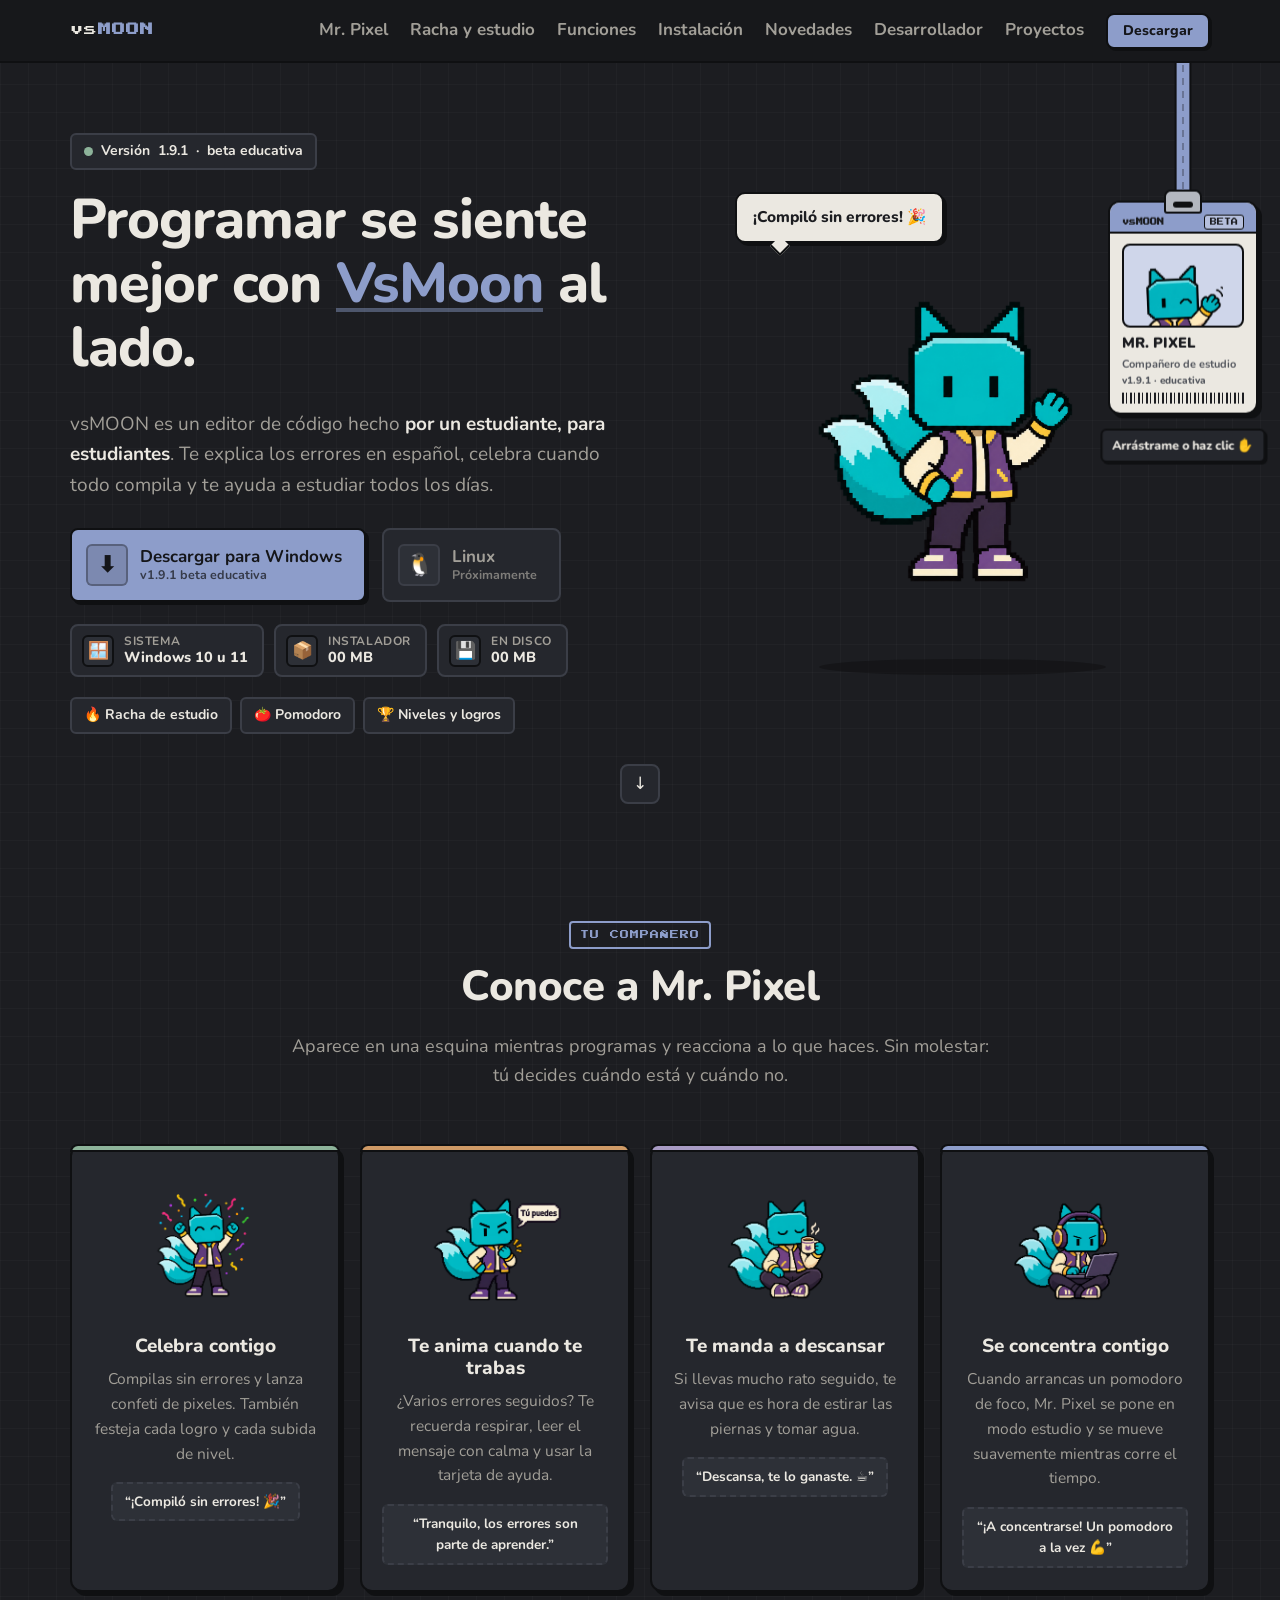
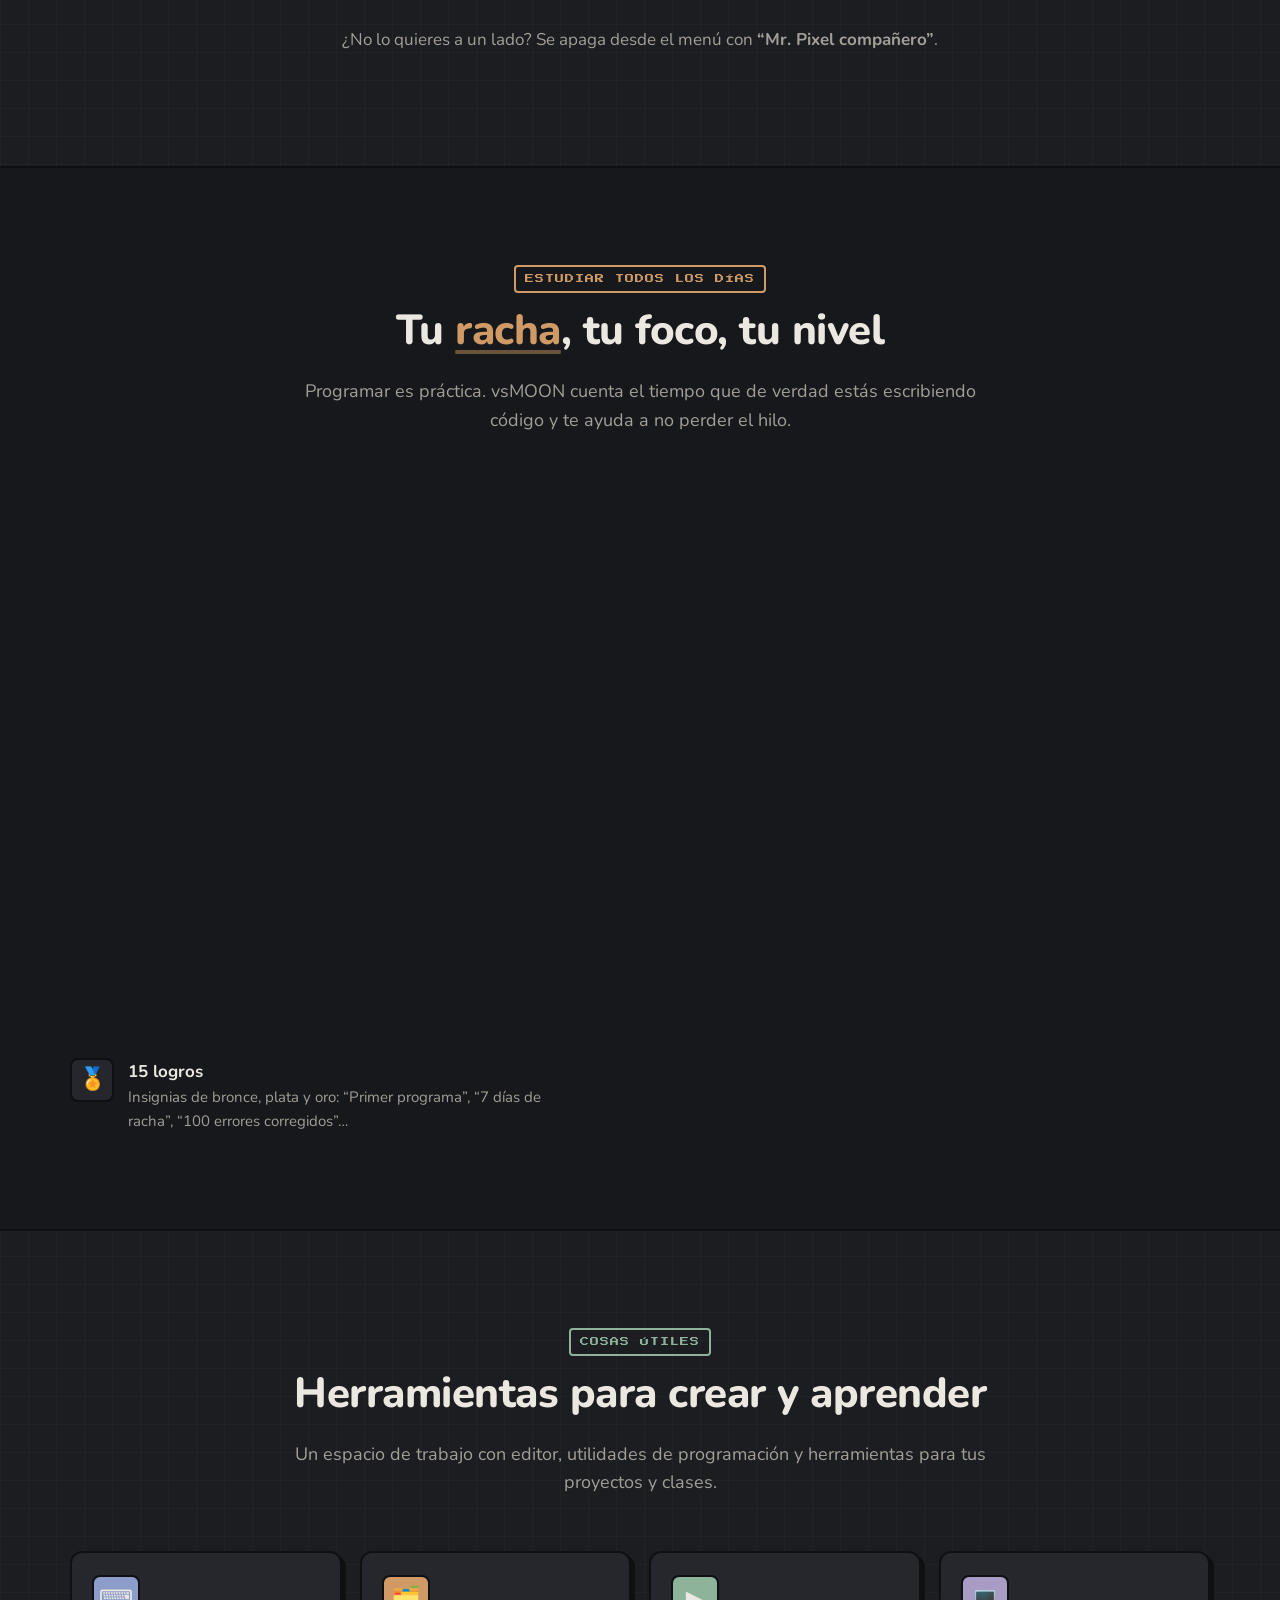
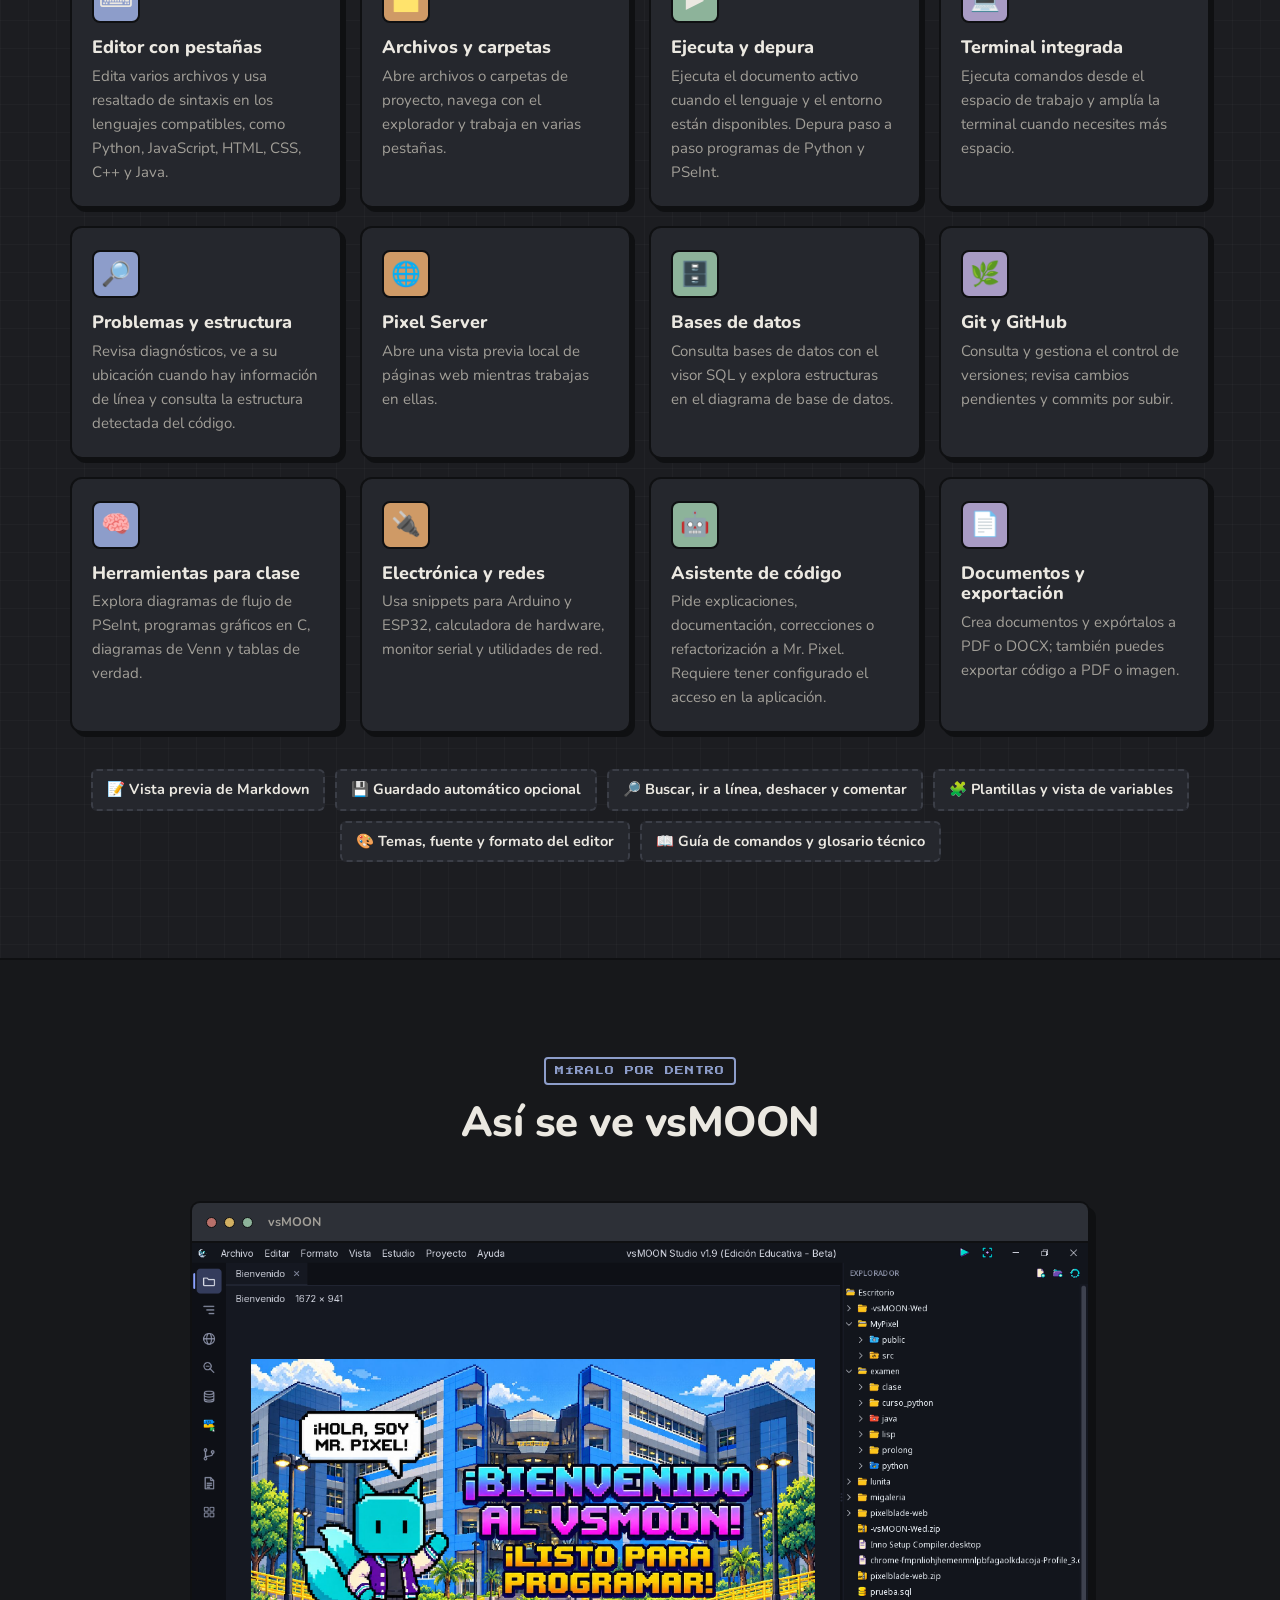
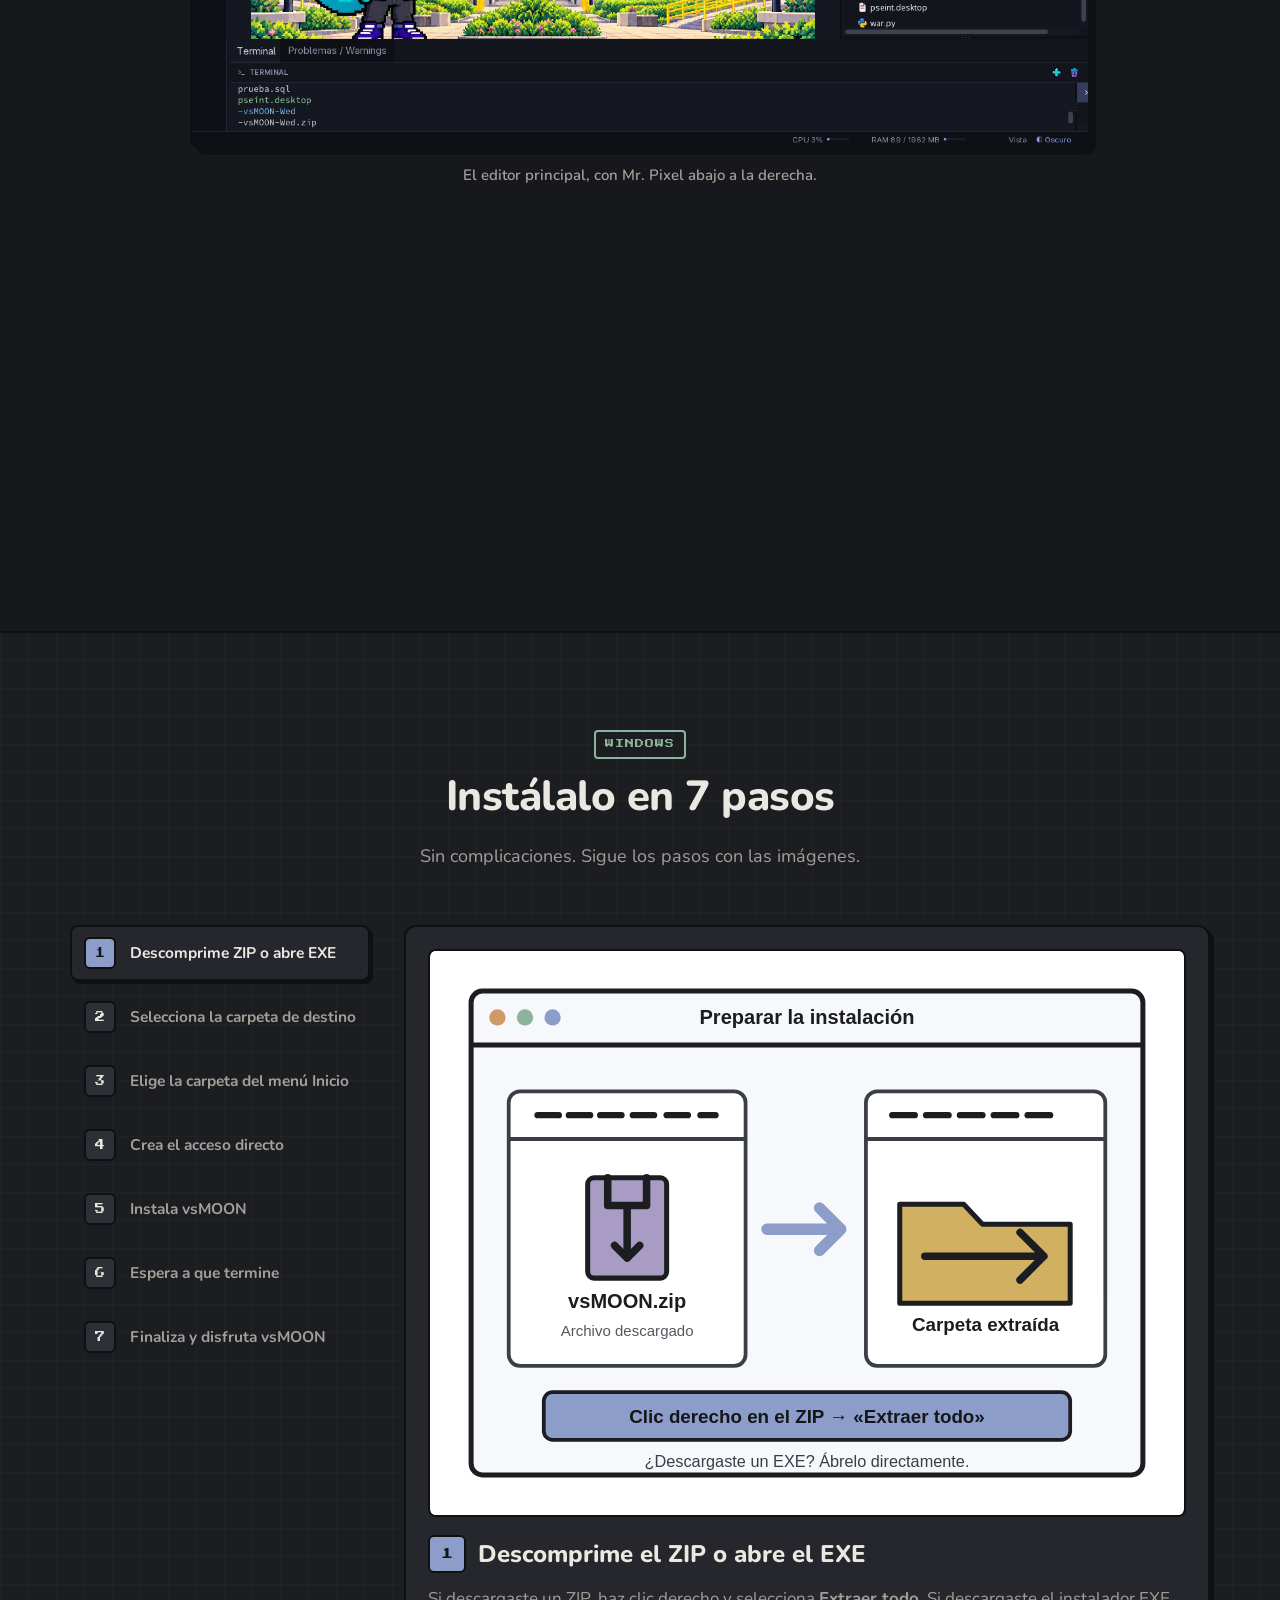
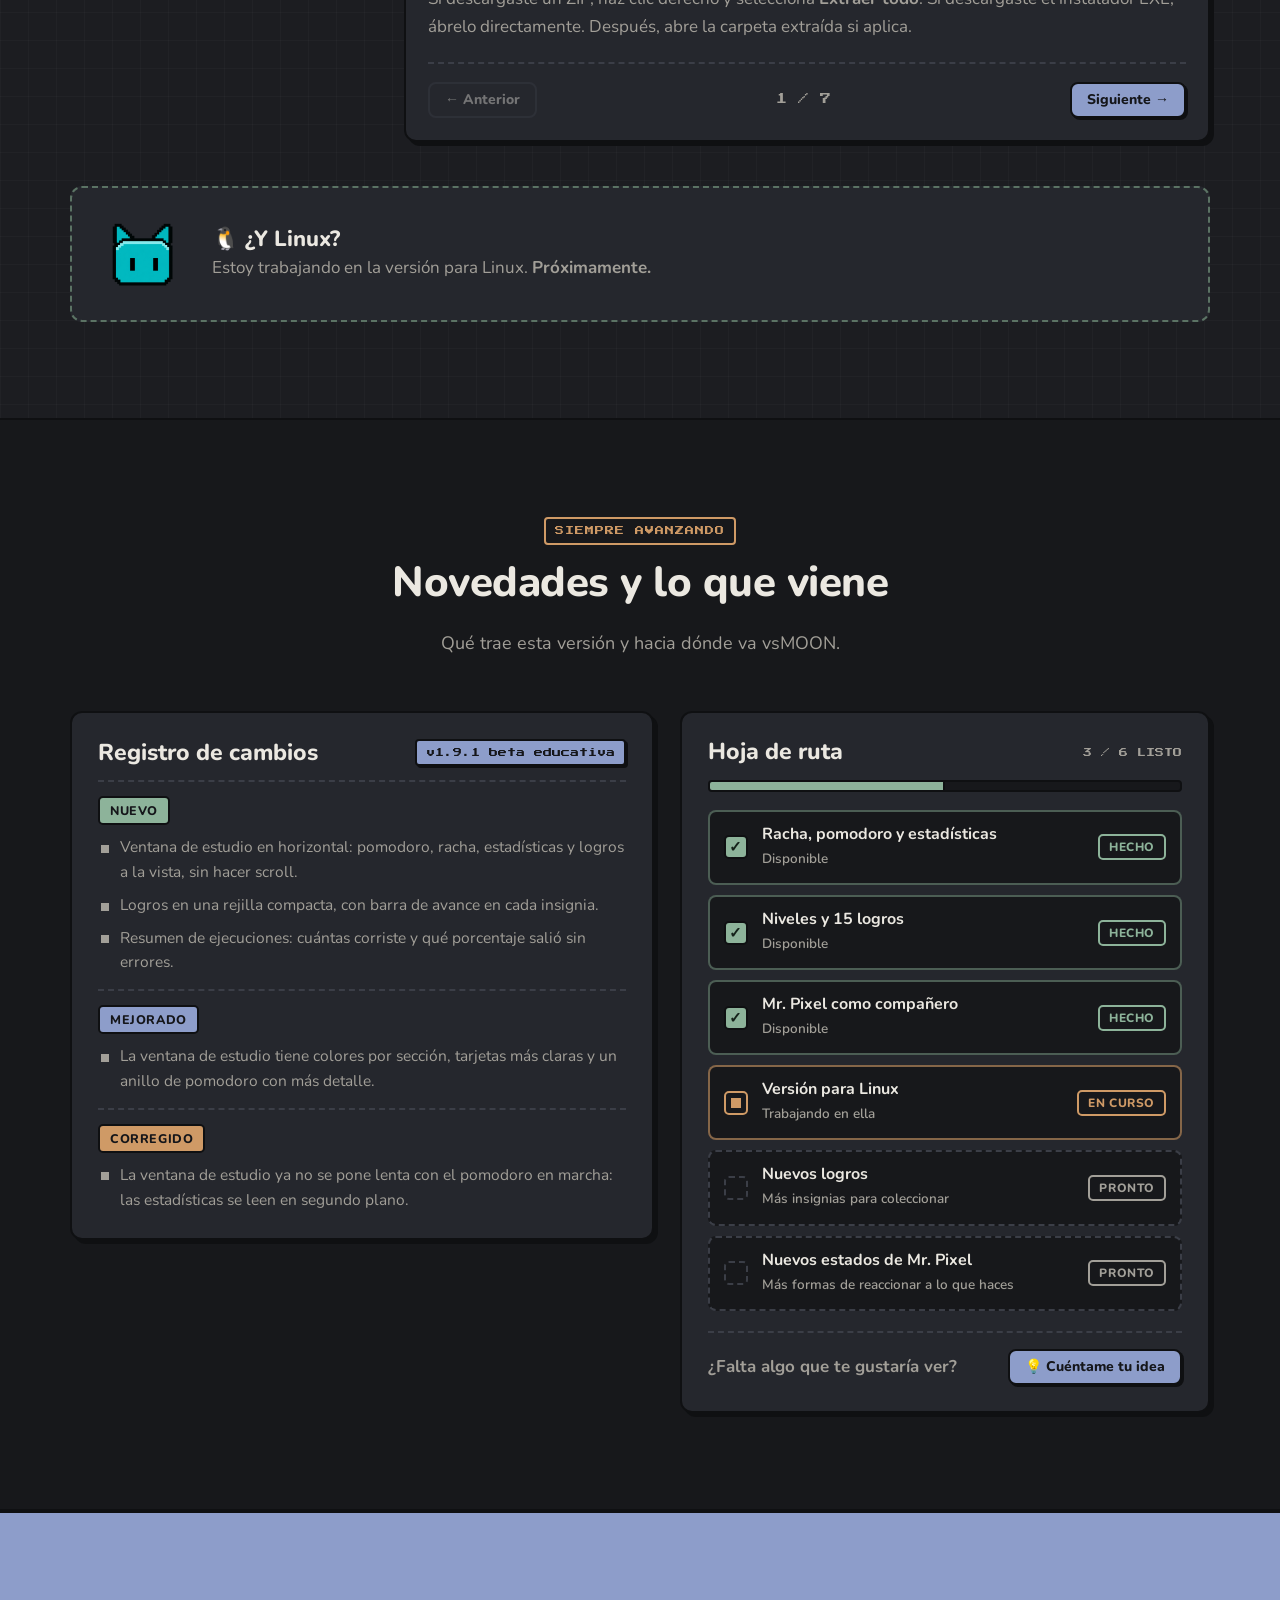
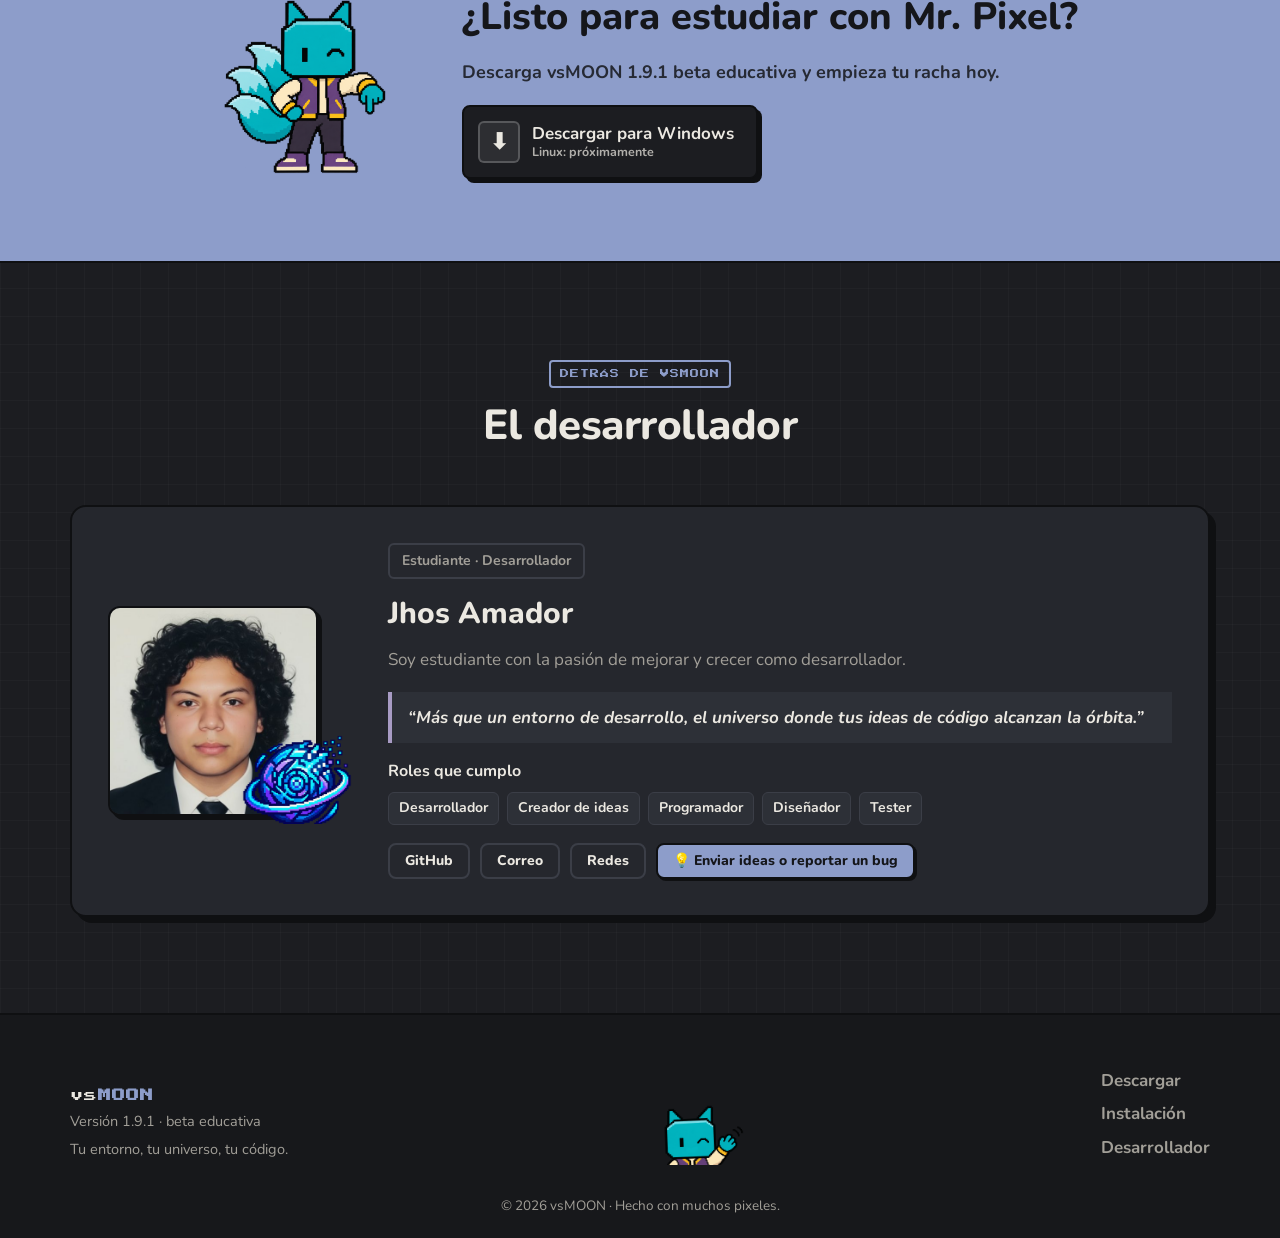
==== index.html @ 6248558c "todo-listo" ====
<!doctype html>
<html lang="es" class="no-js">
<head>
  <meta charset="utf-8">
  <meta name="viewport" content="width=device-width, initial-scale=1">
  <title>vsMOON · el editor con Mr. Pixel para estudiantes</title>
  <meta name="description" content="vsMOON es un editor de código hecho por un estudiante, para estudiantes. Con Mr. Pixel como compañero, racha de estudio, pomodoro, niveles y logros. Versión 1.9.1 beta educativa.">
  <meta name="theme-color" content="#1c1d21">

  <!-- ===== IMAGEN PARA COMPARTIR (WhatsApp, Discord, Telegram, Facebook, X) ===== -->
  <meta property="og:type" content="website">
  <meta property="og:site_name" content="vsMOON">
  <meta property="og:locale" content="es_ES">
  <meta property="og:title" content="vsMOON 1.9.1 beta · el editor con Mr. Pixel para estudiantes">
  <meta property="og:description" content="Un editor de código hecho por un estudiante, para estudiantes. Errores en español, racha de estudio, pomodoro, niveles y logros.">
  <meta property="og:url" content="https://css40.github.io/download-vsmoon/">
  <meta property="og:image" content="https://css40.github.io/download-vsmoon/img/compartir.png">
  <meta property="og:image:width" content="1200">
  <meta property="og:image:height" content="630">
  <meta property="og:image:alt" content="Mr. Pixel y el nombre vsMOON, versión 1.9.1 beta educativa">
  <meta name="twitter:card" content="summary_large_image">
  <meta name="twitter:title" content="vsMOON 1.9.1 beta · el editor con Mr. Pixel para estudiantes">
  <meta name="twitter:description" content="Un editor de código hecho por un estudiante, para estudiantes.">
  <meta name="twitter:image" content="https://css40.github.io/download-vsmoon/img/compartir.png">
  <link rel="icon" href="img/mrpixel/favicon.png">
  <link rel="preconnect" href="https://fonts.googleapis.com">
  <link rel="preconnect" href="https://fonts.gstatic.com" crossorigin>
  <link href="https://fonts.googleapis.com/css2?family=Nunito:wght@400;600;700;800;900&family=Press+Start+2P&display=swap" rel="stylesheet">
  <link rel="stylesheet" href="css/style.css">
  <link rel="stylesheet" href="css/extras.css">
</head>
<body>
  <!-- ============================================================ NAV -->
  <header class="nav" id="nav">
    <a class="logo" href="#inicio" aria-label="vsMOON, inicio">
      <img class="logo__img" src="img/mrpixel/favicon.png" alt="" width="30" height="30" data-opcional>
      <span class="logo__txt">vs<b>MOON</b></span>
    </a>
    <button class="nav__toggle" id="navToggle" aria-label="Abrir menú" aria-expanded="false"><span></span><span></span><span></span></button>
    <nav class="nav__links" id="navLinks">
      <a href="#mrpixel">Mr. Pixel</a>
      <a href="#estudio">Racha y estudio</a>
      <a href="#funciones">Funciones</a>
      <a href="#instalacion">Instalación</a>
      <a href="#novedades">Novedades</a>
      <a href="#dev">Desarrollador</a>
      <a href="proyectos.html">Proyectos</a>
      <a class="btn btn--mini" href="#descargar">Descargar</a>
    </nav>
  </header>

  <main>
    <!-- ============================================================ HERO -->
    <section class="hero" id="inicio">
      <div class="wrap hero__grid">
        <div class="hero__texto">
          <p class="chip chip--version"><span class="punto"></span> Versión <span data-version>1.9.1</span> · <span data-canal>beta educativa</span></p>
          <h1>Programar se siente mejor con <span class="resalta">VsMoon</span> al lado.</h1>
          <p class="hero__sub">vsMOON es un editor de código hecho <strong>por un estudiante, para estudiantes</strong>. Te explica los errores en español, celebra cuando todo compila y te ayuda a estudiar todos los días.</p>

          <div class="hero__cta" id="descargar">
            <a class="btn btn--grande" href="downloads/vsMOON-1.9.1-beta.exe" data-descarga-windows download>
              <span class="btn__icono">⬇</span>
              <span class="btn__txt"><b>Descargar para Windows</b><small>v<span data-version>1.9.1</span> beta educativa</small></span>
            </a>
            <button class="btn btn--grande btn--apagado" type="button" id="btnLinux" aria-disabled="true">
              <span class="btn__icono">🐧</span>
              <span class="btn__txt"><b>Linux</b><small>Próximamente</small></span>
            </button>
          </div>

          <!-- REQUISITOS DEL SISTEMA (los valores se editan en js/extras.js) -->
          <ul class="requisitos" aria-label="Requisitos del sistema">
            <li><span aria-hidden="true">🪟</span><div><b>Sistema</b><small data-req="sistema">Windows 10 u 11</small></div></li>
            <li><span aria-hidden="true">📦</span><div><b>Instalador</b><small data-req="tamano">00 MB</small></div></li>
            <li><span aria-hidden="true">💾</span><div><b>En disco</b><small data-req="espacio">00 MB</small></div></li>
          </ul>

          <ul class="hero__datos">
            <li>🔥 Racha de estudio</li>
            <li>🍅 Pomodoro</li>
            <li>🏆 Niveles y logros</li>
          </ul>
        </div>

        <div class="hero__mascota">
          <div class="globo" id="globoPixel" role="status" aria-live="polite">
            <span id="globoTexto">¡Hola! Soy Mr. Pixel 👋</span>
          </div>
          <!-- IMAGEN 1 · Mr. Pixel grande del hero -->
          <figure class="slot slot--hero">
            <img src="img/mrpixel/hero-saludando.png" alt="Mr. Pixel saludando"
                 data-pose="Mr. Pixel de cuerpo completo, saludando con una mano y sonriendo, mirando al frente. PNG con fondo transparente, lo más grande posible (800×800).">
          </figure>
          <div class="plataforma" aria-hidden="true"></div>
        </div>
      </div>
      <a class="bajar" href="#mrpixel" aria-label="Seguir bajando">↓</a>
    </section>

    <!-- ============================================================ MR PIXEL -->
    <section class="seccion" id="mrpixel">
      <div class="wrap">
        <header class="seccion__cab">
          <p class="etiqueta">Tu compañero</p>
          <h2>Conoce a Mr. Pixel</h2>
          <p class="seccion__sub">Aparece en una esquina mientras programas y reacciona a lo que haces. Sin molestar: tú decides cuándo está y cuándo no.</p>
        </header>

        <div class="pixel-grid">
          <article class="estado estado--feliz reveal">
            <!-- IMAGEN 2 -->
            <figure class="slot slot--estado">
              <img src="img/mrpixel/feliz.png" alt="Mr. Pixel celebrando"
                   data-pose="Celebrando con los dos brazos arriba, boca abierta de alegría, ojos cerrados de felicidad. Confeti de pixeles alrededor. (400×400, fondo transparente)">
            </figure>
            <h3>Celebra contigo</h3>
            <p>Compilas sin errores y lanza confeti de pixeles. También festeja cada logro y cada subida de nivel.</p>
            <span class="burbuja">“¡Compiló sin errores! 🎉”</span>
          </article>

          <article class="estado estado--animo reveal">
            <!-- IMAGEN 3 -->
            <figure class="slot slot--estado">
              <img src="img/mrpixel/animo.png" alt="Mr. Pixel animando"
                   data-pose="Con el puño cerrado frente al pecho, cejas decididas y una sonrisa de medio lado, guiñando un ojo. Cara de “tú puedes”. (400×400, fondo transparente)">
            </figure>
            <h3>Te anima cuando te trabas</h3>
            <p>¿Varios errores seguidos? Te recuerda respirar, leer el mensaje con calma y usar la tarjeta de ayuda.</p>
            <span class="burbuja">“Tranquilo, los errores son parte de aprender.”</span>
          </article>

          <article class="estado estado--descanso reveal">
            <!-- IMAGEN 4 -->
            <figure class="slot slot--estado">
              <img src="img/mrpixel/descanso.png" alt="Mr. Pixel descansando"
                   data-pose="Sentado relajado con una taza de café humeante entre las manos, ojos entrecerrados y tranquilos, quizás estirando un brazo. (400×400, fondo transparente)">
            </figure>
            <h3>Te manda a descansar</h3>
            <p>Si llevas mucho rato seguido, te avisa que es hora de estirar las piernas y tomar agua.</p>
            <span class="burbuja">“Descansa, te lo ganaste. ☕”</span>
          </article>

          <article class="estado estado--foco reveal">
            <!-- IMAGEN 5 -->
            <figure class="slot slot--estado">
              <img src="img/mrpixel/concentrado.png" alt="Mr. Pixel concentrado"
                   data-pose="Con audífonos puestos frente a una laptop pequeña, mirada fija en la pantalla, ceño ligeramente fruncido, muy concentrado. (400×400, fondo transparente)">
            </figure>
            <h3>Se concentra contigo</h3>
            <p>Cuando arrancas un pomodoro de foco, Mr. Pixel se pone en modo estudio y se mueve suavemente mientras corre el tiempo.</p>
            <span class="burbuja">“¡A concentrarse! Un pomodoro a la vez 💪”</span>
          </article>
        </div>

        <p class="nota-centro">¿No lo quieres a un lado? Se apaga desde el menú con <b>“Mr. Pixel compañero”</b>.</p>
      </div>
    </section>

    <!-- ============================================================ ESTUDIO / RACHA -->
    <section class="seccion seccion--oscura" id="estudio">
      <div class="wrap">
        <header class="seccion__cab">
          <p class="etiqueta etiqueta--naranja">Estudiar todos los días</p>
          <h2>Tu <span class="resalta resalta--fuego">racha</span>, tu foco, tu nivel</h2>
          <p class="seccion__sub">Programar es práctica. vsMOON cuenta el tiempo que de verdad estás escribiendo código y te ayuda a no perder el hilo.</p>
        </header>

        <div class="estudio-grid">
          <div class="estudio-info">
            <!-- RACHA -->
            <div class="racha reveal">
              <div class="racha__cab">
                <!-- IMAGEN 6 -->
                <figure class="slot slot--mini">
                  <img src="img/mrpixel/racha.png" alt="Mr. Pixel con una llama"
                       data-pose="Orgulloso, sosteniendo una llama de pixeles en la mano (o con fuego pixelado detrás), con una sonrisa segura. (300×300, fondo transparente)">
                </figure>
                <div>
                  <h3><span class="fuego">🔥</span> Racha de estudio</h3>
                  <p>Practica un día tras otro y no rompas la cadena. Si hoy todavía no practicaste, la racha de ayer sigue viva.</p>
                </div>
              </div>
              <div class="racha__dias" id="rachaDias" aria-label="Ejemplo de siete días de racha">
                <button type="button" class="dia" data-d="L"><span>L</span></button>
                <button type="button" class="dia" data-d="M"><span>M</span></button>
                <button type="button" class="dia" data-d="X"><span>X</span></button>
                <button type="button" class="dia" data-d="J"><span>J</span></button>
                <button type="button" class="dia" data-d="V"><span>V</span></button>
                <button type="button" class="dia" data-d="S"><span>S</span></button>
                <button type="button" class="dia" data-d="D"><span>D</span></button>
              </div>
              <p class="racha__pie"><b id="rachaNum">0</b> días de racha <small>(toca los días, es una demo)</small></p>
            </div>

            <ul class="lista-iconos">
              <li class="reveal"><span>🍅</span><div><b>Pomodoro integrado</b><p>Foco y descanso con un anillo de progreso. Tú eliges los minutos.</p></div></li>
              <li class="reveal"><span>📊</span><div><b>Tus estadísticas</b><p>Minutos de hoy, los últimos 7 días y tiempo por lenguaje. El tiempo solo cuenta cuando de verdad estás practicando.</p></div></li>
              <li class="reveal"><span>⭐</span><div><b>Niveles</b><p>Sube de <i>Novato</i> a <i>Leyenda</i> con tu práctica. Cada minuto, ejecución y error corregido suma experiencia.</p></div></li>
              <li class="reveal"><span>🏅</span><div><b>15 logros</b><p>Insignias de bronce, plata y oro: “Primer programa”, “7 días de racha”, “100 errores corregidos”…</p></div></li>
            </ul>
          </div>

          <div class="estudio-captura reveal">
            <div class="ventana">
              <div class="ventana__barra"><i></i><i></i><i></i><span>Estudio · Pomodoro y estadísticas</span></div>
              <!-- CAPTURA · Ventana de estudio (ya incluida; reemplázala por tu captura real si quieres) -->
              <img src="img/capturas/estudio-pomodoro.png" alt="Ventana de estudio de vsMOON con pomodoro, racha, gráfica semanal y logros"
                   data-pose="Captura de la ventana “Pomodoro y estadísticas” con el sticker de Mr. Pixel.">
            </div>
            <div class="niveles">
              <span class="insignia insignia--bronce">Bronce</span>
              <span class="insignia insignia--plata">Plata</span>
              <span class="insignia insignia--oro">Oro</span>
            </div>
          </div>
        </div>
      </div>
    </section>

    <!-- ============================================================ FUNCIONES -->
    <section class="seccion" id="funciones">
      <div class="wrap">
        <header class="seccion__cab">
          <p class="etiqueta etiqueta--verde">Cosas útiles</p>
          <h2>Herramientas para crear y aprender</h2>
          <p class="seccion__sub">Un espacio de trabajo con editor, utilidades de programación y herramientas para tus proyectos y clases.</p>
        </header>

        <div class="funciones">
          <article class="func reveal"><span class="func__ico">⌨️</span><h3>Editor con pestañas</h3><p>Edita varios archivos y usa resaltado de sintaxis en los lenguajes compatibles, como Python, JavaScript, HTML, CSS, C++ y Java.</p></article>
          <article class="func reveal"><span class="func__ico">🗂️</span><h3>Archivos y carpetas</h3><p>Abre archivos o carpetas de proyecto, navega con el explorador y trabaja en varias pestañas.</p></article>
          <article class="func reveal"><span class="func__ico">▶️</span><h3>Ejecuta y depura</h3><p>Ejecuta el documento activo cuando el lenguaje y el entorno están disponibles. Depura paso a paso programas de Python y PSeInt.</p></article>
          <article class="func reveal"><span class="func__ico">💻</span><h3>Terminal integrada</h3><p>Ejecuta comandos desde el espacio de trabajo y amplía la terminal cuando necesites más espacio.</p></article>
          <article class="func reveal"><span class="func__ico">🔎</span><h3>Problemas y estructura</h3><p>Revisa diagnósticos, ve a su ubicación cuando hay información de línea y consulta la estructura detectada del código.</p></article>
          <article class="func reveal"><span class="func__ico">🌐</span><h3>Pixel Server</h3><p>Abre una vista previa local de páginas web mientras trabajas en ellas.</p></article>
          <article class="func reveal"><span class="func__ico">🗄️</span><h3>Bases de datos</h3><p>Consulta bases de datos con el visor SQL y explora estructuras en el diagrama de base de datos.</p></article>
          <article class="func reveal"><span class="func__ico">🌿</span><h3>Git y GitHub</h3><p>Consulta y gestiona el control de versiones; revisa cambios pendientes y commits por subir.</p></article>
          <article class="func reveal"><span class="func__ico">🧠</span><h3>Herramientas para clase</h3><p>Explora diagramas de flujo de PSeInt, programas gráficos en C, diagramas de Venn y tablas de verdad.</p></article>
          <article class="func reveal"><span class="func__ico">🔌</span><h3>Electrónica y redes</h3><p>Usa snippets para Arduino y ESP32, calculadora de hardware, monitor serial y utilidades de red.</p></article>
          <article class="func reveal"><span class="func__ico">🤖</span><h3>Asistente de código</h3><p>Pide explicaciones, documentación, correcciones o refactorización a Mr. Pixel. Requiere tener configurado el acceso en la aplicación.</p></article>
          <article class="func reveal"><span class="func__ico">📄</span><h3>Documentos y exportación</h3><p>Crea documentos y expórtalos a PDF o DOCX; también puedes exportar código a PDF o imagen.</p></article>
        </div>

        <ul class="mini-lista reveal">
          <li>📝 Vista previa de Markdown</li>
          <li>💾 Guardado automático opcional</li>
          <li>🔎 Buscar, ir a línea, deshacer y comentar</li>
          <li>🧩 Plantillas y vista de variables</li>
          <li>🎨 Temas, fuente y formato del editor</li>
          <li>📖 Guía de comandos y glosario técnico</li>
        </ul>
      </div>
    </section>

    <!-- ============================================================ CAPTURAS -->
    <section class="seccion seccion--oscura" id="capturas">
      <div class="wrap">
        <header class="seccion__cab">
          <p class="etiqueta">Míralo por dentro</p>
          <h2>Así se ve vsMOON</h2>
        </header>

        <div class="galeria">
          <figure class="captura captura--grande reveal">
            <div class="ventana"><div class="ventana__barra"><i></i><i></i><i></i><span>vsMOON</span></div>
              <!-- CAPTURA 1 -->
              <img src="img/capturas/editor-principal.png" alt="Editor principal de vsMOON"
                   data-pose="Captura del editor principal con código abierto, el explorador a la izquierda y Mr. Pixel abajo a la derecha. (1600×900)">
            </div>
            <figcaption>El editor principal, con Mr. Pixel abajo a la derecha.</figcaption>
          </figure>
          <figure class="captura reveal">
            <div class="ventana"><div class="ventana__barra"><i></i><i></i><i></i><span>Problemas</span></div>
              <!-- CAPTURA 2 -->
              <img src="img/capturas/errores-espanol.png" alt="Errores explicados en español"
                   data-pose="Captura de la tarjeta de errores / Problemas con un error explicado en español y la corrección automática. (1000×700)">
            </div>
            <figcaption>Errores explicados en español.</figcaption>
          </figure>
          <figure class="captura reveal">
            <div class="ventana"><div class="ventana__barra"><i></i><i></i><i></i><span>Vista previa</span></div>
              <!-- CAPTURA 3 -->
              <img src="img/capturas/vista-previa.png" alt="Vista previa en vivo"
                   data-pose="Captura de la vista previa en vivo (Pixel Server Preview) junto al código HTML. (1000×700)">
            </div>
            <figcaption>Vista previa en vivo.</figcaption>
          </figure>
          <figure class="captura reveal">
            <div class="ventana"><div class="ventana__barra"><i></i><i></i><i></i><span>Estudio</span></div>
              <img src="img/capturas/estudio-listo.png" alt="Ventana de estudio con el pomodoro listo"
                   data-pose="Captura de la ventana de estudio con el pomodoro en reposo.">
            </div>
            <figcaption>Tu panel de estudio, listo para empezar.</figcaption>
          </figure>
        </div>
      </div>
    </section>

    <!-- ============================================================ INSTALACION -->
    <section class="seccion" id="instalacion">
      <div class="wrap">
        <header class="seccion__cab">
          <p class="etiqueta etiqueta--verde">Windows</p>
          <h2>Instálalo en 7 pasos</h2>
          <p class="seccion__sub">Sin complicaciones. Sigue los pasos con las imágenes.</p>
        </header>

        <div class="pasos" id="pasos">
          <ol class="pasos__lista" id="pasosLista">
            <!-- el JS la llena con los títulos -->
          </ol>

          <div class="pasos__escena">
            <!-- ============ PASO 1 ============ -->
            <article class="paso" data-titulo="Descomprime ZIP o abre EXE">
              <figure class="slot slot--paso"><img src="img/instalacion/paso-1.svg" alt="Ejemplo de un archivo ZIP de vsMOON y la opción para extraerlo" data-pose="Ilustración del archivo ZIP de vsMOON y la opción Extraer todo."></figure>
              <h3><span class="num">1</span> Descomprime el ZIP o abre el EXE</h3>
              <p>Si descargaste un ZIP, haz clic derecho y selecciona <b>Extraer todo</b>. Si descargaste el instalador EXE, ábrelo directamente. Después, abre la carpeta extraída si aplica.</p>
            </article>
            <!-- ============ PASO 2 ============ -->
            <article class="paso" data-titulo="Selecciona la carpeta de destino">
              <figure class="slot slot--paso"><img src="img/instalacion/paso-2.png" alt="Asistente de instalación: selección de la carpeta de destino" data-pose="Captura del paso 2: selección de la carpeta de destino de vsMOON. (1280×720)"></figure>
              <h3><span class="num">2</span> Selecciona la carpeta de destino</h3>
              <p>Deja la carpeta de destino predeterminada o pulsa <b>Examinar</b> para elegir otra. Cuando estés listo, pulsa <b>Siguiente</b>.</p>
            </article>
            <!-- ============ PASO 3 ============ -->
            <article class="paso" data-titulo="Elige la carpeta del menú Inicio">
              <figure class="slot slot--paso"><img src="img/instalacion/paso-3.png" alt="Asistente de instalación: selección de la carpeta del menú Inicio" data-pose="Captura del paso 3: selección de la carpeta del menú Inicio para los accesos directos. (1280×720)"></figure>
              <h3><span class="num">3</span> Selecciona la carpeta del menú Inicio</h3>
              <p>Puedes dejar <b>vsMOON</b> como nombre de la carpeta de accesos directos. Pulsa <b>Siguiente</b> para continuar.</p>
            </article>
            <!-- ============ PASO 4 ============ -->
            <article class="paso" data-titulo="Crea el acceso directo">
              <figure class="slot slot--paso"><img src="img/instalacion/paso-4.png" alt="Asistente de instalación: opción para crear un acceso directo en el escritorio" data-pose="Captura del paso 4: opción para crear un acceso directo en el escritorio. (1280×720)"></figure>
              <h3><span class="num">4</span> Crea el acceso directo</h3>
              <p>Marca <b>Crear un acceso directo en el escritorio</b> si quieres tenerlo a mano. Después, pulsa <b>Siguiente</b>.</p>
            </article>
            <!-- ============ PASO 5 ============ -->
            <article class="paso" data-titulo="Instala vsMOON">
              <figure class="slot slot--paso"><img src="img/instalacion/paso-5.png" alt="Asistente de instalación: resumen antes de instalar vsMOON" data-pose="Captura del paso 5: resumen de la configuración antes de instalar. (1280×720)"></figure>
              <h3><span class="num">5</span> Listo para instalar</h3>
              <p>Revisa las opciones elegidas y pulsa <b>Instalar</b> para comenzar.</p>
            </article>
            <!-- ============ PASO 6 ============ -->
            <article class="paso" data-titulo="Espera a que termine">
              <figure class="slot slot--paso"><img src="img/instalacion/paso-6.png" alt="Asistente de instalación: progreso de instalación de vsMOON" data-pose="Captura del paso 6: progreso de instalación de vsMOON. (1280×720)"></figure>
              <h3><span class="num">6</span> Espera a que termine</h3>
              <p>El asistente copiará los archivos necesarios. Espera a que finalice; no cierres la ventana durante el proceso.</p>
            </article>
            <!-- ============ PASO 7 ============ -->
            <article class="paso" data-titulo="Finaliza y disfruta vsMOON">
              <figure class="slot slot--paso"><img src="img/instalacion/paso-7.png" alt="Asistente de instalación: vsMOON instalado y listo para abrir" data-pose="Captura del paso 7: instalación finalizada, con la opción de ejecutar vsMOON y el botón Finalizar. (1280×720)"></figure>
              <h3><span class="num">7</span> Finaliza y disfruta de vsMOON</h3>
              <p>Pulsa <b>Finalizar</b> y abre vsMOON desde el acceso directo o el menú Inicio. ¡A disfrutar!</p>
            </article>

            <div class="pasos__ctrl">
              <button class="btn btn--mini btn--fantasma" id="pasoPrev" type="button">← Anterior</button>
              <span class="pasos__cont" id="pasoCont">1 / 7</span>
              <button class="btn btn--mini" id="pasoNext" type="button">Siguiente →</button>
            </div>
          </div>
        </div>

        <!-- Linux -->
        <div class="linux reveal">
          <!-- IMAGEN 7 -->
          <figure class="slot slot--mini">
            <img src="img/mrpixel/linux.png" alt="Mr. Pixel durmiendo con un pingüino"
                 data-pose="Mr. Pixel dormido o bostezando abrazando un pingüino de pixeles (Linux), con “zZz” flotando. Transmite “ya casi, estoy preparándolo”. (400×400, fondo transparente)">
          </figure>
          <div>
            <h3>🐧 ¿Y Linux?</h3>
            <p>Estoy trabajando en la versión para Linux. <b>Próximamente.</b></p>
          </div>
        </div>
      </div>
    </section>

    <!-- ============================================================ NOVEDADES: REGISTRO DE CAMBIOS + HOJA DE RUTA -->
    <section class="seccion seccion--oscura" id="novedades">
      <div class="wrap">
        <header class="seccion__cab">
          <p class="etiqueta etiqueta--naranja">Siempre avanzando</p>
          <h2>Novedades y lo que viene</h2>
          <p class="seccion__sub">Qué trae esta versión y hacia dónde va vsMOON.</p>
        </header>

        <div class="novedades">
          <!-- ======== REGISTRO DE CAMBIOS ======== -->
          <article class="cambios reveal">
            <header class="cambios__cab">
              <h3>Registro de cambios</h3>
              <span class="version-tag">v<span data-version>1.9.1</span> <span data-canal>beta educativa</span></span>
            </header>
            <p class="cambios__fecha" data-fecha-version hidden></p>

            <div class="cambios__grupo">
              <h4><span class="tag tag--nuevo">Nuevo</span></h4>
              <ul>
                <li>Ventana de estudio en horizontal: pomodoro, racha, estadísticas y logros a la vista, sin hacer scroll.</li>
                <li>Logros en una rejilla compacta, con barra de avance en cada insignia.</li>
                <li>Resumen de ejecuciones: cuántas corriste y qué porcentaje salió sin errores.</li>
              </ul>
            </div>
            <div class="cambios__grupo">
              <h4><span class="tag tag--mejora">Mejorado</span></h4>
              <ul>
                <li>La ventana de estudio tiene colores por sección, tarjetas más claras y un anillo de pomodoro con más detalle.</li>
              </ul>
            </div>
            <div class="cambios__grupo">
              <h4><span class="tag tag--fix">Corregido</span></h4>
              <ul>
                <li>La ventana de estudio ya no se pone lenta con el pomodoro en marcha: las estadísticas se leen en segundo plano.</li>
              </ul>
            </div>
          </article>

          <!-- ======== HOJA DE RUTA ======== -->
          <article class="ruta reveal">
            <header class="cambios__cab">
              <h3>Hoja de ruta</h3>
              <span class="ruta__cuenta" id="rutaCuenta"></span>
            </header>
            <div class="ruta__barra" aria-hidden="true"><i id="rutaBarra"></i></div>

            <ul class="ruta__lista">
              <li class="hecho"><span class="caja" aria-hidden="true"></span><div><b>Racha, pomodoro y estadísticas</b><small>Disponible</small></div><em>Hecho</em></li>
              <li class="hecho"><span class="caja" aria-hidden="true"></span><div><b>Niveles y 15 logros</b><small>Disponible</small></div><em>Hecho</em></li>
              <li class="hecho"><span class="caja" aria-hidden="true"></span><div><b>Mr. Pixel como compañero</b><small>Disponible</small></div><em>Hecho</em></li>
              <li class="curso"><span class="caja" aria-hidden="true"></span><div><b>Versión para Linux</b><small>Trabajando en ella</small></div><em>En curso</em></li>
              <li class="pronto"><span class="caja" aria-hidden="true"></span><div><b>Nuevos logros</b><small>Más insignias para coleccionar</small></div><em>Pronto</em></li>
              <li class="pronto"><span class="caja" aria-hidden="true"></span><div><b>Nuevos estados de Mr. Pixel</b><small>Más formas de reaccionar a lo que haces</small></div><em>Pronto</em></li>
            </ul>

            <p class="ruta__pie">¿Falta algo que te gustaría ver?
              <a class="btn btn--mini" href="#" data-enlace="ideas" target="_blank" rel="noopener">💡 Cuéntame tu idea</a></p>
          </article>
        </div>
      </div>
    </section>

    <!-- ============================================================ CTA FINAL -->
    <section class="cta">
      <div class="wrap cta__grid">
        <!-- IMAGEN 8 -->
        <figure class="slot slot--cta">
          <img src="img/mrpixel/descarga.png" alt="Mr. Pixel señalando la descarga"
               data-pose="Mr. Pixel señalando hacia abajo (hacia el botón de descarga) con una mano y con la otra en la cadera, sonriendo con confianza. (500×500, fondo transparente)">
        </figure>
        <div>
          <h2>¿Listo para estudiar con Mr. Pixel?</h2>
          <p>Descarga vsMOON <span data-version>1.9.1</span> <span data-canal>beta educativa</span> y empieza tu racha hoy.</p>
          <a class="btn btn--grande" href="downloads/vsMOON-1.9.1-beta.exe" data-descarga-windows download>
            <span class="btn__icono">⬇</span>
            <span class="btn__txt"><b>Descargar para Windows</b><small>Linux: próximamente</small></span>
          </a>
        </div>
      </div>
    </section>

    <!-- ============================================================ DESARROLLADOR -->
    <section class="seccion" id="dev">
      <div class="wrap">
        <header class="seccion__cab">
          <p class="etiqueta">Detrás de VsMoon</p>
          <h2>El desarrollador</h2>
        </header>

        <div class="dev reveal">
          <div class="dev__foto">
            <!-- IMAGEN 9 · tu foto o tu avatar -->
            <figure class="slot slot--avatar">
              <img src="img/dev/avatar.png" alt="Foto del desarrollador"
                   data-pose="Tu foto o tu avatar (cuadrada, 500×500). También puede ser una ilustración de ti junto a Mr. Pixel.">
            </figure>
            <!-- IMAGEN 10 · Mr. Pixel acompañándote -->
            <figure class="slot slot--dev-pixel">
              <img src="img/mrpixel/dev-companero.png" alt="Mr. Pixel junto al desarrollador"
                   data-pose="Mr. Pixel pequeño, de lado, señalándote con una mano como diciendo “él me creó”. (300×300, fondo transparente)">
            </figure>
          </div>
          <div class="dev__texto">
            <p class="chip">Estudiante · Desarrollador</p>
            <h3 data-dev-nombre>Tu nombre aquí</h3>
            <p data-dev-bio>Cuéntales quién eres: tu carrera, por qué creaste vsMOON y qué problema de estudiante querías resolver. Dos o tres frases bastan.</p>
            <blockquote>“Más que un entorno de desarrollo, el universo donde tus ideas de código alcanzan la órbita.”</blockquote>
            <div class="dev__roles">
              <h4>Roles que cumplo</h4>
              <ul>
                <li>Desarrollador</li>
                <li>Creador de ideas</li>
                <li>Programador</li>
                <li>Diseñador</li>
                <li>Tester</li>
              </ul>
            </div>
            <p class="dev__nota"><i></i></p>
            <div class="dev__links">
              <a class="btn btn--mini btn--fantasma" href="#" data-enlace="github" target="_blank" rel="noopener">GitHub</a>
              <a class="btn btn--mini btn--fantasma" href="#" data-enlace="correo">Correo</a>
              <a class="btn btn--mini btn--fantasma" href="#" data-enlace="redes" target="_blank" rel="noopener">Redes</a>
              <a class="btn btn--mini" href="#" data-enlace="ideas" target="_blank" rel="noopener">💡 Enviar ideas o reportar un bug</a>
            </div>
          </div>
        </div>
      </div>
    </section>
  </main>

  <!-- ============================================================ GAFETE COLGADO -->
  <aside class="gafete" id="gafete" aria-label="Gafete de Mr. Pixel y del desarrollador. Haz clic para darle la vuelta">
    <canvas class="gafete__cuerda" id="gafeteCuerda" aria-hidden="true"></canvas>
    <div class="gafete__tarjeta" id="gafeteTarjeta" role="button" tabindex="0" aria-label="Gafete de Mr. Pixel y del desarrollador. Pulsa Enter para girarlo.">
      <div class="gafete__giro" id="gafeteGiro">

        <!-- CARA 1 · Mr. Pixel -->
        <div class="cara cara--frente">
          <span class="cara__clip"></span>
          <div class="cara__cab"><b>vsMOON</b><i>BETA</i></div>
          <figure class="cara__foto slot">
            <!-- IMAGEN 12 · busto de Mr. Pixel para el gafete (si no existe, usa hero-saludando.png) -->
            <img src="img/mrpixel/miniyo.png" data-respaldo="img/mrpixel/hero-saludando.png" alt="Mr. Pixel"
                 data-pose="Busto de Mr. Pixel (cara y hombros) mirando al frente, sonriendo. Cuadrada 300×300, fondo transparente.">
          </figure>
          <div class="cara__datos"><strong>MR. PIXEL</strong><span>Compañero de estudio</span></div>
          <div class="cara__pie"><small>v<span data-version>1.9.1</span> · educativa</small><span class="codigo"></span></div>
        </div>

        <!-- CARA 2 · desarrollador -->
        <div class="cara cara--dorso">
          <span class="cara__clip"></span>
          <div class="cara__cab"><b>vsMOON</b><i>DEV</i></div>
          <figure class="cara__foto slot">
            <img src="img/mrpixel/miniavatar.png" alt="Avatar del desarrollador"
                 data-pose="Tu avatar o tu foto (cuadrada, 500×500). Es la misma imagen de la sección del desarrollador.">
          </figure>
          <div class="cara__datos"><strong data-dev-nombre>Jhos</strong><span>Desarrollador</span></div>
          <div class="cara__pie"><small>Elevando tu código al siguiente nivel.</small><span class="codigo"></span></div>
        </div>

      </div>
      <span class="gafete__pista" id="gafetePista">Arrástrame o haz clic ✋</span>
    </div>
  </aside>

  <!-- ============================================================ FOOTER -->
  <footer class="pie">
    <div class="wrap pie__grid">
      <div>
        <p class="logo__txt">vs<b>MOON</b></p>
        <p class="pie__peq">Versión <span data-version>1.9.1</span> · <span data-canal>beta educativa</span></p>
        <p class="pie__peq">Tu entorno, tu universo, tu código.</p>
      </div>
      <!-- IMAGEN 11 -->
      <figure class="slot slot--pie">
        <img src="img/mrpixel/despedida.png" alt="Mr. Pixel despidiéndose"
             data-pose="Mr. Pixel asomándose desde el borde inferior, despidiéndose con la mano. Solo cabeza y brazo. (300×200, fondo transparente)">
      </figure>
      <div class="pie__links">
        <a href="#descargar">Descargar</a>
        <a href="#instalacion">Instalación</a>
        <a href="#dev">Desarrollador</a>
      </div>
    </div>
    <p class="pie__copy">© <span id="anio"></span> vsMOON · Hecho con  muchos pixeles.</p>
  </footer>

  <script src="js/main.js"></script>
  <script src="js/gafete.js"></script>
  <script src="js/extras.js"></script>
</body>
</html>
---- css/style.css ----
/* =====================================================================
   vsMOON · web de descarga
   Estilo plano: colores apagados, bordes sólidos y sombras duras (sin degradados ni brillos).
   Cambia los colores aquí arriba y cambia toda la web.
   ===================================================================== */
:root {
  --fondo: #1c1d21;
  --fondo-2: #17181b;
  --panel: #25272d;
  --panel-2: #2d3037;
  --borde: #3b3e47;
  --linea: #0f1012;          /* bordes oscuros y sombras duras */
  --texto: #ebe8e1;
  --texto-2: #a29f98;
  --azul: #8d9dca;           /* acento principal, apagado */
  --violeta: #a89bc4;
  --naranja: #cf9a66;
  --verde: #8db39a;
  --oro: #d2b062;
  --rosa: #c48f9d;
  --radio: 12px;
  --sombra: 4px 4px 0 var(--linea);
  --pixel: "Press Start 2P", ui-monospace, monospace;
}

*, *::before, *::after { box-sizing: border-box; }
html { scroll-behavior: smooth; scroll-padding-top: 76px; }
body {
  margin: 0;
  font-family: "Nunito", system-ui, sans-serif;
  font-size: 17px;
  line-height: 1.6;
  color: var(--texto);
  background-color: var(--fondo);
  /* cuadrícula muy tenue, como papel milimetrado */
  background-image:
    linear-gradient(rgba(255, 255, 255, .025) 1px, transparent 1px),
    linear-gradient(90deg, rgba(255, 255, 255, .025) 1px, transparent 1px);
  background-size: 28px 28px;
  overflow-x: hidden;
}
img { max-width: 100%; display: block; }
a { color: inherit; }
h1, h2, h3 { line-height: 1.15; margin: 0 0 .5em; font-weight: 800; }
p { margin: 0 0 1em; }
.wrap { width: min(1140px, 100% - 40px); margin-inline: auto; }
.pixeles { display: none; }

/* ---------- botones ---------- */
.btn {
  display: inline-flex; align-items: center; gap: 12px;
  padding: 11px 20px; cursor: pointer;
  font: 800 15.5px/1 "Nunito", sans-serif; text-decoration: none; color: #15161a;
  background: var(--azul);
  border: 2px solid var(--linea); border-radius: 8px;
  box-shadow: 3px 3px 0 var(--linea);
  transition: transform .12s, box-shadow .12s, background .12s;
}
.btn:hover { transform: translate(-2px, -2px); box-shadow: 5px 5px 0 var(--linea); background: #9eacd4; }
.btn:active { transform: translate(3px, 3px); box-shadow: 0 0 0 var(--linea); }
.btn--mini { padding: 9px 15px; font-size: 14px; box-shadow: 2px 2px 0 var(--linea); }
.btn--mini:hover { box-shadow: 4px 4px 0 var(--linea); }
.btn--fantasma { background: transparent; color: var(--texto); border-color: var(--borde); box-shadow: none; }
.btn--fantasma:hover { background: var(--panel); border-color: var(--texto-2); box-shadow: none; transform: translateY(-1px); }
.btn--grande { padding: 14px 22px 14px 14px; text-align: left; }
.btn__icono { font-size: 22px; display: grid; place-items: center; width: 42px; height: 42px; border-radius: 6px; background: rgba(21, 22, 26, .14); border: 2px solid rgba(21, 22, 26, .35); }
.btn__txt { display: flex; flex-direction: column; gap: 4px; }
.btn__txt b { font-size: 17px; }
.btn__txt small { font-size: 12.5px; font-weight: 700; opacity: .72; }
.btn--apagado { background: var(--panel); color: var(--texto-2); border-color: var(--borde); box-shadow: none; cursor: not-allowed; }
.btn--apagado:hover { transform: none; background: var(--panel); box-shadow: none; }
.btn--apagado .btn__icono { background: var(--panel-2); border-color: var(--borde); }

.chip {
  display: inline-flex; align-items: center; gap: 8px; margin-bottom: 18px;
  padding: 5px 12px; border-radius: 6px; font-size: 14px; font-weight: 700;
  background: var(--panel); color: var(--texto); border: 2px solid var(--borde);
}
.chip--version .punto { width: 9px; height: 9px; border-radius: 50%; background: var(--verde); animation: latido 1.8s infinite; }
@keyframes latido { 50% { opacity: .35; } }

/* ---------- navegación ---------- */
.nav {
  position: sticky; top: 0; z-index: 50;
  display: flex; align-items: center; justify-content: space-between;
  padding: 12px max(20px, calc((100% - 1140px) / 2));
  background: var(--fondo-2);
  border-bottom: 2px solid var(--linea);
}
.logo { display: flex; align-items: center; gap: 10px; text-decoration: none; }
.logo__img { image-rendering: pixelated; }
.logo__txt { font-family: var(--pixel); font-size: 13px; letter-spacing: 1px; margin: 0; }
.logo__txt b { color: var(--azul); }
.nav__links { display: flex; align-items: center; gap: 22px; }
.nav__links a:not(.btn) { text-decoration: none; font-weight: 700; color: var(--texto-2); padding: 4px 0; border-bottom: 2px solid transparent; transition: color .15s, border-color .15s; }
.nav__links a:not(.btn):hover { color: var(--texto); border-color: var(--azul); }
.nav__toggle { display: none; background: none; border: 0; width: 42px; height: 42px; cursor: pointer; padding: 10px; }
.nav__toggle span { display: block; height: 3px; margin: 5px 0; background: var(--texto); transition: .2s; }

/* ---------- hero ---------- */
.hero { position: relative; padding: 70px 0 90px; }
.hero__grid { display: grid; grid-template-columns: 1.1fr .9fr; gap: 40px; align-items: center; }
.hero h1 { font-size: clamp(34px, 5.2vw, 56px); letter-spacing: -1px; }
.resalta { color: var(--azul); text-decoration: underline; text-decoration-thickness: 4px; text-underline-offset: 6px; text-decoration-color: rgba(141, 157, 202, .45); }
.resalta--fuego { color: var(--naranja); text-decoration-color: rgba(207, 154, 102, .45); }
.hero__sub { font-size: 19px; color: var(--texto-2); max-width: 540px; }
.hero__sub strong { color: var(--texto); }
.hero__cta { display: flex; flex-wrap: wrap; gap: 16px; margin: 28px 0 22px; }
.hero__datos { display: flex; flex-wrap: wrap; gap: 8px; list-style: none; padding: 0; margin: 0; }
.hero__datos li { padding: 5px 12px; border-radius: 6px; background: var(--panel); border: 2px solid var(--borde); font-weight: 700; font-size: 14px; }

.hero__mascota { position: relative; display: grid; justify-items: center; }
.slot--hero { width: min(430px, 100%); aspect-ratio: 1; animation: flota 4.5s ease-in-out infinite; z-index: 2; }
@keyframes flota { 50% { transform: translateY(-14px); } }
.plataforma { width: 58%; height: 16px; margin-top: -4px; border-radius: 50%; background: #0f1012; opacity: .55; animation: sombra 4.5s ease-in-out infinite; }
@keyframes sombra { 50% { transform: scale(.82); opacity: .35; } }
.globo {
  position: relative; z-index: 3; align-self: end; justify-self: start; margin: 0 0 -10px 4%;
  max-width: 290px; padding: 11px 16px; border-radius: 10px; font-weight: 800; font-size: 15.5px;
  background: var(--texto); color: #1c1d21; border: 2px solid var(--linea); box-shadow: 3px 3px 0 var(--linea);
  transition: opacity .25s, transform .25s;
}
.globo::after { content: ""; position: absolute; bottom: -12px; left: 36px; width: 14px; height: 14px; background: var(--texto); border-right: 2px solid var(--linea); border-bottom: 2px solid var(--linea); transform: rotate(45deg); }
.globo.cambia { opacity: 0; transform: translateY(6px) scale(.97); }
.bajar { position: absolute; left: 50%; bottom: 20px; translate: -50% 0; width: 40px; height: 40px; display: grid; place-items: center; border-radius: 8px; text-decoration: none; background: var(--panel); border: 2px solid var(--borde); animation: rebote 1.6s infinite; }
@keyframes rebote { 50% { transform: translateY(7px); } }

/* ---------- espacios para imágenes ---------- */
.slot { margin: 0; position: relative; }
.slot img { width: 100%; height: 100%; object-fit: contain; }
.slot--estado { width: 150px; height: 150px; margin: 0 auto 14px; }
.slot--mini { width: 96px; height: 96px; flex: none; }
.slot--paso { width: 100%; aspect-ratio: 4 / 3; border-radius: 8px; overflow: hidden; background: #fff; border: 2px solid var(--linea); margin-bottom: 18px; }
.slot--paso img { object-fit: contain; }
.slot--cta { width: 220px; height: 220px; flex: none; }
.slot--avatar { width: 210px; height: 210px; border-radius: 12px; overflow: hidden; border: 2px solid var(--linea); background: var(--panel); box-shadow: var(--sombra); }
.slot--avatar img { object-fit: cover; }
.slot--dev-pixel { width: 110px; height: 110px; position: absolute; right: -34px; bottom: -14px; }
.slot--pie { width: 150px; height: 100px; align-self: end; margin-bottom: -4px; }

/* Cuando falta la imagen, el JS pinta este recuadro con lo que debes crear */
.slot__vacio {
  width: 100%; height: 100%; min-height: 80px; padding: 10px; border-radius: 10px;
  display: flex; flex-direction: column; align-items: center; justify-content: center; gap: 6px; text-align: center;
  border: 2px dashed #5a5e6b; background: rgba(255, 255, 255, .02);
  color: var(--texto-2); overflow: hidden;
}
.slot__vacio b { font: 8px/1.5 var(--pixel); color: var(--azul); word-break: break-all; }
.slot__vacio span { font-size: 12px; line-height: 1.35; display: -webkit-box; -webkit-line-clamp: 5; -webkit-box-orient: vertical; overflow: hidden; }
.slot--hero .slot__vacio b { font-size: 11px; }
.slot--hero .slot__vacio span { font-size: 15px; -webkit-line-clamp: 8; padding: 0 12px; }
.slot--mini .slot__vacio span, .slot--dev-pixel .slot__vacio span, .slot--pie .slot__vacio span { display: none; }
.slot--mini .slot__vacio b, .slot--dev-pixel .slot__vacio b, .slot--pie .slot__vacio b { font-size: 6px; }
.slot--estado .slot__vacio span { -webkit-line-clamp: 3; font-size: 10.5px; }
.ventana .slot__vacio { border-radius: 0; border: 0; min-height: 200px; }

/* ---------- secciones ---------- */
.seccion { padding: 96px 0; }
.seccion--oscura { background: var(--fondo-2); border-block: 2px solid var(--linea); }
.seccion__cab { text-align: center; max-width: 700px; margin: 0 auto 54px; }
.seccion__cab h2 { font-size: clamp(28px, 4vw, 42px); letter-spacing: -.5px; }
.seccion__sub { color: var(--texto-2); font-size: 18px; }
.etiqueta { display: inline-block; margin-bottom: 14px; padding: 5px 9px; font: 9px/1.6 var(--pixel); letter-spacing: 1px; color: var(--azul); text-transform: uppercase; border: 2px solid currentColor; border-radius: 4px; }
.etiqueta--naranja { color: var(--naranja); }
.etiqueta--verde { color: var(--verde); }
.nota-centro { text-align: center; color: var(--texto-2); margin-top: 34px; }

/* ---------- Mr. Pixel: estados ---------- */
.pixel-grid { display: grid; grid-template-columns: repeat(4, 1fr); gap: 20px; }
.estado {
  --c: var(--azul);
  position: relative; padding: 26px 20px 22px; text-align: center; border-radius: var(--radio);
  background: var(--panel); border: 2px solid var(--linea); box-shadow: var(--sombra);
  transition: transform .25s, box-shadow .25s;
}
.estado:hover { transform: translate(-3px, -6px) rotate(-.6deg); box-shadow: 7px 10px 0 var(--linea); }
.estado::before { content: ""; position: absolute; left: -2px; right: -2px; top: -2px; height: 8px; border-radius: 10px 10px 0 0; background: var(--c); border: 2px solid var(--linea); }
.estado--feliz { --c: var(--verde); }
.estado--animo { --c: var(--naranja); }
.estado--descanso { --c: var(--violeta); }
.estado--foco { --c: var(--azul); }
.estado h3 { font-size: 19px; margin-top: 6px; }
.estado p { color: var(--texto-2); font-size: 15.5px; }
.burbuja { display: inline-block; padding: 7px 12px; border-radius: 6px; font-size: 13.5px; font-weight: 700; color: var(--texto); background: var(--panel-2); border: 2px dashed var(--borde); }

/* ---------- Estudio / racha ---------- */
.estudio-grid { display: grid; grid-template-columns: minmax(0, 1fr) minmax(0, 1.25fr); gap: 44px; align-items: center; }
.estudio-grid > *, .estudio-info, .racha, .lista-iconos li > div { min-width: 0; }
.racha { padding: 24px; border-radius: var(--radio); background: var(--panel); border: 2px solid var(--linea); box-shadow: var(--sombra); margin-bottom: 26px; }
.racha__cab { display: flex; gap: 16px; align-items: center; }
.racha__cab h3 { font-size: 23px; margin-bottom: 4px; }
.racha__cab p { margin: 0; color: var(--texto-2); font-size: 15px; }
.fuego { display: inline-block; animation: llama 1.1s ease-in-out infinite alternate; transform-origin: 50% 90%; }
@keyframes llama { from { transform: scale(1) rotate(-4deg); } to { transform: scale(1.15) rotate(4deg); } }
.racha__dias { display: grid; grid-template-columns: repeat(7, minmax(0, 1fr)); gap: 8px; margin: 22px 0 14px; }
.dia { aspect-ratio: 1; border-radius: 8px; border: 2px solid var(--borde); background: var(--fondo-2); color: var(--texto-2); font: 700 15px "Nunito", sans-serif; cursor: pointer; position: relative; transition: transform .15s, background .2s, border-color .2s; }
.dia:hover { transform: translateY(-3px); border-color: var(--texto-2); }
.dia.on { background: var(--oro); border-color: var(--linea); color: #2b2310; box-shadow: 2px 2px 0 var(--linea); }
.dia.on span { display: none; }
.dia.on::after { content: "🔥"; font-size: 22px; }
.racha__pie { margin: 0; font-weight: 700; }
.racha__pie b { font: 22px var(--pixel); color: var(--oro); margin-right: 6px; }
.racha__pie small { color: var(--texto-2); font-weight: 600; margin-left: 6px; }

.lista-iconos { list-style: none; margin: 0; padding: 0; display: grid; gap: 14px; }
.lista-iconos li { display: flex; gap: 14px; align-items: flex-start; }
.lista-iconos li > span { flex: none; width: 44px; height: 44px; display: grid; place-items: center; font-size: 22px; border-radius: 8px; background: var(--panel); border: 2px solid var(--linea); }
.lista-iconos b { display: block; font-size: 17px; }
.lista-iconos p { margin: 0; color: var(--texto-2); font-size: 15px; }

.ventana { border-radius: 10px; overflow: hidden; background: #0f1012; border: 2px solid var(--linea); box-shadow: 6px 6px 0 var(--linea); }
.ventana__barra { display: flex; align-items: center; gap: 7px; padding: 9px 14px; background: var(--panel-2); border-bottom: 2px solid var(--linea); font-size: 12.5px; font-weight: 700; color: var(--texto-2); }
.ventana__barra i { width: 11px; height: 11px; border-radius: 50%; background: #b8706a; border: 1.5px solid var(--linea); }
.ventana__barra i:nth-child(2) { background: var(--oro); }
.ventana__barra i:nth-child(3) { background: var(--verde); margin-right: 8px; }
.ventana img { width: 100%; }
.estudio-captura { transform: perspective(1400px) rotateY(-5deg); transition: transform .4s; }
.estudio-captura:hover { transform: none; }
.niveles { display: flex; gap: 10px; justify-content: center; margin-top: 22px; }
.insignia { padding: 5px 13px; border-radius: 6px; font: 800 13px "Nunito", sans-serif; color: #1c1710; border: 2px solid var(--linea); box-shadow: 2px 2px 0 var(--linea); }
.insignia--bronce { background: #c08a5a; }
.insignia--plata { background: #c3c8d0; }
.insignia--oro { background: var(--oro); }

/* ---------- funciones ---------- */
.funciones { display: grid; grid-template-columns: repeat(4, 1fr); gap: 18px; }
.func { padding: 22px 20px; border-radius: var(--radio); background: var(--panel); border: 2px solid var(--linea); box-shadow: var(--sombra); transition: transform .2s, box-shadow .2s; }
.func:hover { transform: translate(-3px, -5px); box-shadow: 7px 9px 0 var(--linea); }
.func__ico { display: grid; place-items: center; width: 48px; height: 48px; margin-bottom: 14px; font-size: 24px; border-radius: 8px; background: var(--azul); border: 2px solid var(--linea); }
.func:nth-child(4n+2) .func__ico { background: var(--naranja); }
.func:nth-child(4n+3) .func__ico { background: var(--verde); }
.func:nth-child(4n+4) .func__ico { background: var(--violeta); }
.func h3 { font-size: 18px; margin-bottom: 6px; }
.func p { margin: 0; color: var(--texto-2); font-size: 15px; }
.mini-lista { display: flex; flex-wrap: wrap; gap: 10px; justify-content: center; list-style: none; padding: 0; margin: 36px 0 0; }
.mini-lista li { padding: 7px 14px; border-radius: 6px; font-weight: 700; font-size: 14.5px; background: var(--panel); border: 2px dashed var(--borde); }

/* ---------- galería ---------- */
.galeria { display: grid; grid-template-columns: repeat(3, 1fr); gap: 26px; }
.captura { margin: 0; }
.captura--grande { grid-column: 1 / -1; }
.captura figcaption { margin-top: 14px; text-align: center; color: var(--texto-2); font-size: 15px; font-weight: 600; }
.captura .ventana { transition: transform .25s, box-shadow .25s; }
.captura:hover .ventana { transform: translate(-3px, -5px); box-shadow: 9px 11px 0 var(--linea); }
.captura--grande .ventana { max-width: 900px; margin-inline: auto; }

/* ---------- instalación ---------- */
.pasos { display: grid; grid-template-columns: 300px 1fr; gap: 34px; align-items: start; }
.pasos__lista { list-style: none; margin: 0; padding: 0; display: grid; gap: 8px; counter-reset: p; position: relative; }
.pasos__lista li { counter-increment: p; }
.pasos__lista button {
  width: 100%; display: flex; align-items: center; gap: 14px; padding: 10px 12px; border-radius: 8px; text-align: left;
  font: 700 15.5px "Nunito", sans-serif; color: var(--texto-2); background: transparent; border: 2px solid transparent; cursor: pointer; transition: .2s;
}
.pasos__lista button::before { content: counter(p); flex: none; width: 32px; height: 32px; display: grid; place-items: center; border-radius: 6px; font: 10px var(--pixel); background: var(--panel-2); color: var(--texto); border: 2px solid var(--linea); }
.pasos__lista button:hover { background: var(--panel); color: var(--texto); }
.pasos__lista .activo button { background: var(--panel); border-color: var(--linea); color: var(--texto); box-shadow: 3px 3px 0 var(--linea); }
.pasos__lista .activo button::before { background: var(--azul); color: #15161a; }
.pasos__lista .hecho button::before { content: "✓"; background: var(--verde); color: #15221a; font: 800 16px "Nunito", sans-serif; }

.pasos__escena { padding: 22px; border-radius: var(--radio); background: var(--panel); border: 2px solid var(--linea); box-shadow: var(--sombra); }
.paso h3 { font-size: 24px; display: flex; align-items: center; gap: 12px; }
.paso p { color: var(--texto-2); margin-bottom: 0; }
.num { display: grid; place-items: center; width: 38px; height: 38px; border-radius: 6px; font: 12px var(--pixel); color: #15161a; background: var(--azul); border: 2px solid var(--linea); }
.js .paso { display: none; }
.js .paso.activo { display: block; animation: entra .35s ease; }
@keyframes entra { from { opacity: 0; transform: translateX(14px); } }
.pasos__ctrl { display: flex; align-items: center; justify-content: space-between; margin-top: 22px; padding-top: 18px; border-top: 2px dashed var(--borde); }
.pasos__cont { font: 11px var(--pixel); color: var(--texto-2); }
.no-js .pasos__ctrl, .no-js .pasos__lista { display: none; }
.no-js .paso { margin-bottom: 34px; }

.linux { display: flex; align-items: center; gap: 20px; margin-top: 44px; padding: 18px 24px; border-radius: var(--radio); background: var(--panel); border: 2px dashed #5b7364; }
.linux h3 { margin-bottom: 2px; font-size: 22px; }
.linux p { margin: 0; color: var(--texto-2); }

/* ---------- CTA ---------- */
.cta { padding: 64px 0; background: var(--azul); color: #15161a; border-block: 2px solid var(--linea); }
.cta__grid { display: flex; align-items: center; justify-content: center; gap: 40px; }
.cta h2 { font-size: clamp(26px, 3.6vw, 38px); }
.cta p { font-size: 18px; font-weight: 700; opacity: .85; }
.cta .btn { background: #1c1d21; color: var(--texto); border-color: #0f1012; box-shadow: 4px 4px 0 #0f1012; }
.cta .btn:hover { background: #26282e; box-shadow: 6px 6px 0 #0f1012; }
.cta .btn__icono { background: rgba(255, 255, 255, .08); border-color: rgba(255, 255, 255, .2); }
.cta .slot__vacio { border-color: rgba(21, 22, 26, .55); color: #15161a; background: rgba(255, 255, 255, .18); }
.cta .slot__vacio b { color: #15161a; }

/* ---------- desarrollador ---------- */
.dev { display: grid; grid-template-columns: auto 1fr; gap: 46px; align-items: center; padding: 36px; border-radius: 16px; background: var(--panel); border: 2px solid var(--linea); box-shadow: 6px 6px 0 var(--linea); }
.dev__foto { position: relative; margin-right: 24px; }
.dev h3 { font-size: 30px; }
.dev__texto > p { color: var(--texto-2); }
.dev blockquote { margin: 18px 0 4px; padding: 12px 16px; border-left: 4px solid var(--violeta); background: var(--panel-2); font-weight: 700; font-style: italic; }
.dev__roles { margin-top: 16px; }
.dev__roles h4 { margin: 0 0 8px; font-size: 16px; }
.dev__roles ul { display: flex; flex-wrap: wrap; gap: 8px; margin: 0; padding: 0; list-style: none; }
.dev__roles li { padding: 4px 10px; border: 1px solid var(--borde); border-radius: 6px; background: var(--panel-2); color: var(--texto); font-size: 14px; font-weight: 700; }
.dev__nota { font-size: 13px; opacity: .6; }
.dev__links { display: flex; flex-wrap: wrap; gap: 10px; margin-top: 18px; }

/* ---------- pie ---------- */
.pie { padding: 50px 0 22px; border-top: 2px solid var(--linea); background: var(--fondo-2); }
.pie__grid { display: flex; justify-content: space-between; align-items: flex-end; gap: 30px; flex-wrap: wrap; }
.pie__peq { margin: 4px 0 0; color: var(--texto-2); font-size: 14.5px; }
.pie__links { display: flex; flex-direction: column; gap: 6px; }
.pie__links a { color: var(--texto-2); text-decoration: none; font-weight: 700; }
.pie__links a:hover { color: var(--texto); text-decoration: underline; text-underline-offset: 4px; }
.pie__copy { text-align: center; margin: 34px 0 0; color: var(--texto-2); font-size: 13.5px; }
main, .pie { position: relative; z-index: 1; }

/* ---------- aparecer al hacer scroll ---------- */
.js .reveal { opacity: 0; transform: translateY(26px); transition: opacity .6s ease, transform .6s ease; transition-delay: var(--delay, 0s); }
.js .reveal.visto { opacity: 1; transform: none; }

.toast { position: fixed; left: 50%; bottom: 28px; translate: -50% 30px; z-index: 99; padding: 11px 18px; border-radius: 8px; font-weight: 800; background: var(--texto); color: #1c1d21; border: 2px solid var(--linea); box-shadow: 3px 3px 0 var(--linea); opacity: 0; pointer-events: none; transition: .3s; }
.toast.on { opacity: 1; translate: -50% 0; }

/* ---------- responsive ---------- */
@media (max-width: 1000px) {
  .pixel-grid { grid-template-columns: repeat(2, 1fr); }
  .funciones { grid-template-columns: repeat(2, 1fr); }
  .galeria { grid-template-columns: repeat(2, 1fr); }
  .estudio-grid { grid-template-columns: minmax(0, 1fr); }
  .estudio-captura { transform: none; }
}
@media (max-width: 820px) {
  .hero { padding-top: 40px; }
  .hero__grid { grid-template-columns: 1fr; text-align: center; }
  .hero__sub { margin-inline: auto; }
  .hero__cta, .hero__datos { justify-content: center; }
  .hero__mascota { order: -1; justify-self: center; width: 100%; }
  .slot--hero { width: min(300px, 80%); margin-inline: auto; }
  .globo { justify-self: center; margin: 0 0 -6px; }
  .nav__toggle { display: block; }
  .nav__links { position: absolute; top: 100%; left: 0; right: 0; flex-direction: column; align-items: stretch; gap: 0; padding: 10px 20px 20px; background: var(--fondo-2); border-bottom: 2px solid var(--linea); display: none; }
  .nav__links.abierto { display: flex; }
  .nav__links a { padding: 12px 4px; }
  .nav__links .btn { justify-content: center; margin-top: 8px; }
  .pasos { grid-template-columns: minmax(0, 1fr); }
  .pasos__lista { min-width: 0; grid-template-columns: repeat(7, minmax(0, 1fr)); gap: 6px; padding: 2px 2px 8px; }
  .pasos__escena { min-width: 0; }
  .pasos__lista button { min-width: 0; padding: 2px; justify-content: center; }
  .pasos__lista button::before { width: 26px; height: 26px; }
  .pasos__lista button span { display: none; }
  .dev { grid-template-columns: 1fr; text-align: center; padding: 28px 22px; }
  .dev__foto { margin: 0 auto; }
  .dev__roles ul { justify-content: center; }
  .dev__links { justify-content: center; }
  .dev blockquote { text-align: left; }
  .cta__grid { flex-direction: column; text-align: center; }
  .pie__grid { flex-direction: column; align-items: center; text-align: center; }
  .slot--pie { align-self: center; }
  .pie__links { align-items: center; }
  .linux { flex-direction: column; text-align: center; }
}
@media (max-width: 560px) {
  body { font-size: 16px; }
  .seccion { padding: 70px 0; }
  .pixel-grid, .funciones, .galeria { grid-template-columns: 1fr; }
  .btn--grande { width: 100%; }
  .racha__cab { flex-direction: column; text-align: center; }
  .racha { padding: 16px; }
  .racha__dias { gap: 4px; }
  .pasos__escena { padding: 16px; }
}
@media (prefers-reduced-motion: reduce) {
  *, *::before, *::after { animation: none !important; transition: none !important; scroll-behavior: auto !important; }
  .js .reveal { opacity: 1; transform: none; }
}

/* =====================================================================
   GAFETE COLGADO (derecha) · se anima con js/gafete.js
   ===================================================================== */
.gafete { position: fixed; inset: 0; z-index: 45; pointer-events: none; }
.gafete__cuerda { position: absolute; left: 0; top: 0; }
.gafete__tarjeta {
  position: absolute; left: 0; top: 0; width: 150px; height: 214px;
  perspective: 800px; transform-origin: 50% 0;
  pointer-events: auto; touch-action: none; cursor: grab;
  -webkit-user-select: none; user-select: none; will-change: transform; outline: none;
  opacity: 0; transition: opacity .3s;
}
.gafete.listo .gafete__tarjeta { opacity: 1; }
.gafete__tarjeta.arrastrando { cursor: grabbing; }
.gafete__tarjeta:focus-visible .cara { outline: 3px solid var(--oro); outline-offset: 3px; }
.gafete__giro { position: absolute; inset: 0; transform-style: preserve-3d; transition: transform .9s cubic-bezier(.3, 1.5, .5, 1); }

.cara {
  position: absolute; inset: 0; display: flex; flex-direction: column;
  backface-visibility: hidden; -webkit-backface-visibility: hidden;
  background: var(--texto); color: #1c1d21;
  border: 2px solid var(--linea); border-radius: 12px; box-shadow: 4px 4px 0 var(--linea);
}
.cara--dorso { transform: rotateY(180deg); --cara: var(--verde); --foto: #cfe0d5; }
.cara--frente { --cara: var(--azul); --foto: #cfd6ea; }

/* argolla metálica por donde entra la cuerda */
.cara__clip { position: absolute; left: 50%; top: -13px; width: 38px; height: 24px; margin-left: -19px; border: 2px solid var(--linea); border-radius: 7px 7px 3px 3px; background: #b3b7bf; }
.cara__clip::after { content: ""; position: absolute; left: 50%; bottom: 4px; width: 20px; height: 6px; margin-left: -10px; border-radius: 3px; background: var(--linea); }

.cara__cab { display: flex; justify-content: space-between; align-items: center; height: 36px; padding: 10px 12px 0; background: var(--cara); border-bottom: 2px solid var(--linea); border-radius: 10px 10px 0 0; font: 7px/1 var(--pixel); }
.cara__cab i { font-style: normal; padding: 3px 5px; border: 1.5px solid var(--linea); border-radius: 3px; background: rgba(255, 255, 255, .35); }
.cara__foto { margin: 10px 12px 0; height: 104px; border: 2px solid var(--linea); border-radius: 8px; overflow: hidden; background: var(--foto); }
.cara__foto img { width: 100%; height: 100%; object-fit: contain; }
.cara--dorso .cara__foto img { object-fit: cover; }
.cara__foto .slot__vacio { min-height: 0; padding: 4px; border: 0; border-radius: 0; background: transparent; color: #3a3d45; gap: 3px; }
.cara__foto .slot__vacio b { font-size: 5px; color: #3a3d45; }
.cara__foto .slot__vacio span { font-size: 9px; line-height: 1.25; -webkit-line-clamp: 4; }
.cara__datos { padding: 7px 12px 0; line-height: 1.2; }
.cara__datos strong { display: block; font-size: 14.5px; font-weight: 900; text-transform: uppercase; letter-spacing: 0; white-space: nowrap; overflow: hidden; text-overflow: ellipsis; }
.cara__datos span { font-size: 11px; font-weight: 700; color: #55585f; }
.cara__pie { margin-top: auto; display: flex; flex-direction: column; gap: 4px; padding: 0 12px 9px; }
.cara__pie small { font-size: 10px; font-weight: 800; color: #55585f; }
.codigo { height: 11px; background: repeating-linear-gradient(90deg, #1c1d21 0 2px, transparent 2px 4px, #1c1d21 4px 5px, transparent 5px 8px); }

.gafete__pista { position: absolute; left: 50%; top: 100%; margin-top: 14px; translate: -50% 0; white-space: nowrap; padding: 5px 10px; border-radius: 6px; font-size: 12.5px; font-weight: 800; background: var(--panel); color: var(--texto); border: 2px solid var(--linea); box-shadow: 2px 2px 0 var(--linea); animation: pista 2.4s ease-in-out infinite; pointer-events: none; }
@keyframes pista { 50% { transform: translateY(5px); } }
.gafete.usado .gafete__pista { display: none; }

@media (max-width: 899px) {
  .gafete {
    position: fixed; inset: 0; z-index: 45;
  }
  .gafete__tarjeta {
    left: 0; top: 0; right: auto; bottom: auto;
    transform-origin: 50% 0;
  }
  .gafete__pista { display: none; }
}
@media (prefers-reduced-motion: reduce) { .gafete__giro { transition-duration: .01s; } }
---- css/extras.css ----
/* =====================================================================
   vsMOON · estilos extra: requisitos, registro de cambios y hoja de ruta
   (usa las variables de style.css; no toca nada de lo que ya existe)
   ===================================================================== */

/* ---------- requisitos del sistema (junto al botón de descarga) ---------- */
.requisitos { display: flex; flex-wrap: wrap; gap: 10px; list-style: none; padding: 0; margin: 0 0 20px; }
.requisitos li {
  display: flex; align-items: center; gap: 10px; padding: 8px 14px 8px 10px;
  background: var(--panel); border: 2px solid var(--borde); border-radius: 8px;
}
.requisitos li > span { display: grid; place-items: center; width: 32px; height: 32px; font-size: 17px; border-radius: 6px; background: var(--panel-2); border: 2px solid var(--linea); }
.requisitos b { display: block; font-size: 12px; line-height: 1.2; color: var(--texto-2); text-transform: uppercase; letter-spacing: .6px; }
.requisitos small { display: block; font-size: 14.5px; font-weight: 800; line-height: 1.3; color: var(--texto); }
.requisitos li[hidden] { display: none; }

/* ---------- novedades ---------- */
.novedades { display: grid; grid-template-columns: 1.1fr 1fr; gap: 26px; align-items: start; }

.cambios, .ruta { padding: 26px; border-radius: var(--radio); background: var(--panel); border: 2px solid var(--linea); box-shadow: var(--sombra); }
.cambios__cab { display: flex; align-items: center; justify-content: space-between; gap: 12px; flex-wrap: wrap; margin-bottom: 14px; }
.cambios__cab h3 { margin: 0; font-size: 23px; }
.version-tag { font: 9px/1 var(--pixel); padding: 7px 9px; border-radius: 4px; color: #15161a; background: var(--azul); border: 2px solid var(--linea); box-shadow: 2px 2px 0 var(--linea); }
.cambios__fecha { margin: -6px 0 14px; color: var(--texto-2); font-size: 14px; font-weight: 700; }

.cambios__grupo { padding-top: 14px; margin-top: 14px; border-top: 2px dashed var(--borde); }
.cambios__grupo h4 { margin: 0 0 10px; }
.tag { display: inline-block; padding: 4px 10px; border-radius: 5px; font: 800 12.5px "Nunito", sans-serif; text-transform: uppercase; letter-spacing: .6px; color: #15161a; border: 2px solid var(--linea); }
.tag--nuevo { background: var(--verde); }
.tag--mejora { background: var(--azul); }
.tag--fix { background: var(--naranja); }
.cambios__grupo ul { margin: 0; padding: 0; list-style: none; display: grid; gap: 8px; }
.cambios__grupo li { position: relative; padding-left: 22px; color: var(--texto-2); font-size: 15.5px; }
.cambios__grupo li::before { content: ""; position: absolute; left: 3px; top: .62em; width: 8px; height: 8px; background: var(--texto-2); }  /* viñeta cuadrada, estilo pixel */

/* ---------- hoja de ruta ---------- */
.ruta__cuenta { font: 9px/1 var(--pixel); color: var(--texto-2); }
.ruta__barra { height: 12px; margin-bottom: 18px; border: 2px solid var(--linea); border-radius: 4px; background: var(--fondo-2); overflow: hidden; }
.ruta__barra i { display: block; height: 100%; width: 0; background: var(--verde); border-right: 2px solid var(--linea); transition: width 1.1s cubic-bezier(.3, 1, .4, 1); }

.ruta__lista { list-style: none; margin: 0; padding: 0; display: grid; gap: 10px; }
.ruta__lista li { display: flex; align-items: center; gap: 14px; padding: 12px 14px; border-radius: 8px; background: var(--fondo-2); border: 2px solid var(--borde); transition: transform .15s, border-color .15s; }
.ruta__lista li:hover { transform: translateX(4px); border-color: var(--texto-2); }
.ruta__lista b { display: block; font-size: 16px; line-height: 1.25; }
.ruta__lista small { color: var(--texto-2); font-size: 13.5px; font-weight: 600; }
.ruta__lista div { flex: 1; }
.ruta__lista em { flex: none; font: 800 12px "Nunito", sans-serif; font-style: normal; text-transform: uppercase; letter-spacing: .6px; padding: 3px 9px; border-radius: 5px; border: 2px solid currentColor; color: var(--texto-2); }

.caja { flex: none; position: relative; width: 24px; height: 24px; border-radius: 5px; border: 2px solid var(--borde); background: transparent; }
.ruta__lista .hecho { border-color: rgba(141, 179, 154, .45); }
.ruta__lista .hecho .caja { background: var(--verde); border-color: var(--linea); }
.ruta__lista .hecho .caja::after { content: "✓"; position: absolute; inset: 0; display: grid; place-items: center; font: 900 15px "Nunito", sans-serif; color: #15221a; }
.ruta__lista .hecho em { color: var(--verde); }
.ruta__lista .curso { border-color: rgba(207, 154, 102, .6); }
.ruta__lista .curso .caja { border-color: var(--naranja); }
.ruta__lista .curso .caja::after { content: ""; position: absolute; inset: 5px; background: var(--naranja); animation: latido 1.4s infinite; }
.ruta__lista .curso em { color: var(--naranja); }
.ruta__lista .pronto .caja { border-style: dashed; }
.ruta__lista .pronto { border-style: dashed; }

.ruta__pie { display: flex; align-items: center; justify-content: space-between; gap: 12px; flex-wrap: wrap; margin: 20px 0 0; padding-top: 16px; border-top: 2px dashed var(--borde); color: var(--texto-2); font-weight: 700; }

@media (max-width: 900px) { .novedades { grid-template-columns: 1fr; } }
@media (max-width: 560px) {
  .requisitos li { flex: 1 1 100%; }
  .cambios, .ruta { padding: 20px; }
}
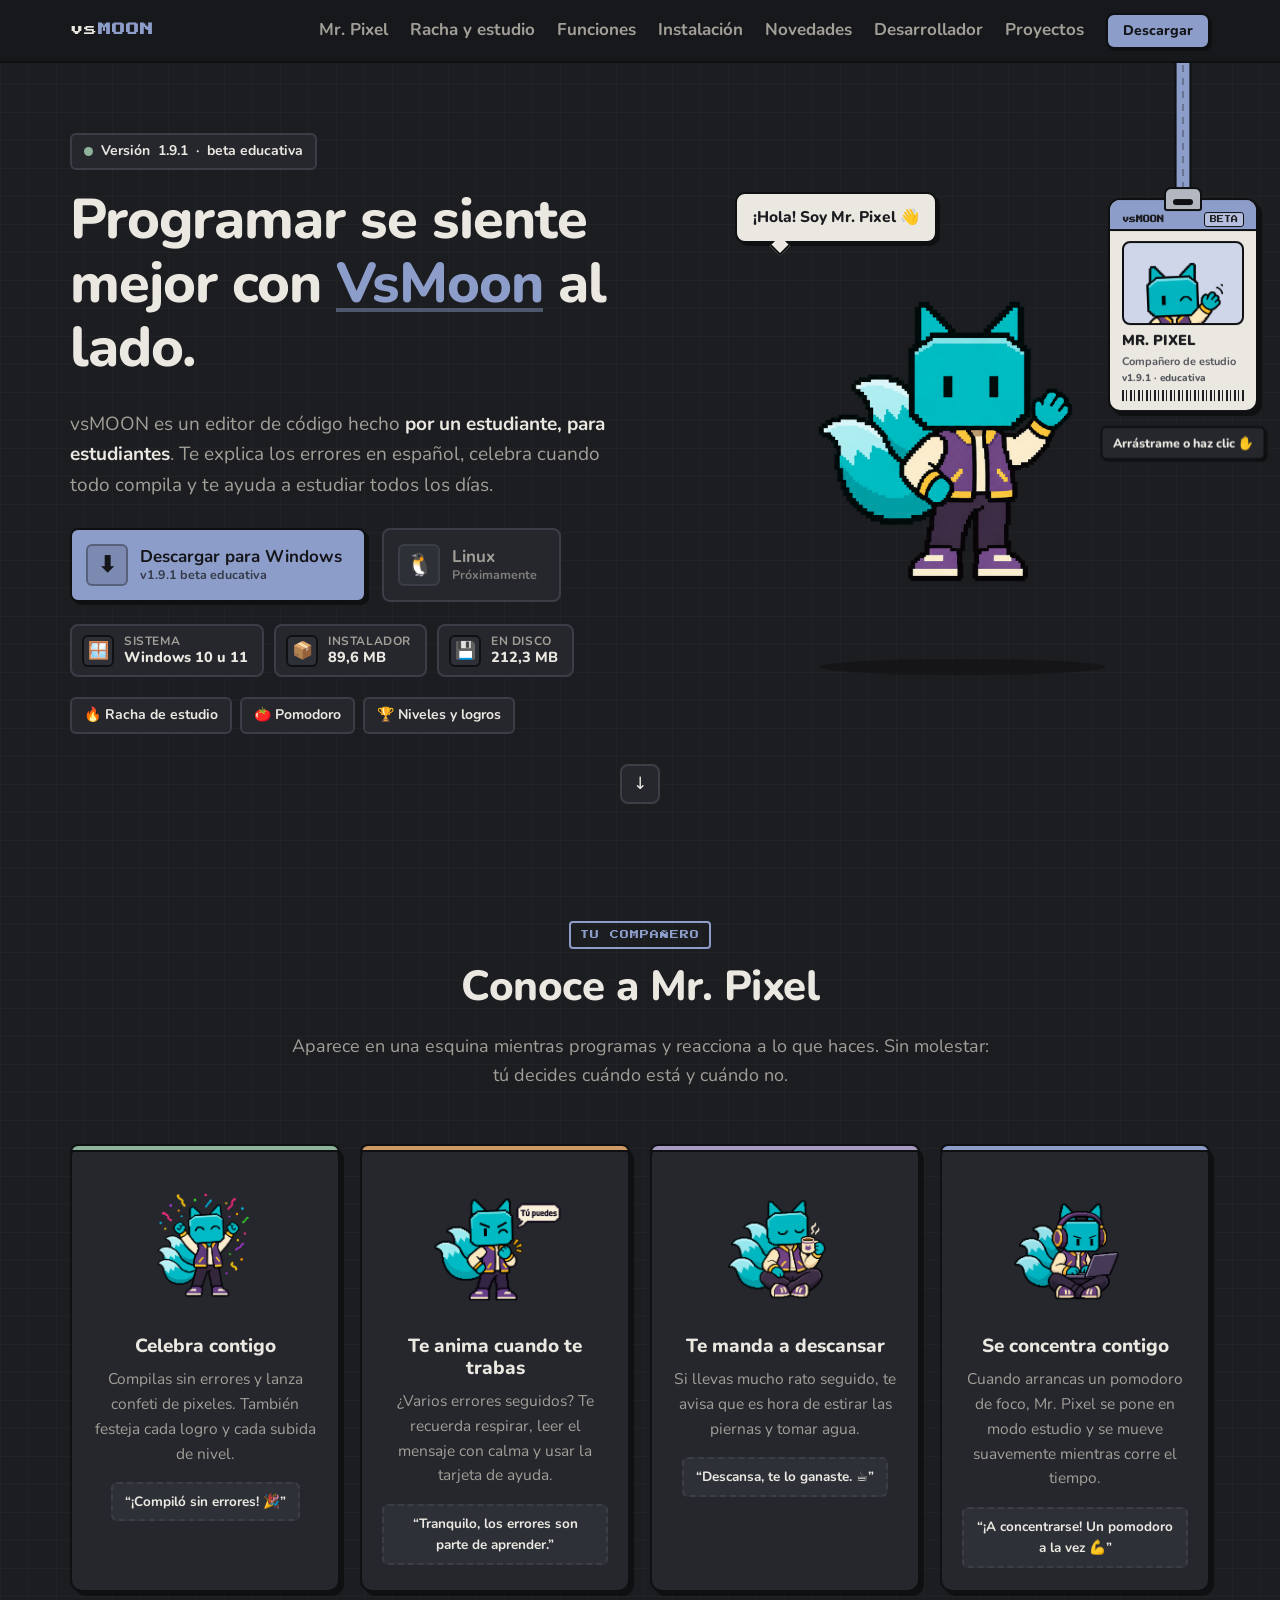
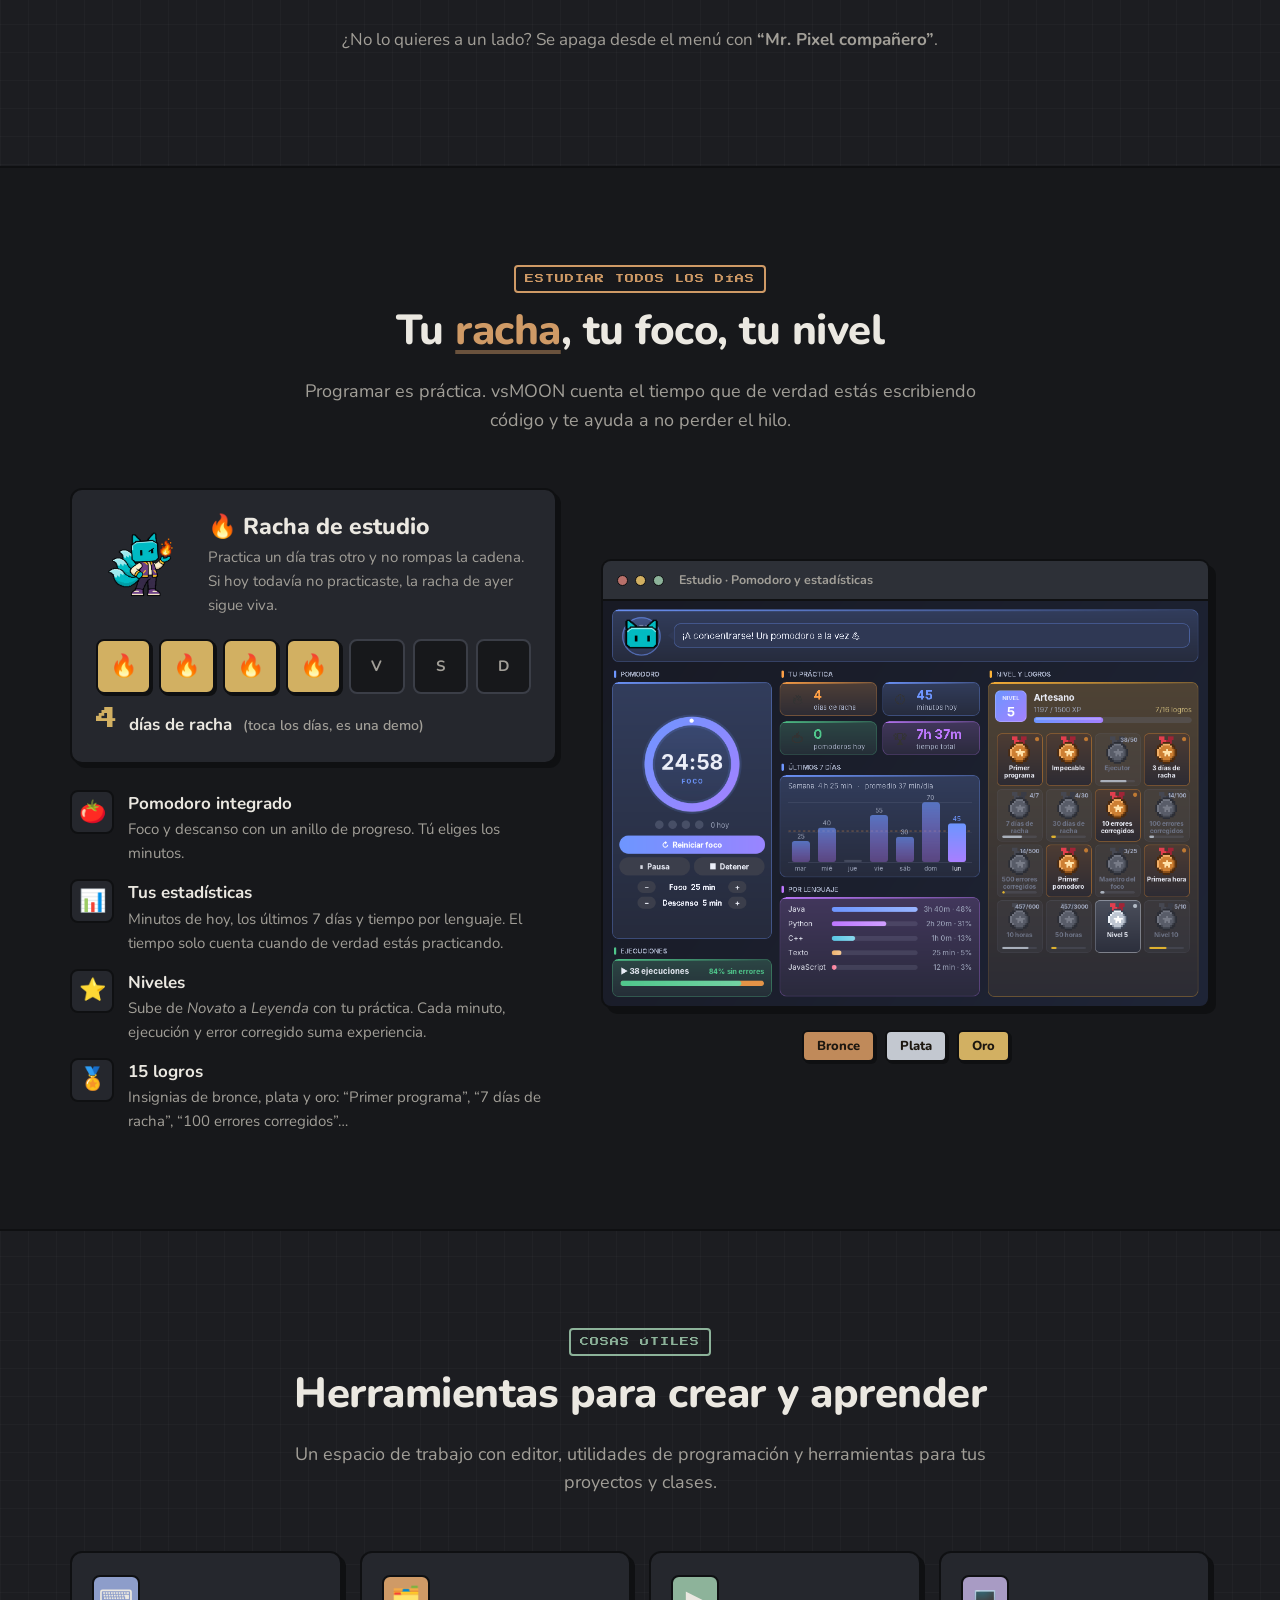
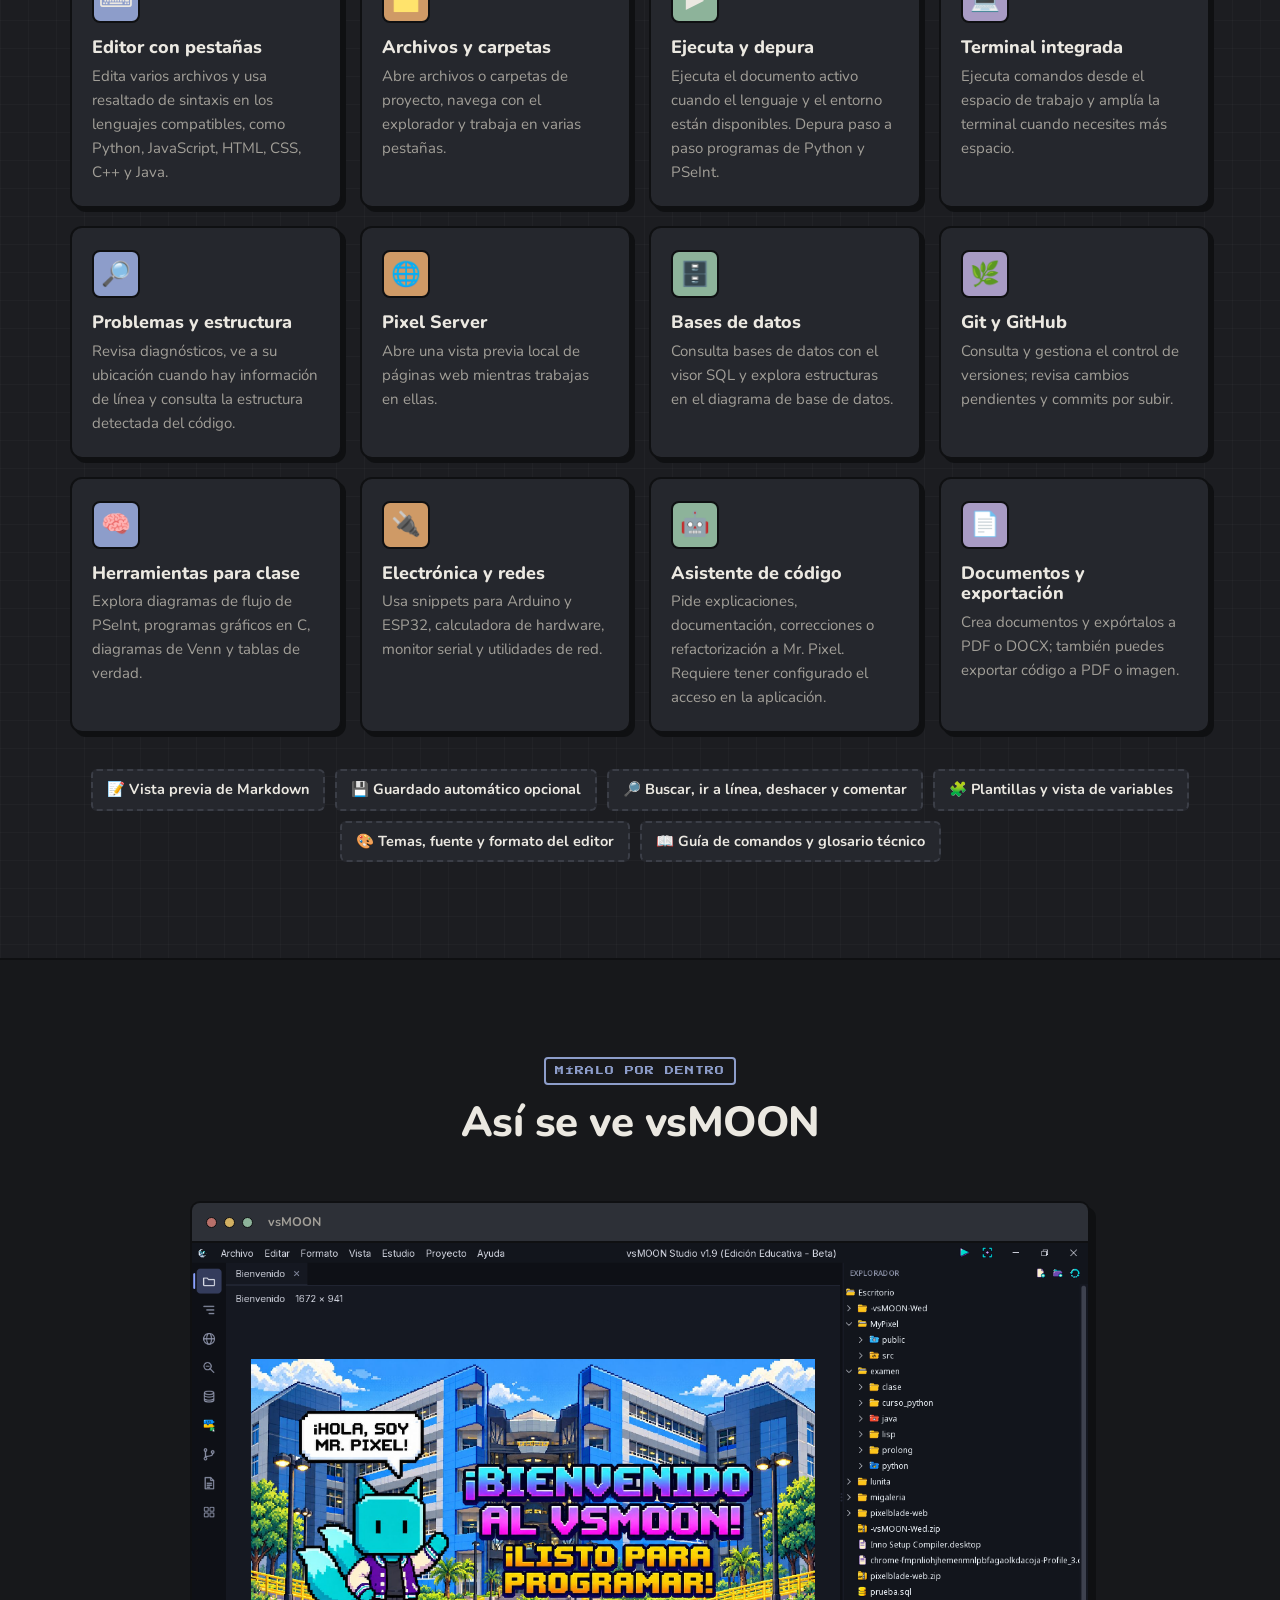
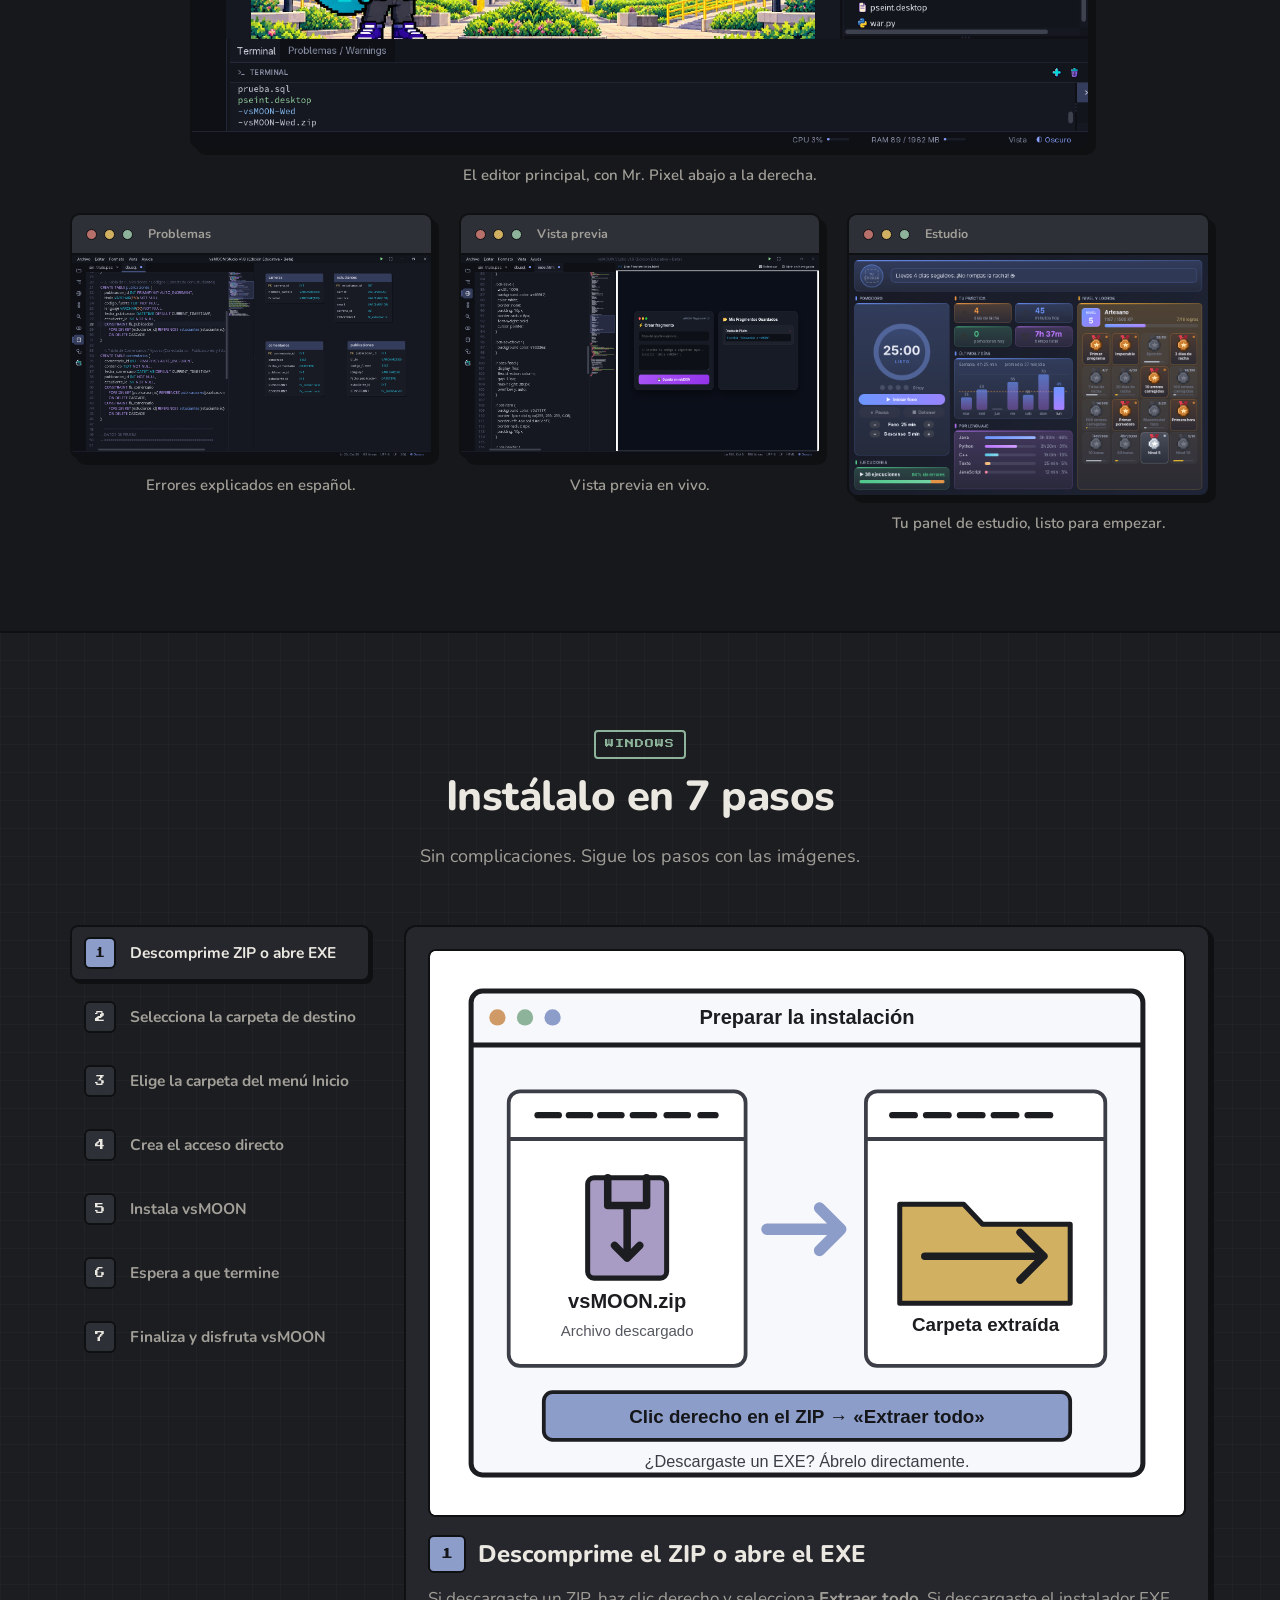
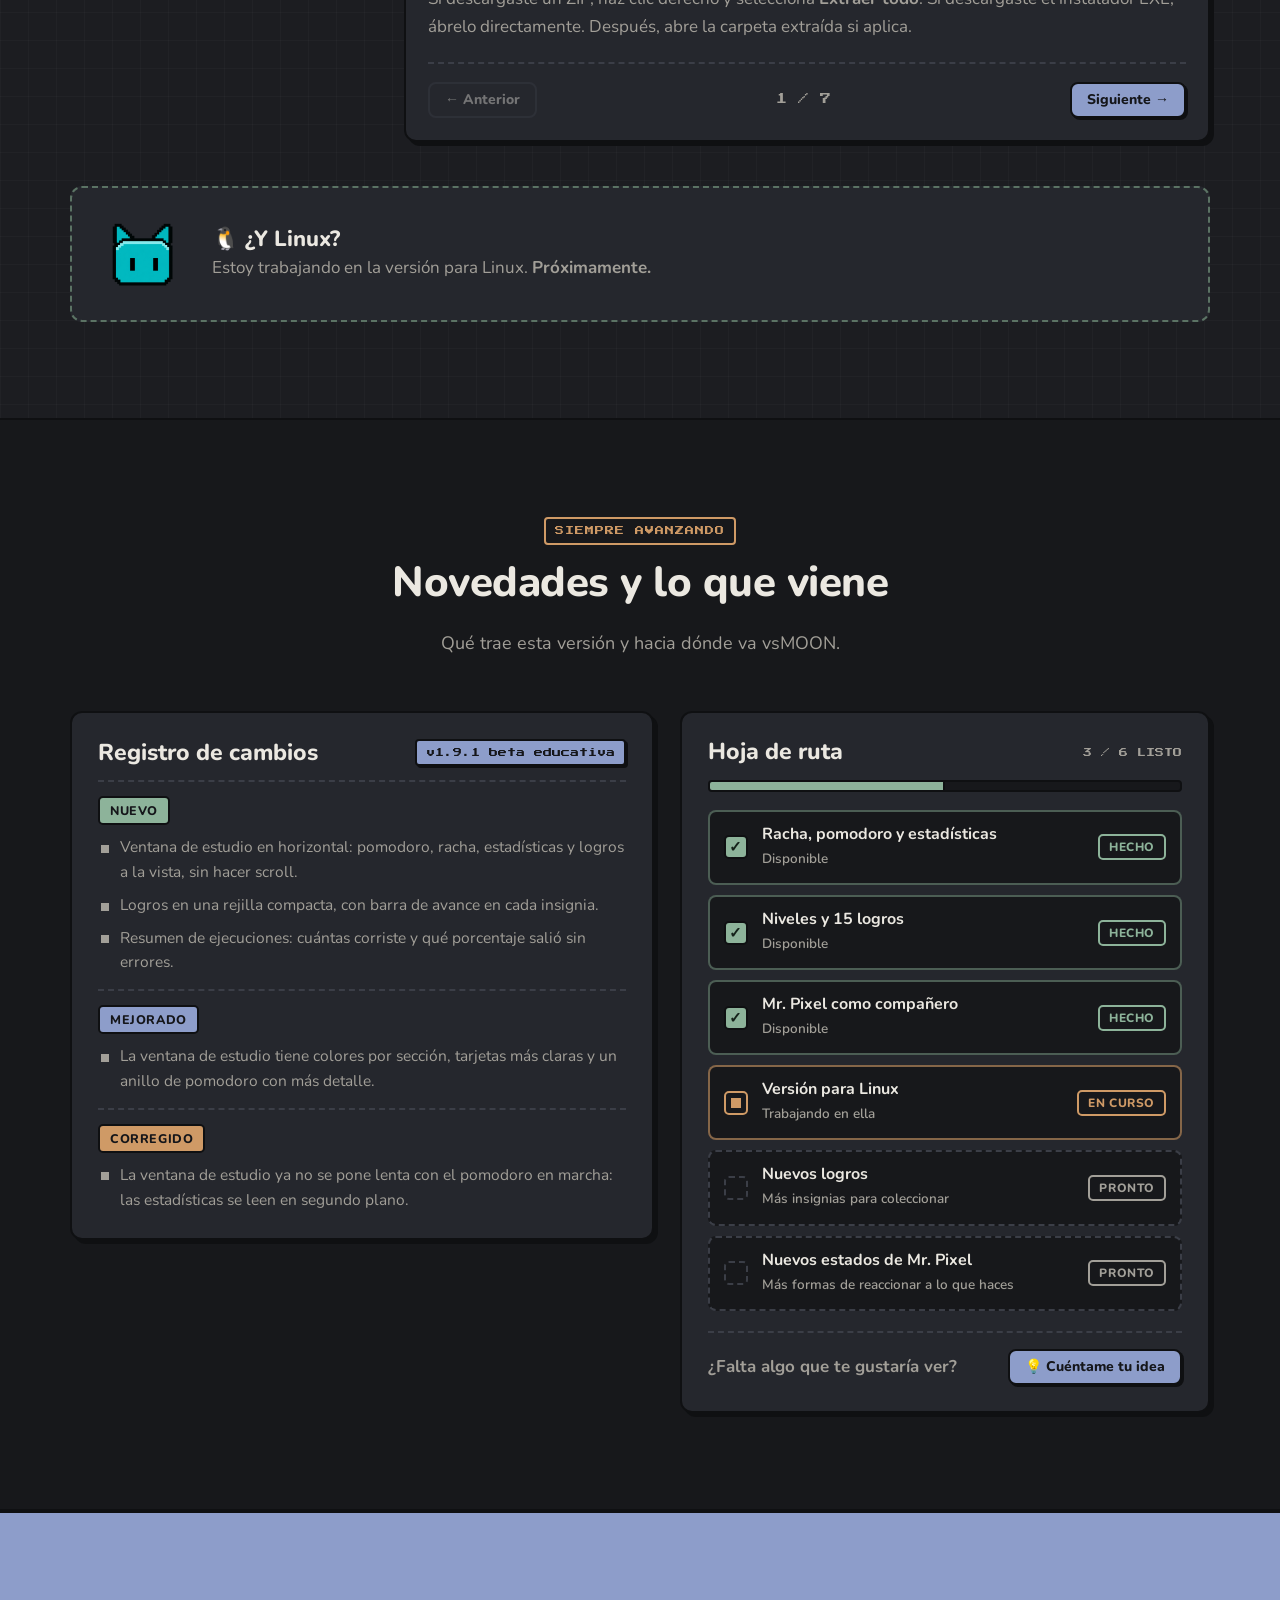
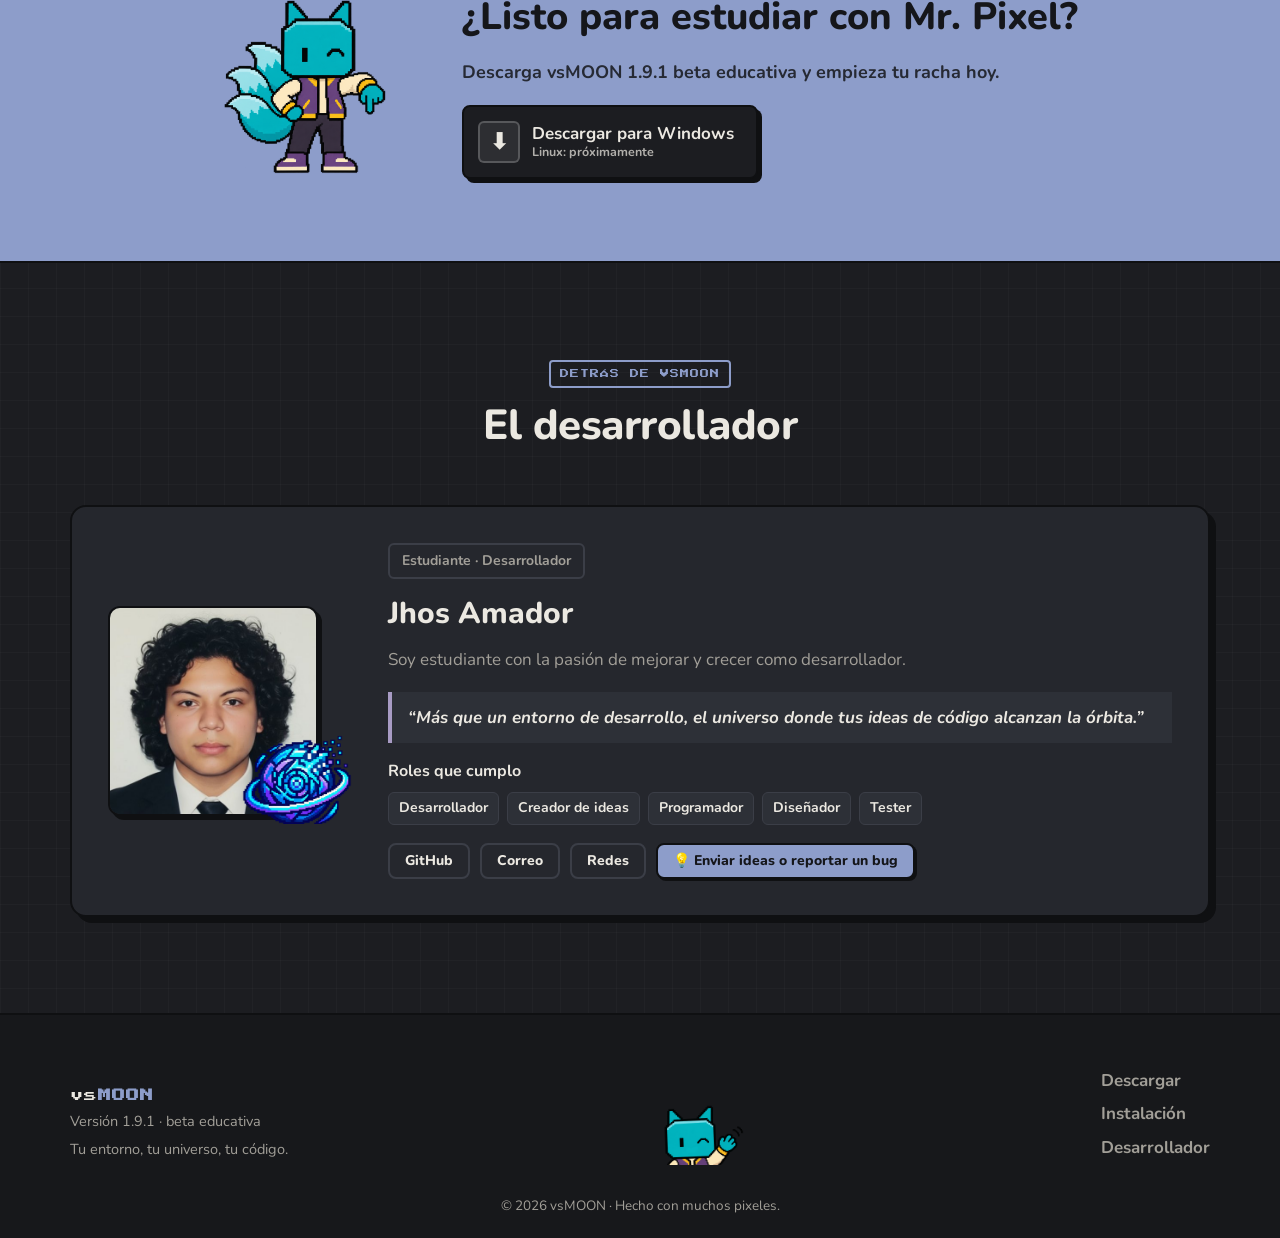
==== commit ad403bff: "peso" ====
--- a/index.html
+++ b/index.html
@@ -72,8 +72,8 @@
           <!-- REQUISITOS DEL SISTEMA (los valores se editan en js/extras.js) -->
           <ul class="requisitos" aria-label="Requisitos del sistema">
             <li><span aria-hidden="true">🪟</span><div><b>Sistema</b><small data-req="sistema">Windows 10 u 11</small></div></li>
-            <li><span aria-hidden="true">📦</span><div><b>Instalador</b><small data-req="tamano">00 MB</small></div></li>
-            <li><span aria-hidden="true">💾</span><div><b>En disco</b><small data-req="espacio">00 MB</small></div></li>
+            <li><span aria-hidden="true">📦</span><div><b>Instalador</b><small data-req="tamano">89,6 MB</small></div></li>
+            <li><span aria-hidden="true">💾</span><div><b>En disco</b><small data-req="espacio">212,3 MB</small></div></li>
           </ul>
 
           <ul class="hero__datos">
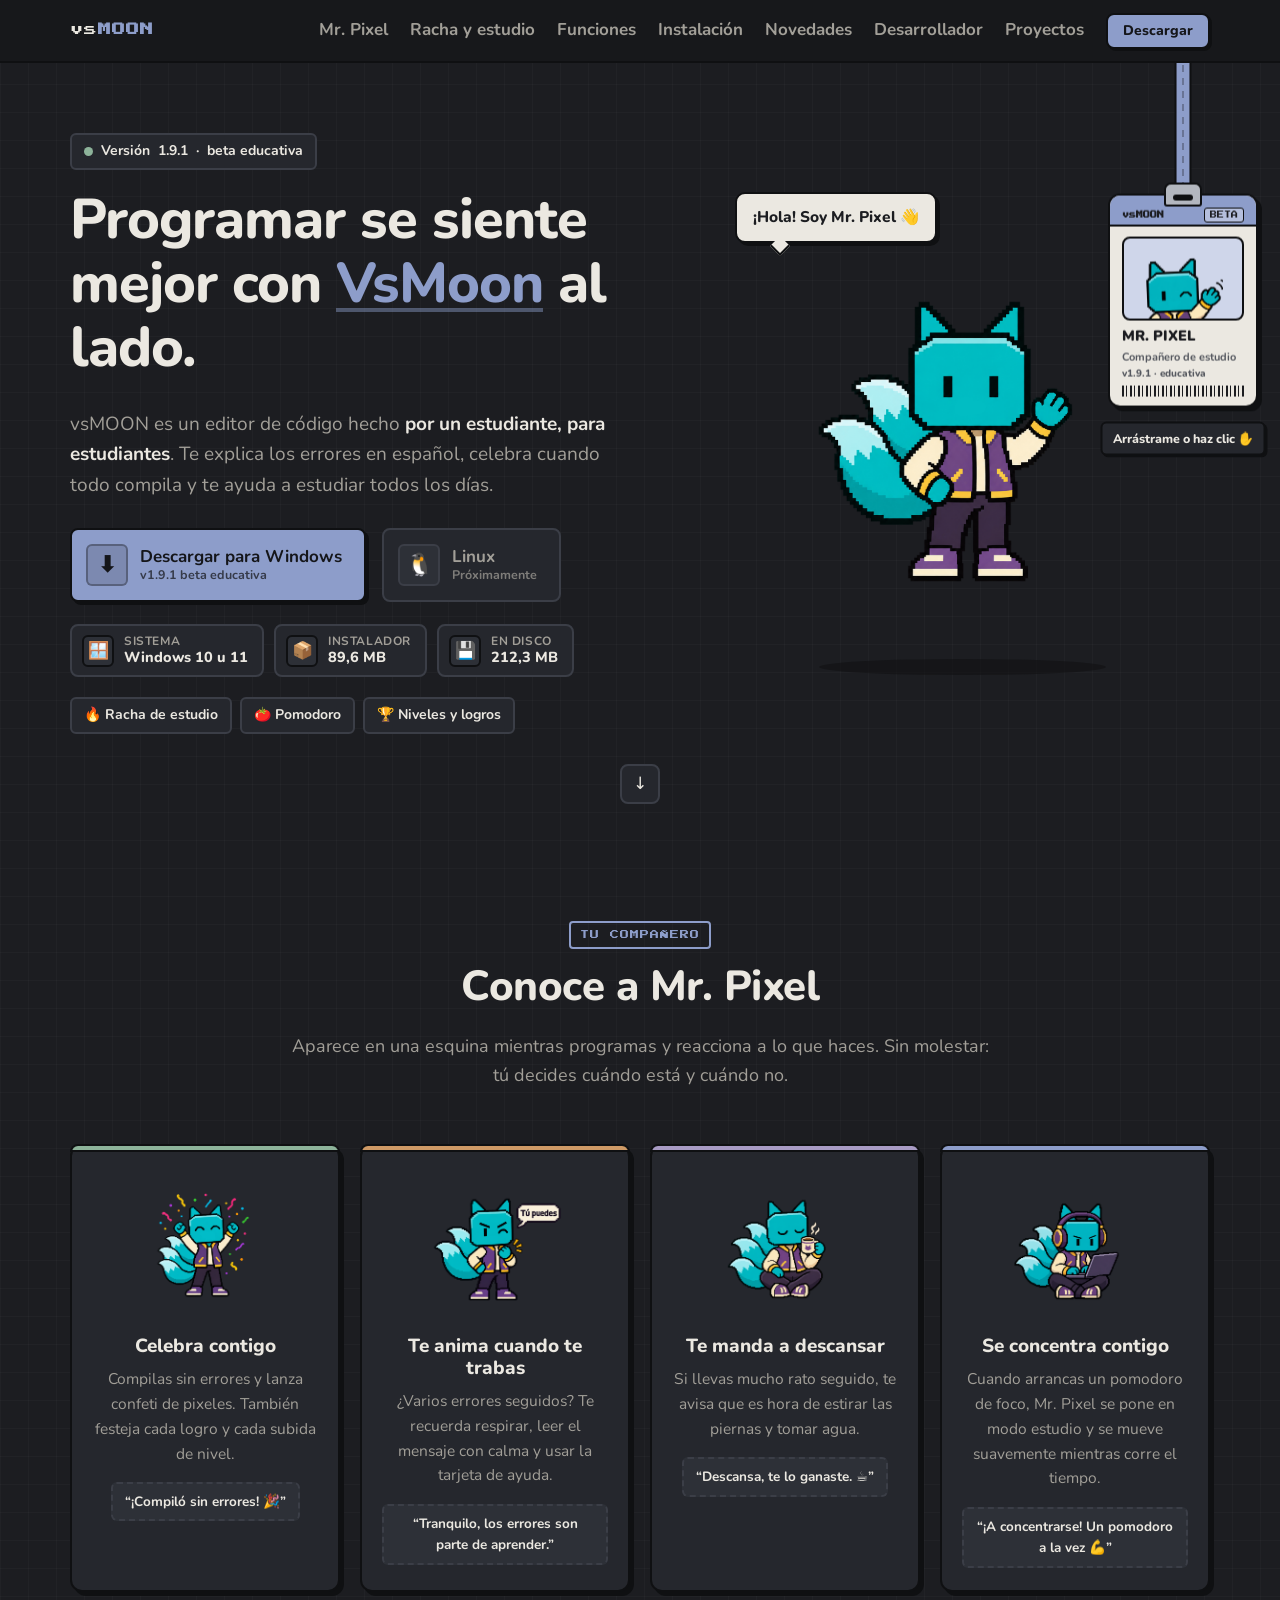
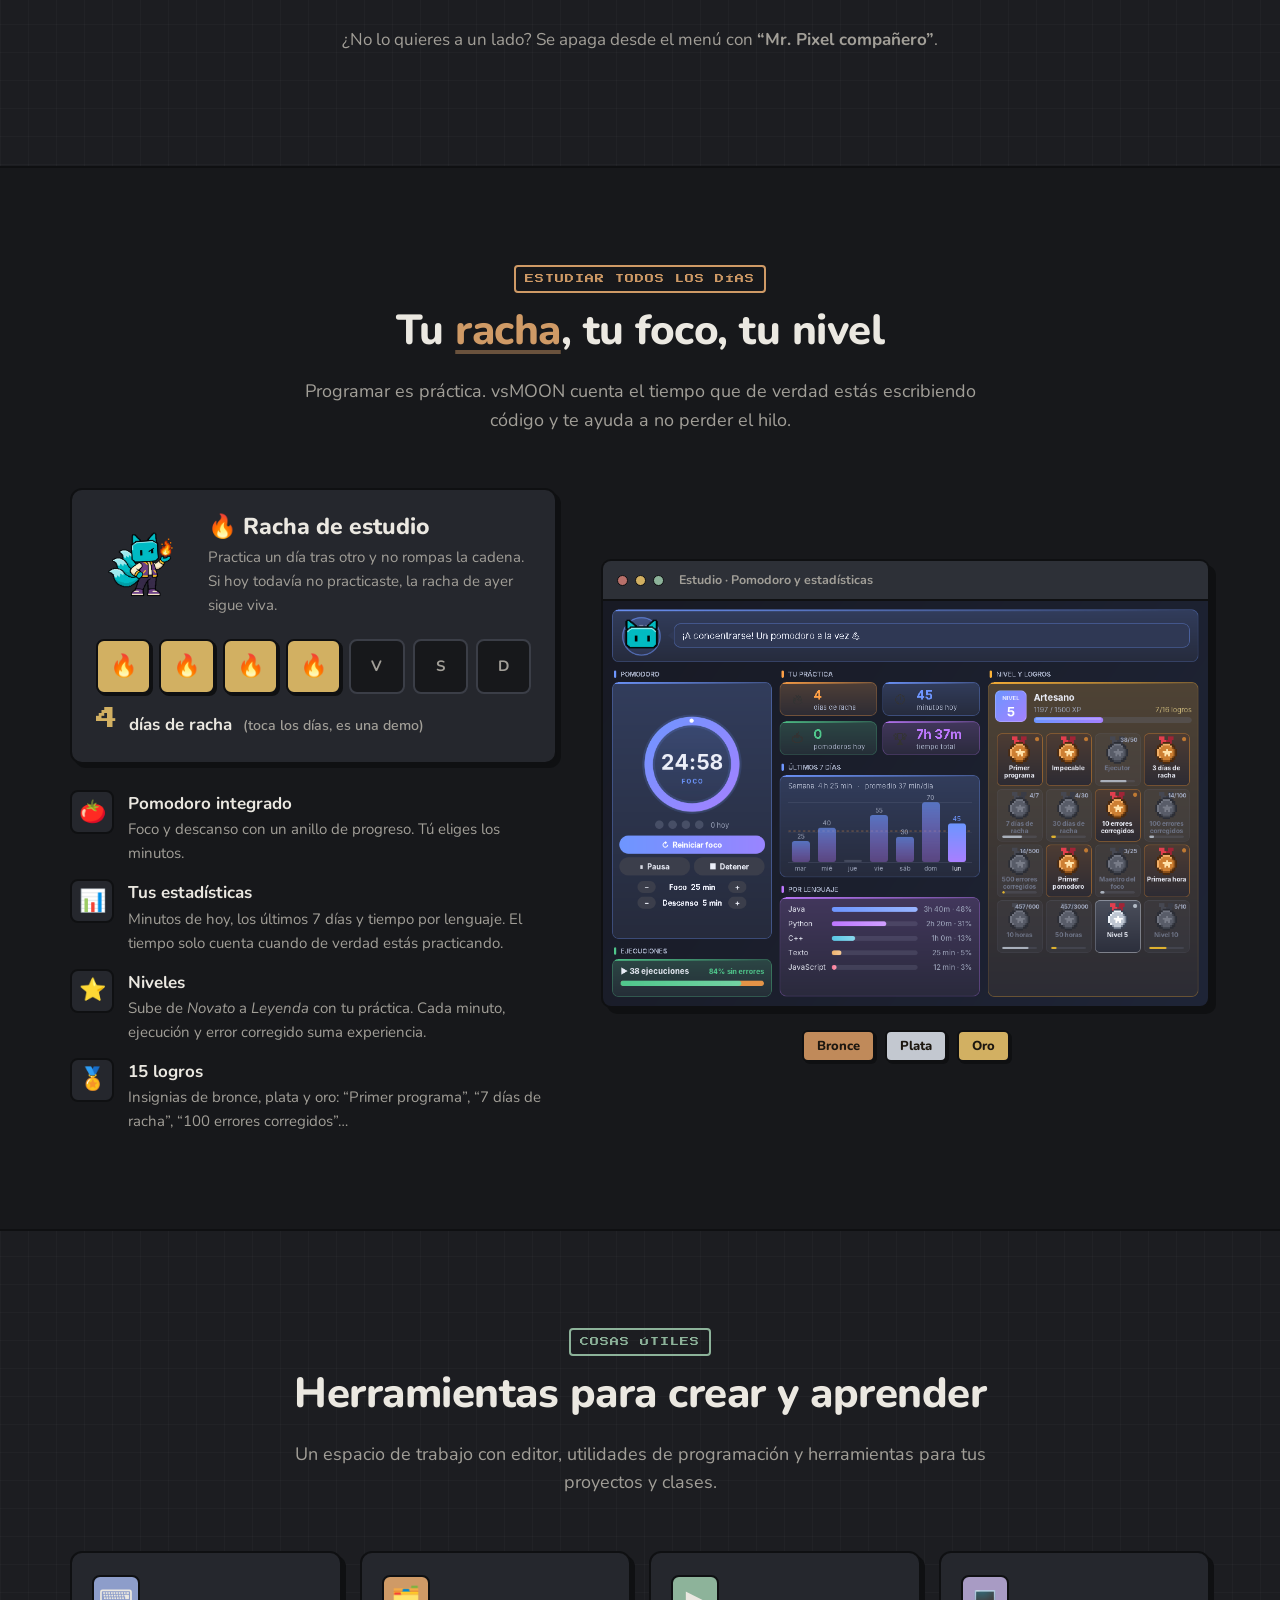
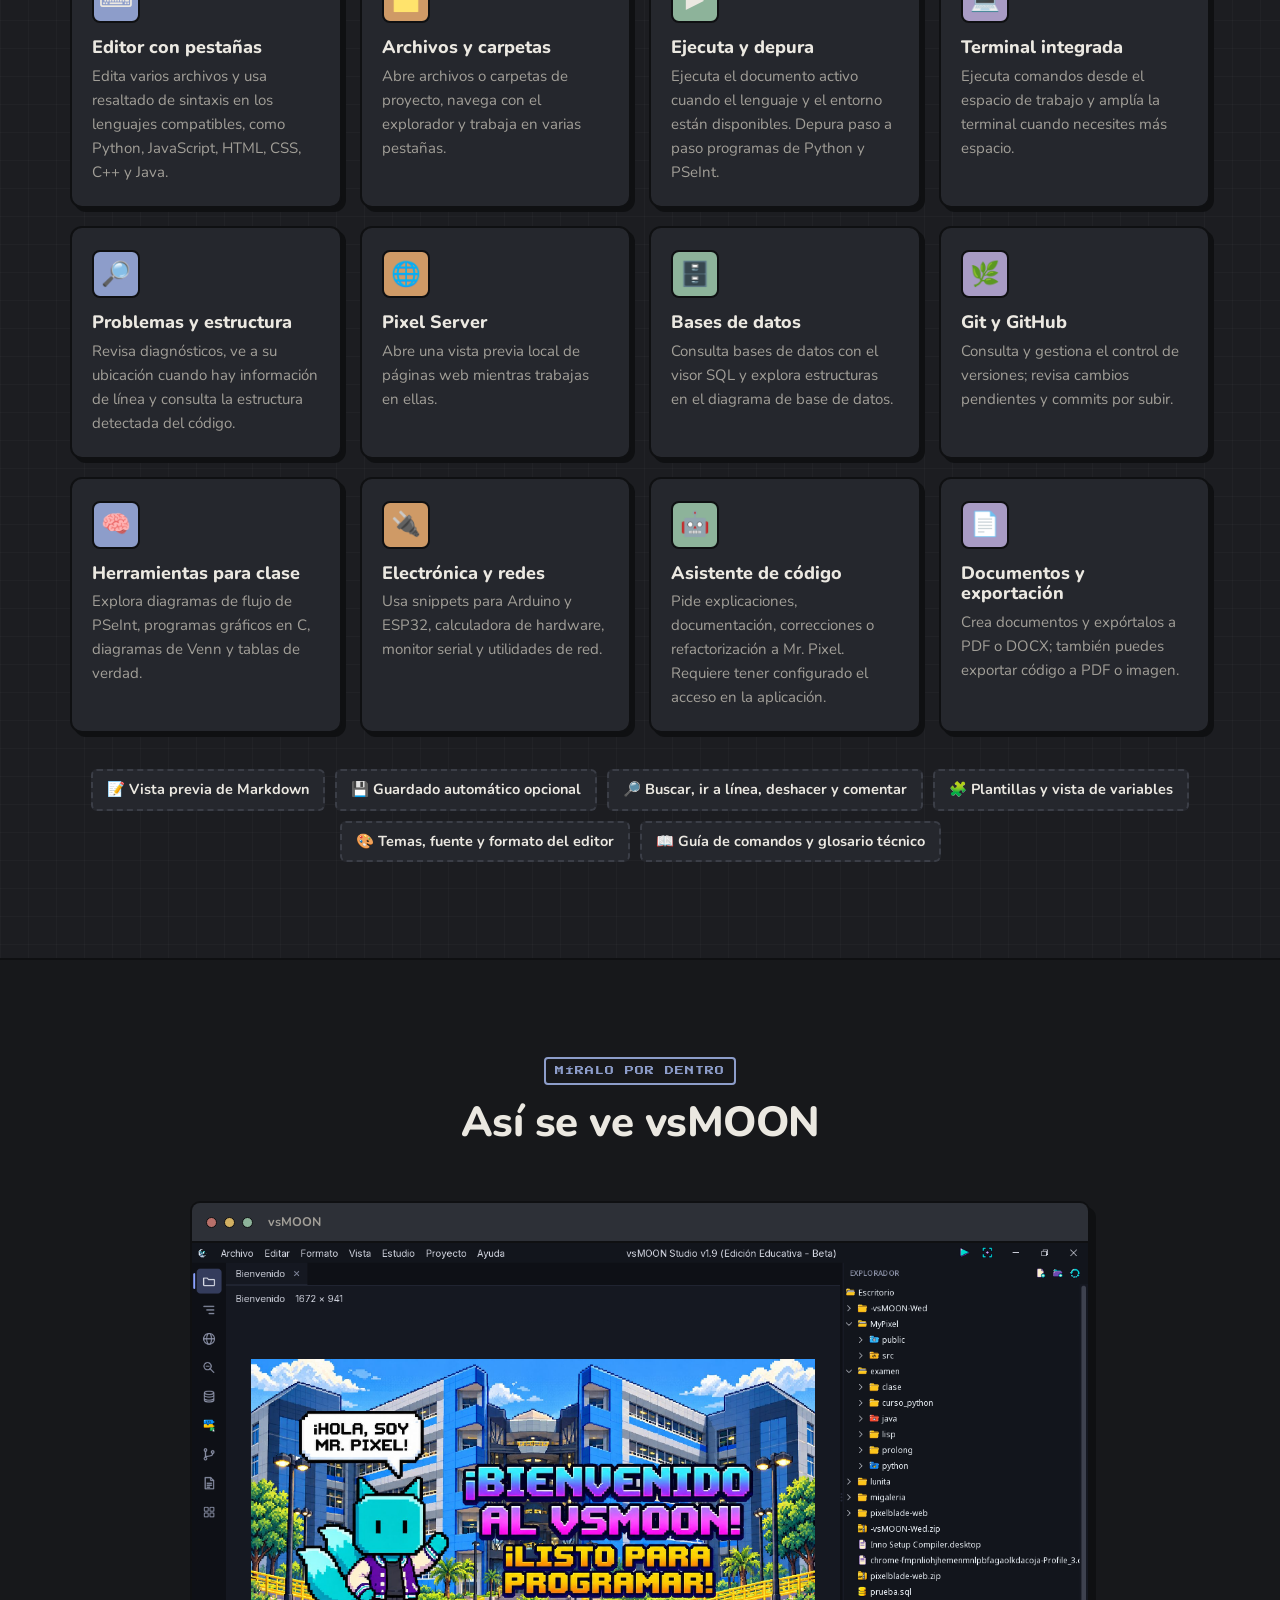
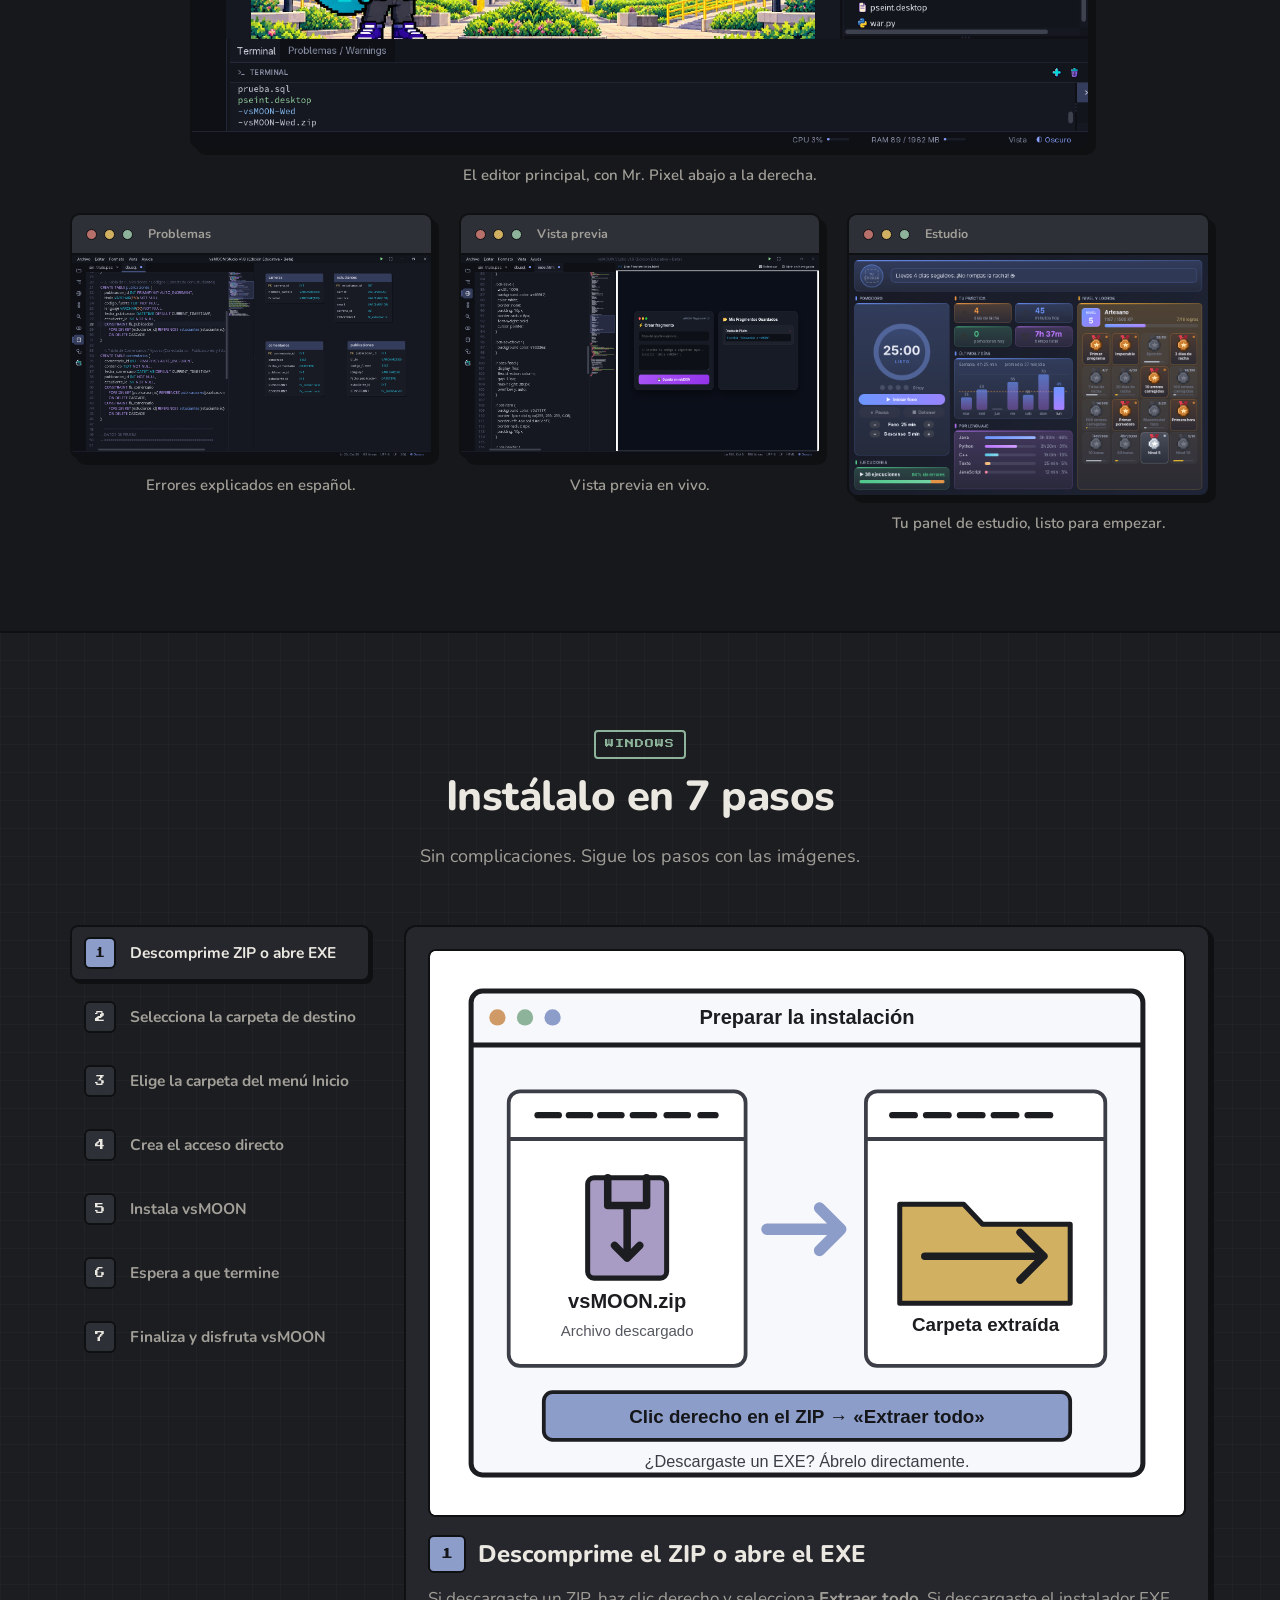
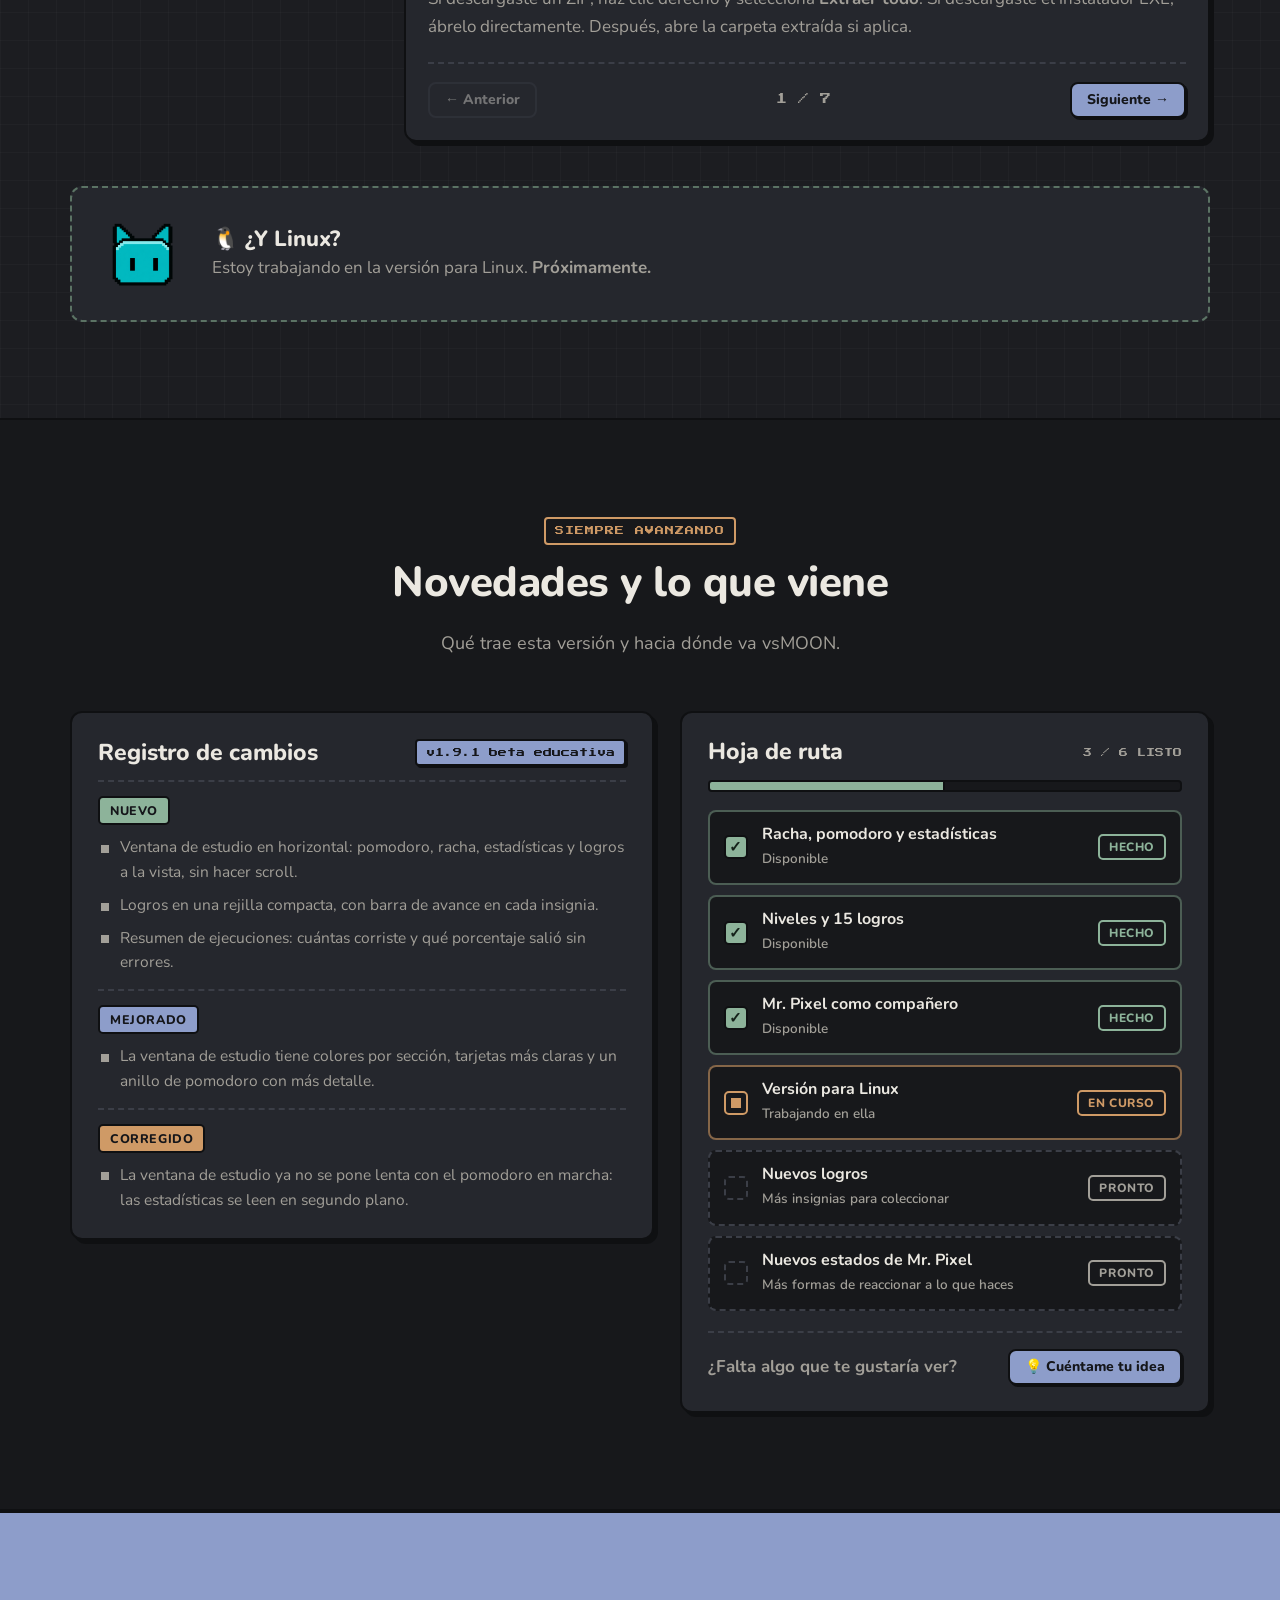
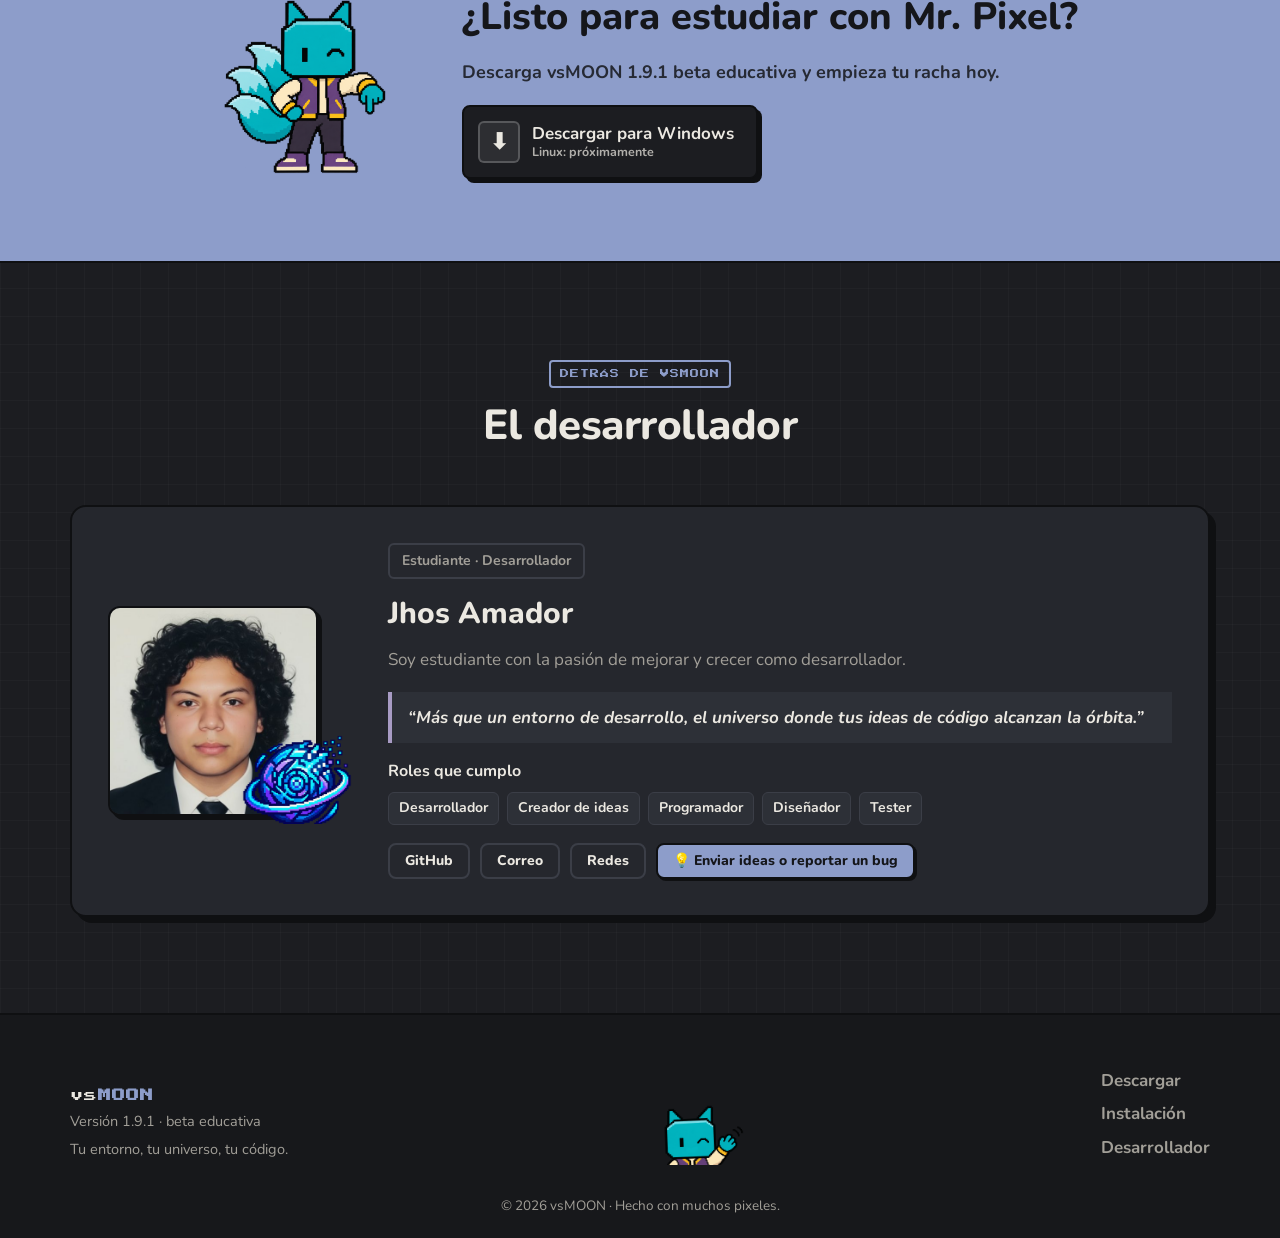
==== commit 28ef4266: "listo-descarga" ====
--- a/index.html
+++ b/index.html
@@ -45,7 +45,7 @@
       <a href="#novedades">Novedades</a>
       <a href="#dev">Desarrollador</a>
       <a href="proyectos.html">Proyectos</a>
-      <a class="btn btn--mini" href="#descargar">Descargar</a>
+      <a class="btn btn--mini" href="https://github.com/css40/download-vsmoon/releases/download/v1.9.1/Vsmoon.zip">Descargar</a>
     </nav>
   </header>
 
@@ -59,7 +59,7 @@
           <p class="hero__sub">vsMOON es un editor de código hecho <strong>por un estudiante, para estudiantes</strong>. Te explica los errores en español, celebra cuando todo compila y te ayuda a estudiar todos los días.</p>
 
           <div class="hero__cta" id="descargar">
-            <a class="btn btn--grande" href="downloads/vsMOON-1.9.1-beta.exe" data-descarga-windows download>
+            <a class="btn btn--grande" href="https://github.com/css40/download-vsmoon/releases/download/v1.9.1/Vsmoon.zip" data-descarga-windows download>
               <span class="btn__icono">⬇</span>
               <span class="btn__txt"><b>Descargar para Windows</b><small>v<span data-version>1.9.1</span> beta educativa</small></span>
             </a>
@@ -453,7 +453,7 @@
         <div>
           <h2>¿Listo para estudiar con Mr. Pixel?</h2>
           <p>Descarga vsMOON <span data-version>1.9.1</span> <span data-canal>beta educativa</span> y empieza tu racha hoy.</p>
-          <a class="btn btn--grande" href="downloads/vsMOON-1.9.1-beta.exe" data-descarga-windows download>
+          <a class="btn btn--grande" href="https://github.com/css40/download-vsmoon/releases/download/v1.9.1/Vsmoon.zip" data-descarga-windows download>
             <span class="btn__icono">⬇</span>
             <span class="btn__txt"><b>Descargar para Windows</b><small>Linux: próximamente</small></span>
           </a>
@@ -560,7 +560,7 @@
              data-pose="Mr. Pixel asomándose desde el borde inferior, despidiéndose con la mano. Solo cabeza y brazo. (300×200, fondo transparente)">
       </figure>
       <div class="pie__links">
-        <a href="#descargar">Descargar</a>
+        <a href="https://github.com/css40/download-vsmoon/releases/download/v1.9.1/Vsmoon.zip">Descargar</a>
         <a href="#instalacion">Instalación</a>
         <a href="#dev">Desarrollador</a>
       </div>
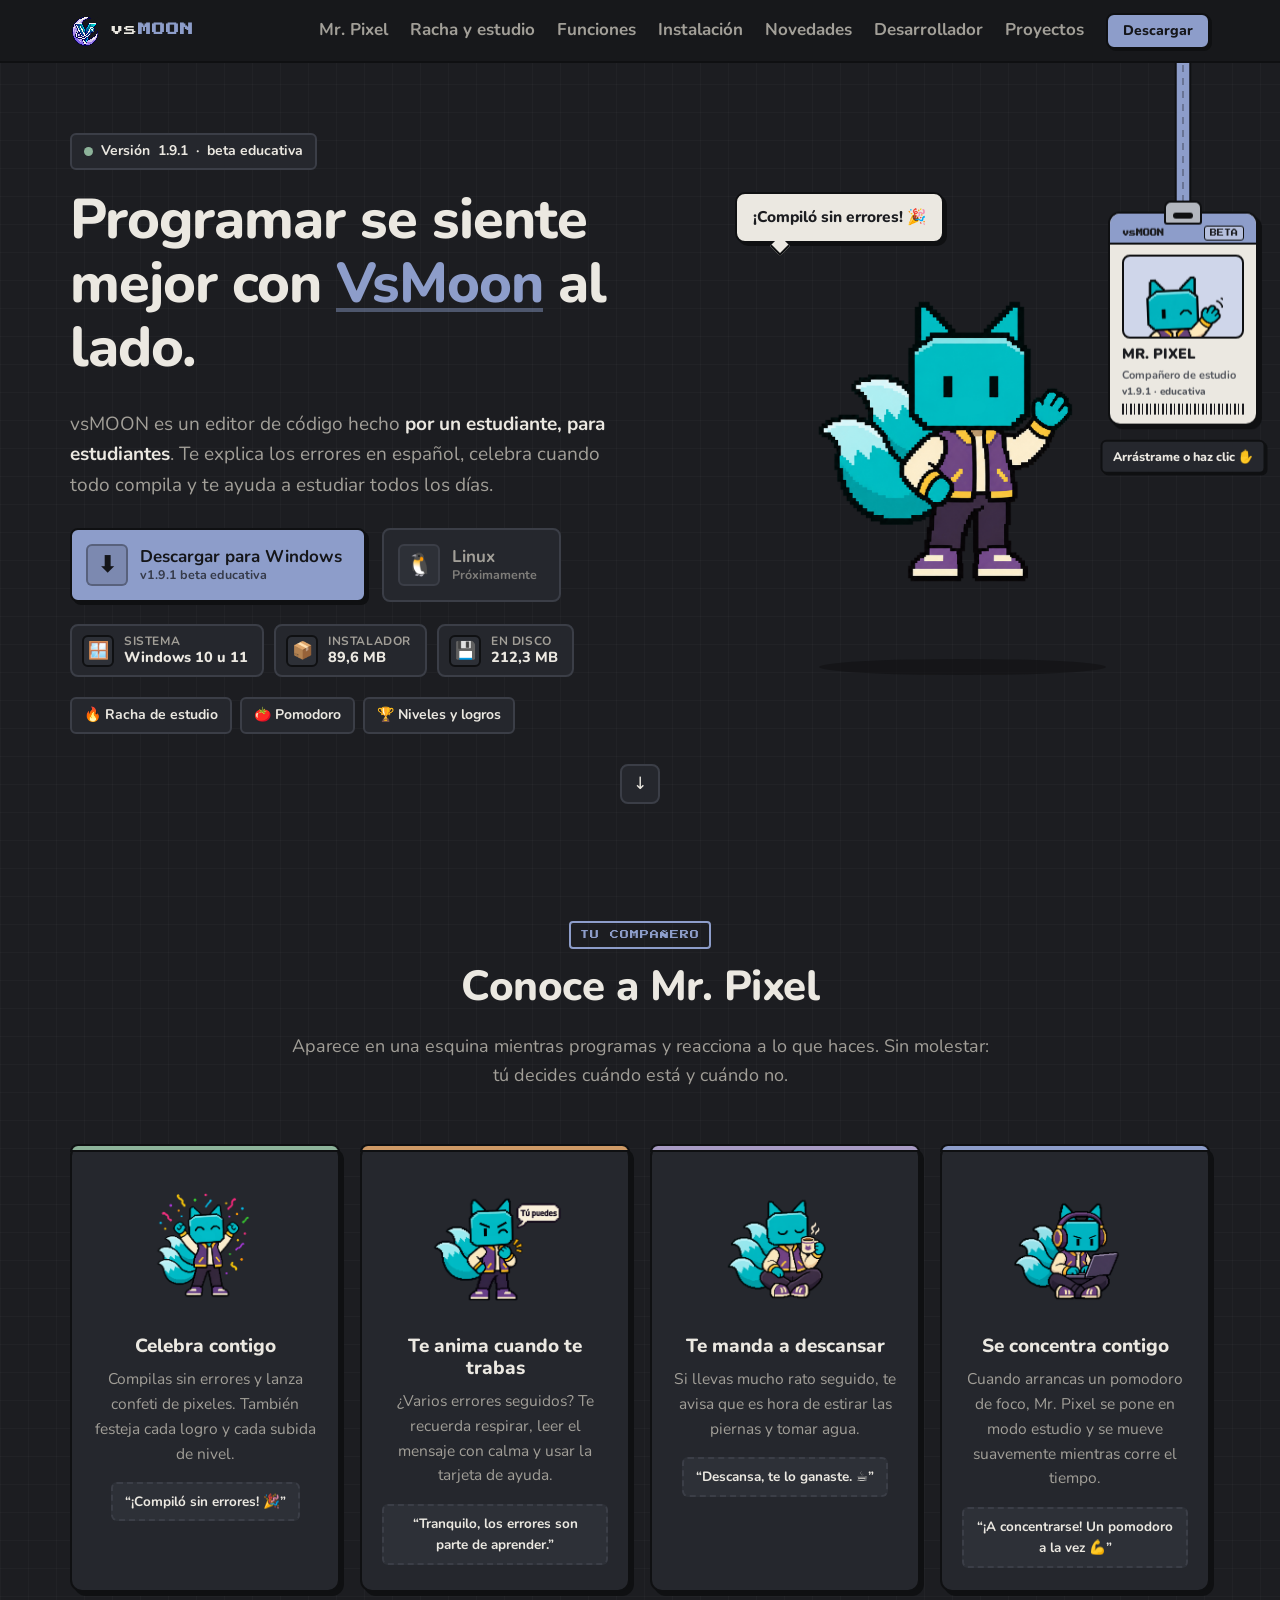
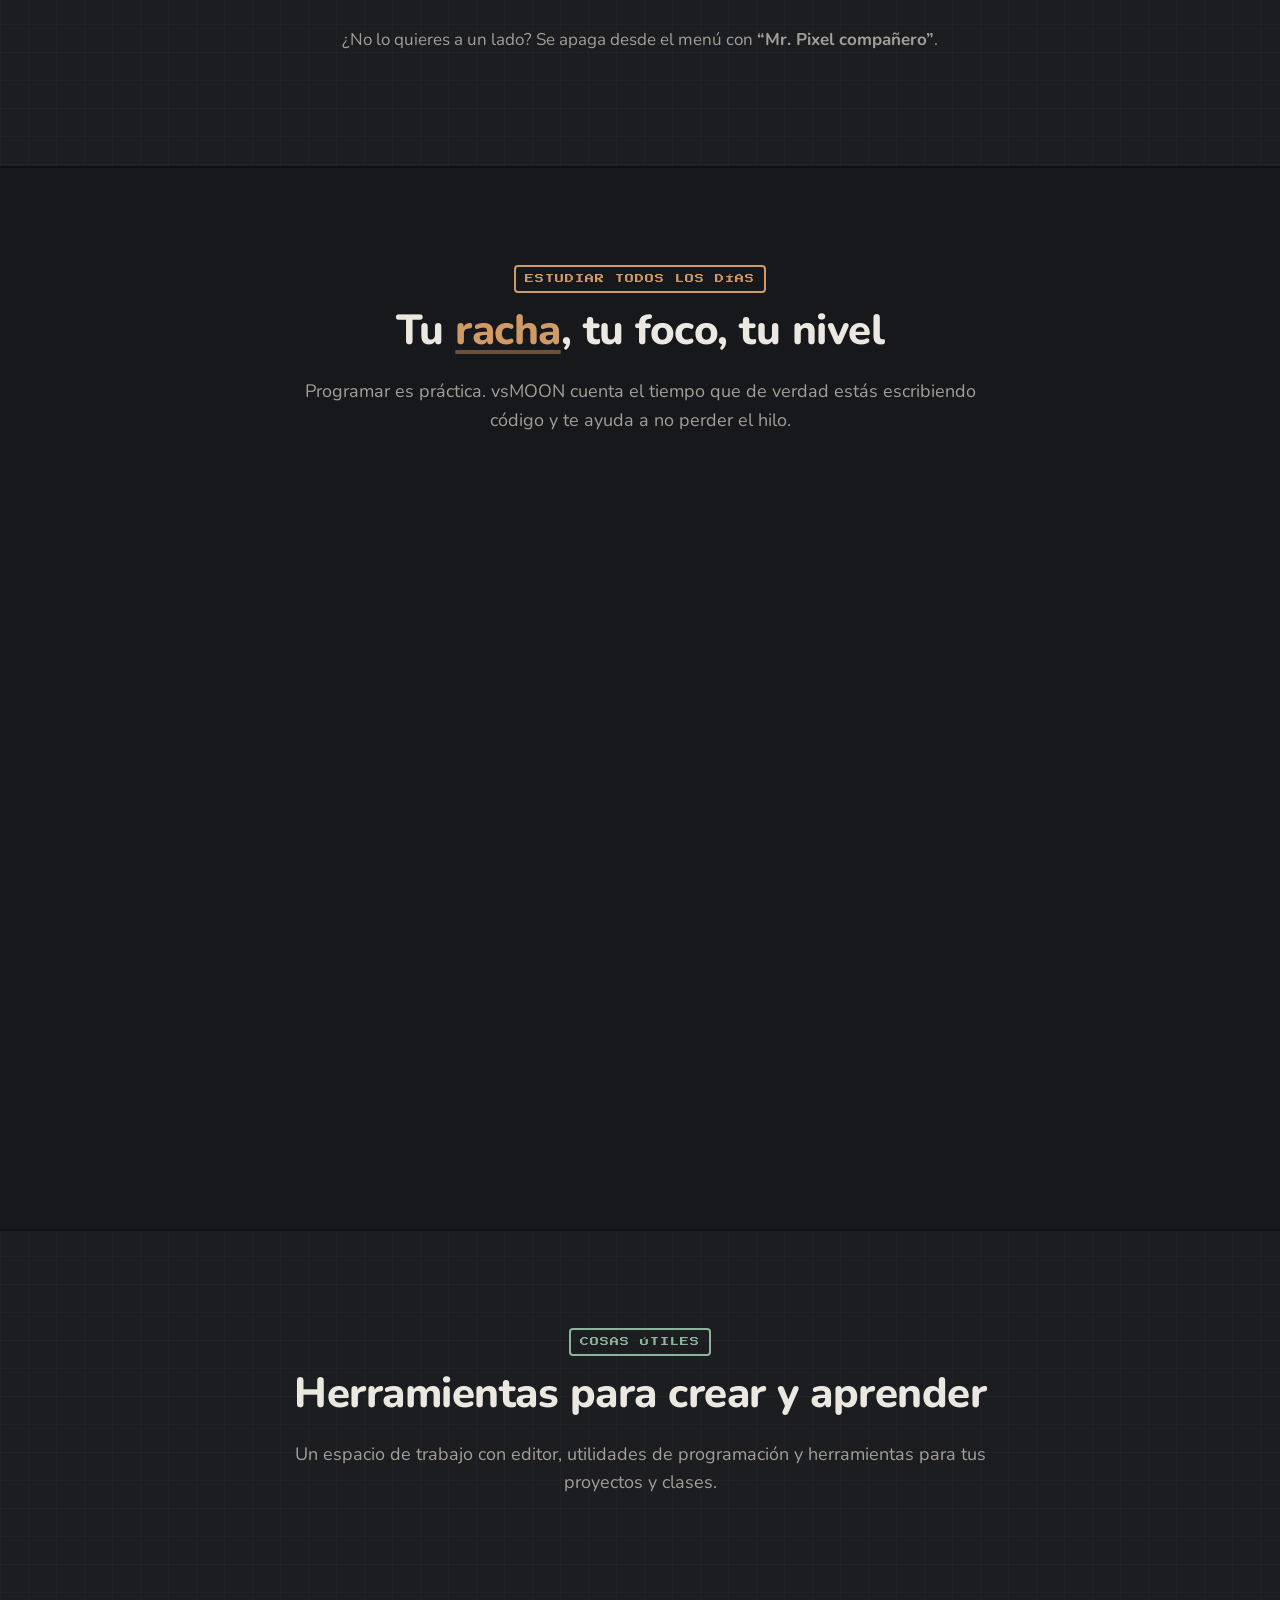
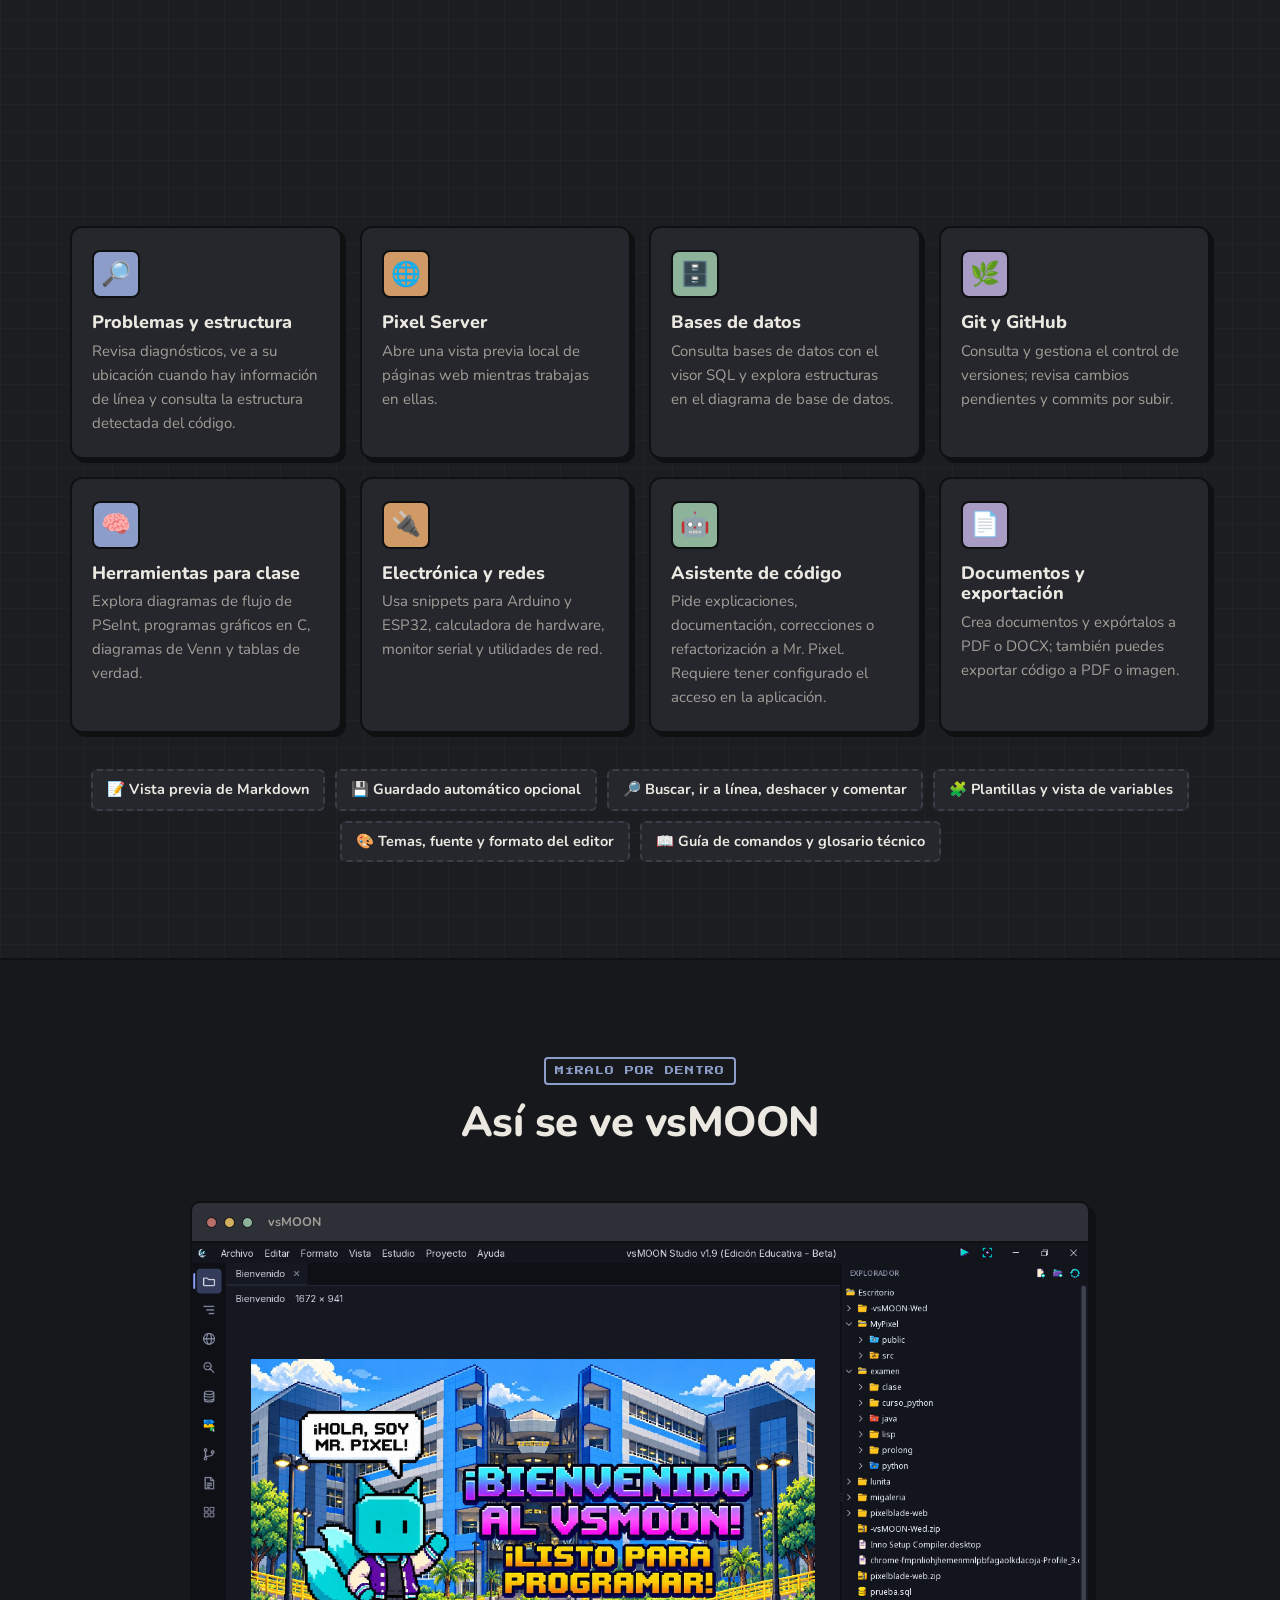
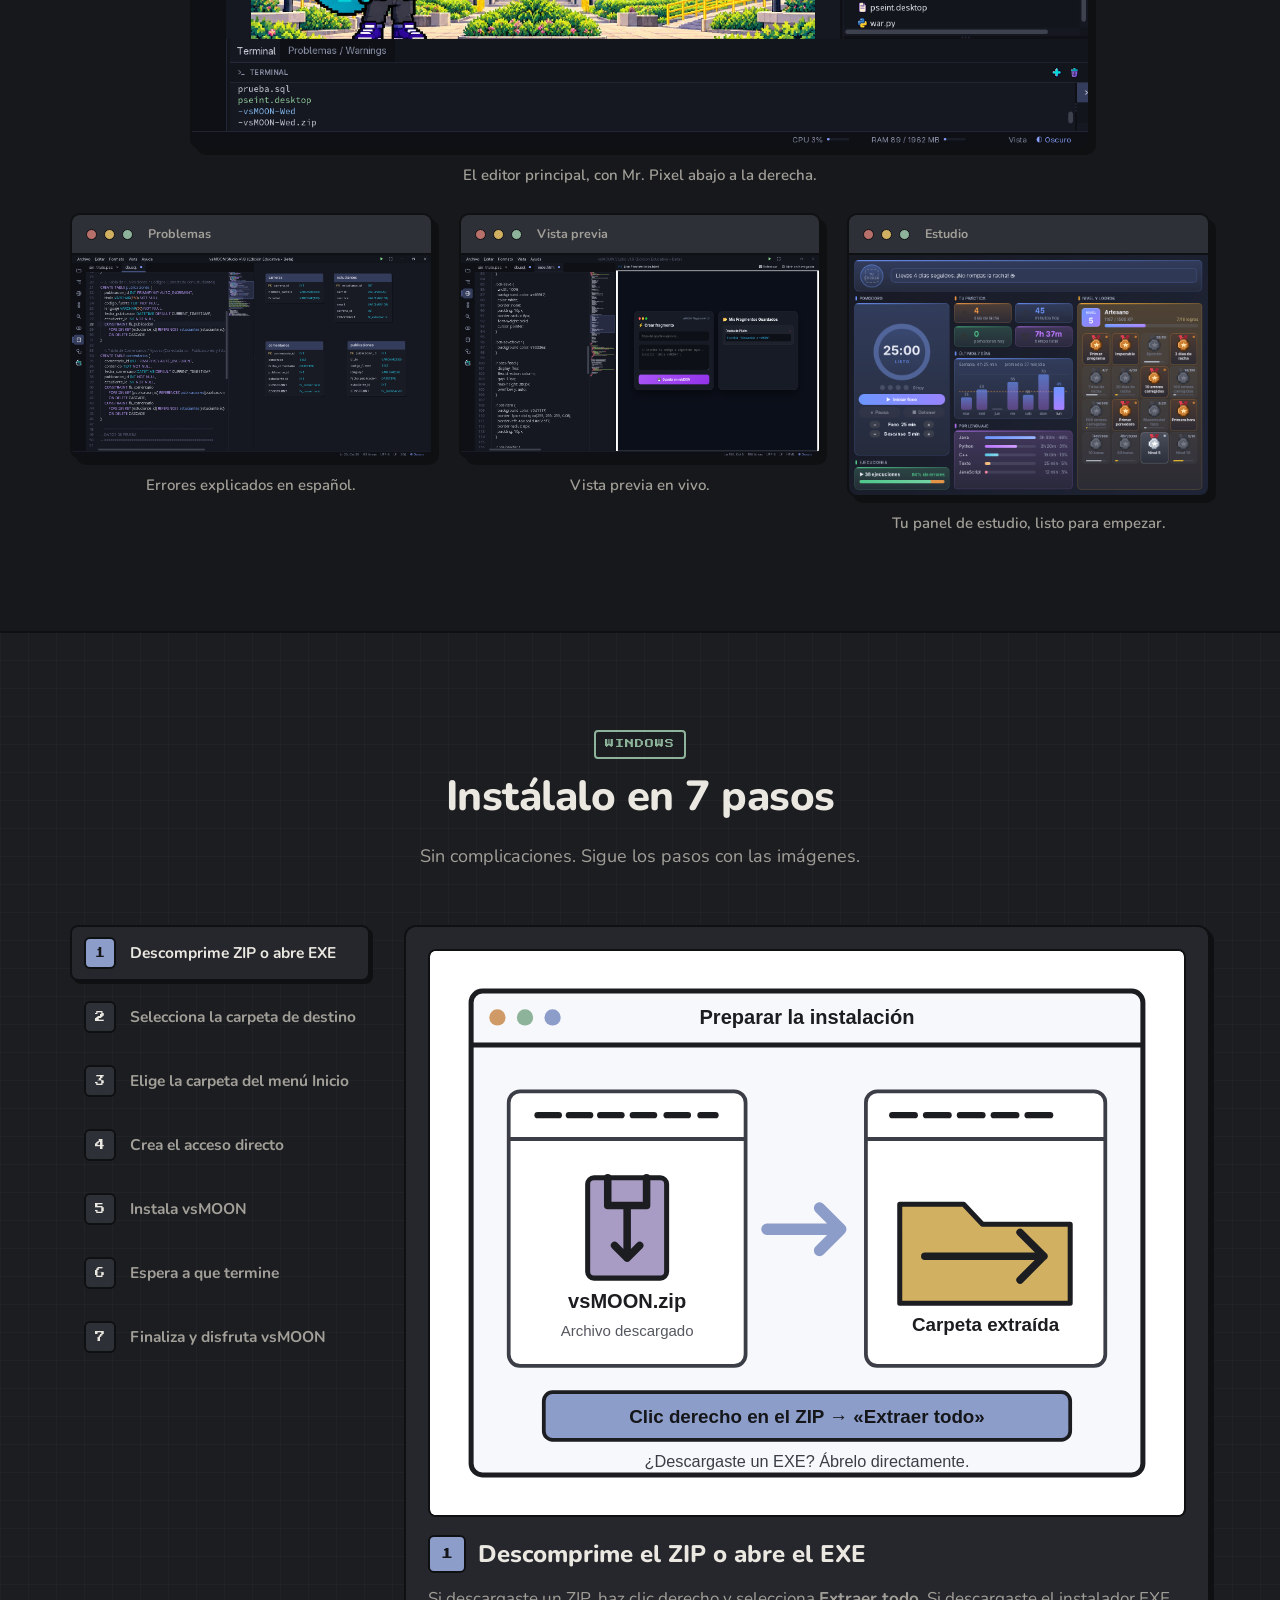
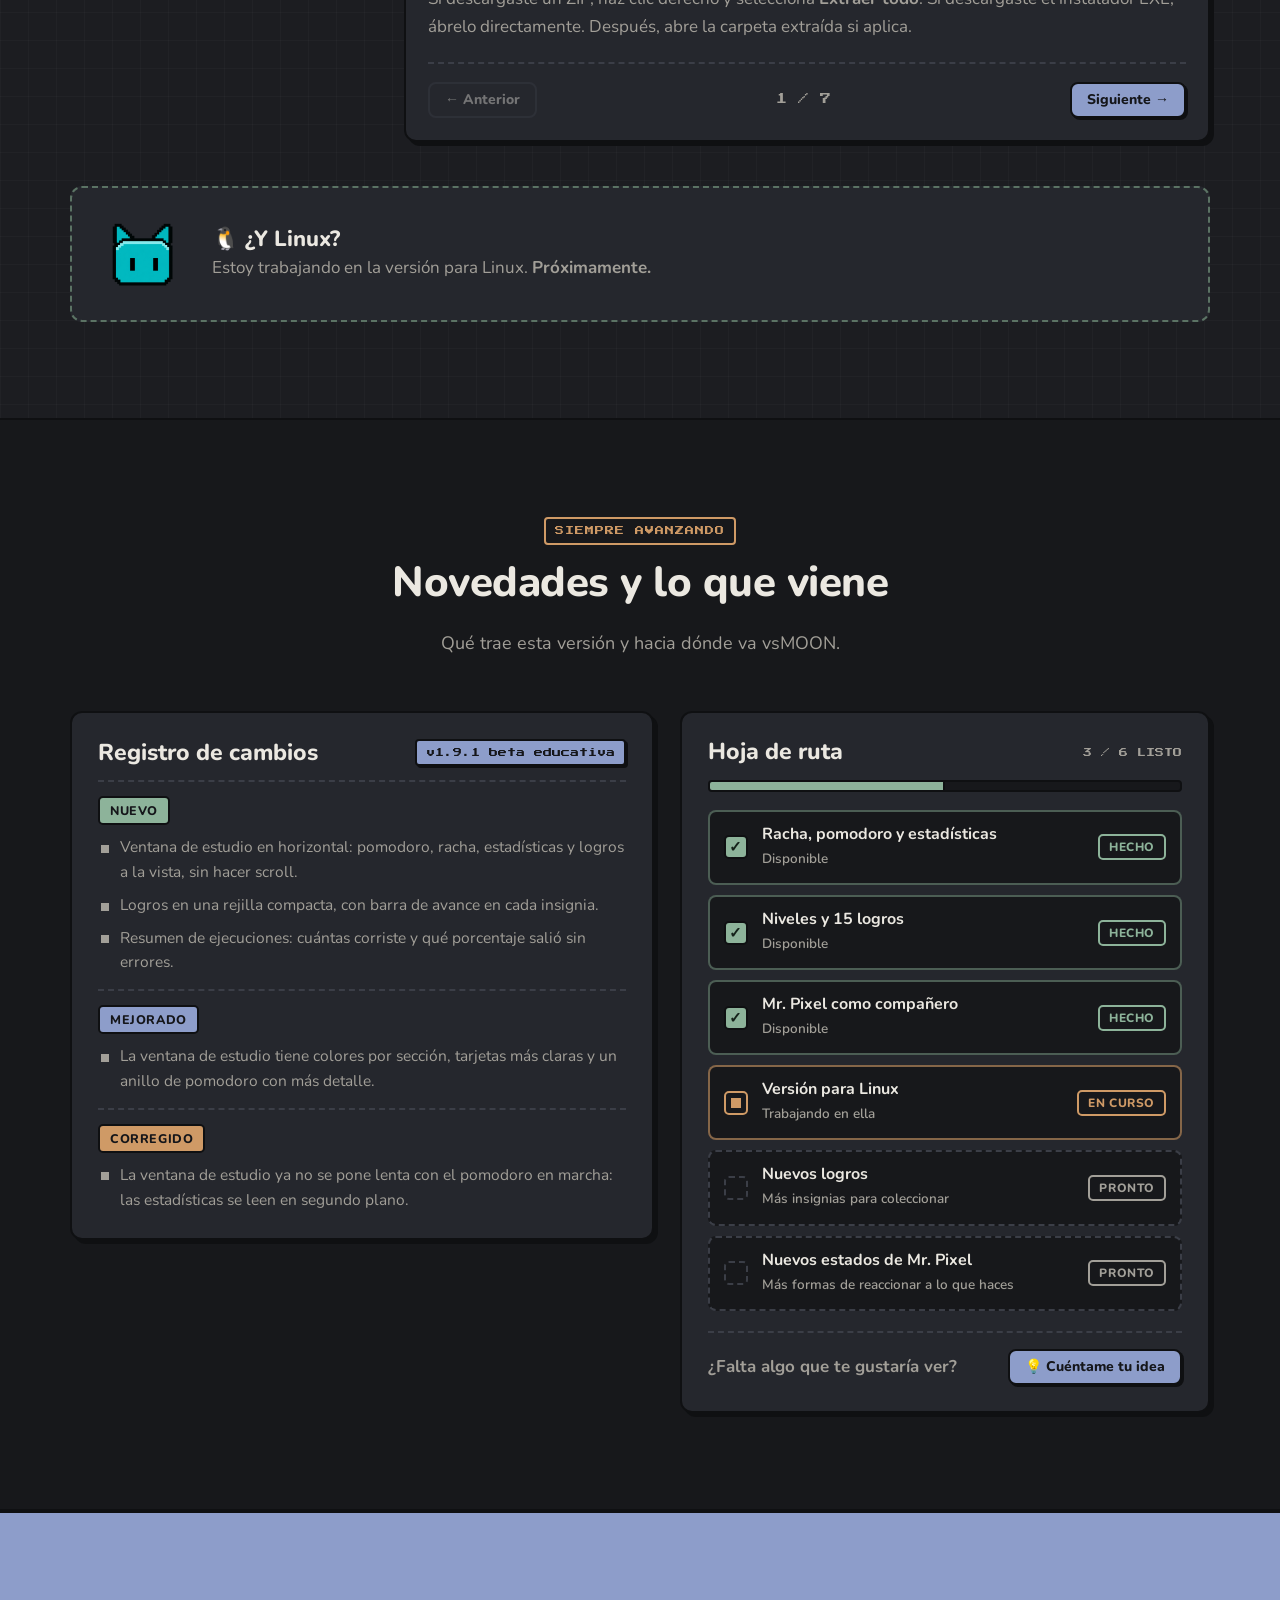
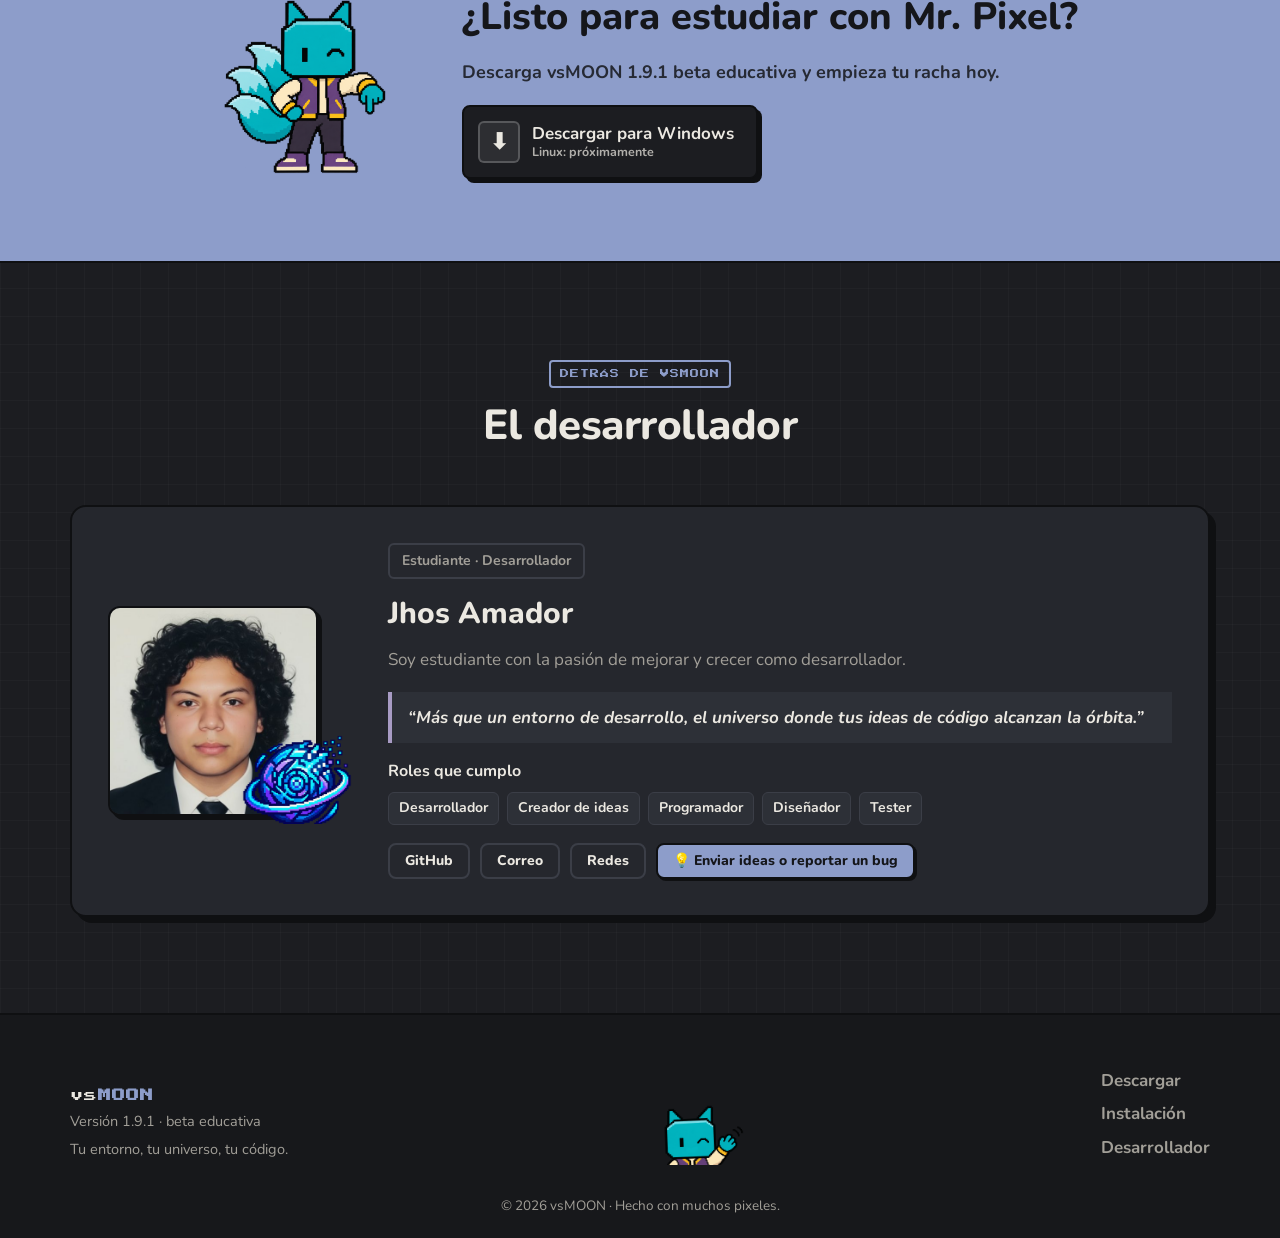
==== commit e20dca1b: "mini-avatar" ====
--- a/index.html
+++ b/index.html
@@ -22,7 +22,7 @@
   <meta name="twitter:title" content="vsMOON 1.9.1 beta · el editor con Mr. Pixel para estudiantes">
   <meta name="twitter:description" content="Un editor de código hecho por un estudiante, para estudiantes.">
   <meta name="twitter:image" content="https://css40.github.io/download-vsmoon/img/compartir.png">
-  <link rel="icon" href="img/mrpixel/favicon.png">
+  <link rel="icon" type="image/png" href="img/proyectos/vsmoon-android/logo.png">
   <link rel="preconnect" href="https://fonts.googleapis.com">
   <link rel="preconnect" href="https://fonts.gstatic.com" crossorigin>
   <link href="https://fonts.googleapis.com/css2?family=Nunito:wght@400;600;700;800;900&family=Press+Start+2P&display=swap" rel="stylesheet">
@@ -33,7 +33,7 @@
   <!-- ============================================================ NAV -->
   <header class="nav" id="nav">
     <a class="logo" href="#inicio" aria-label="vsMOON, inicio">
-      <img class="logo__img" src="img/mrpixel/favicon.png" alt="" width="30" height="30" data-opcional>
+      <img class="logo__img" src="img/proyectos/vsmoon-android/logo.png" alt="" width="30" height="30" data-opcional>
       <span class="logo__txt">vs<b>MOON</b></span>
     </a>
     <button class="nav__toggle" id="navToggle" aria-label="Abrir menú" aria-expanded="false"><span></span><span></span><span></span></button>
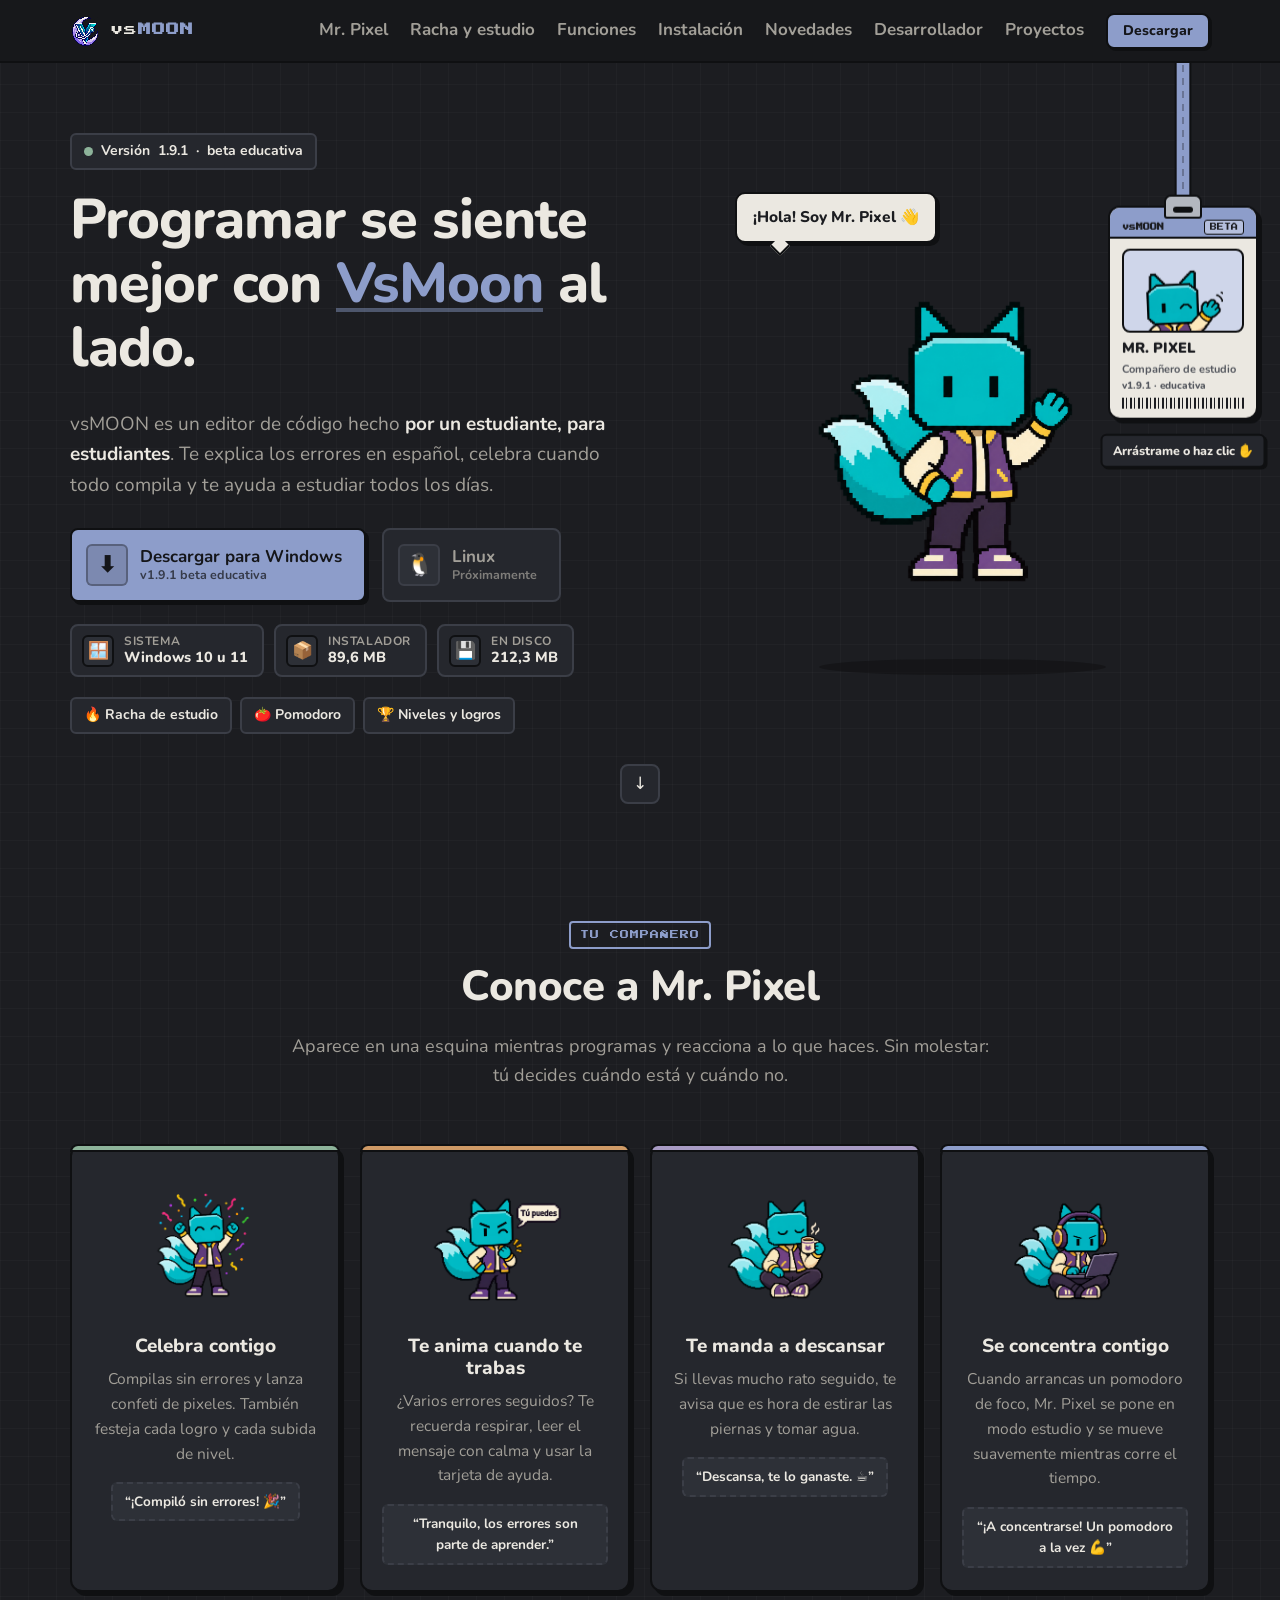
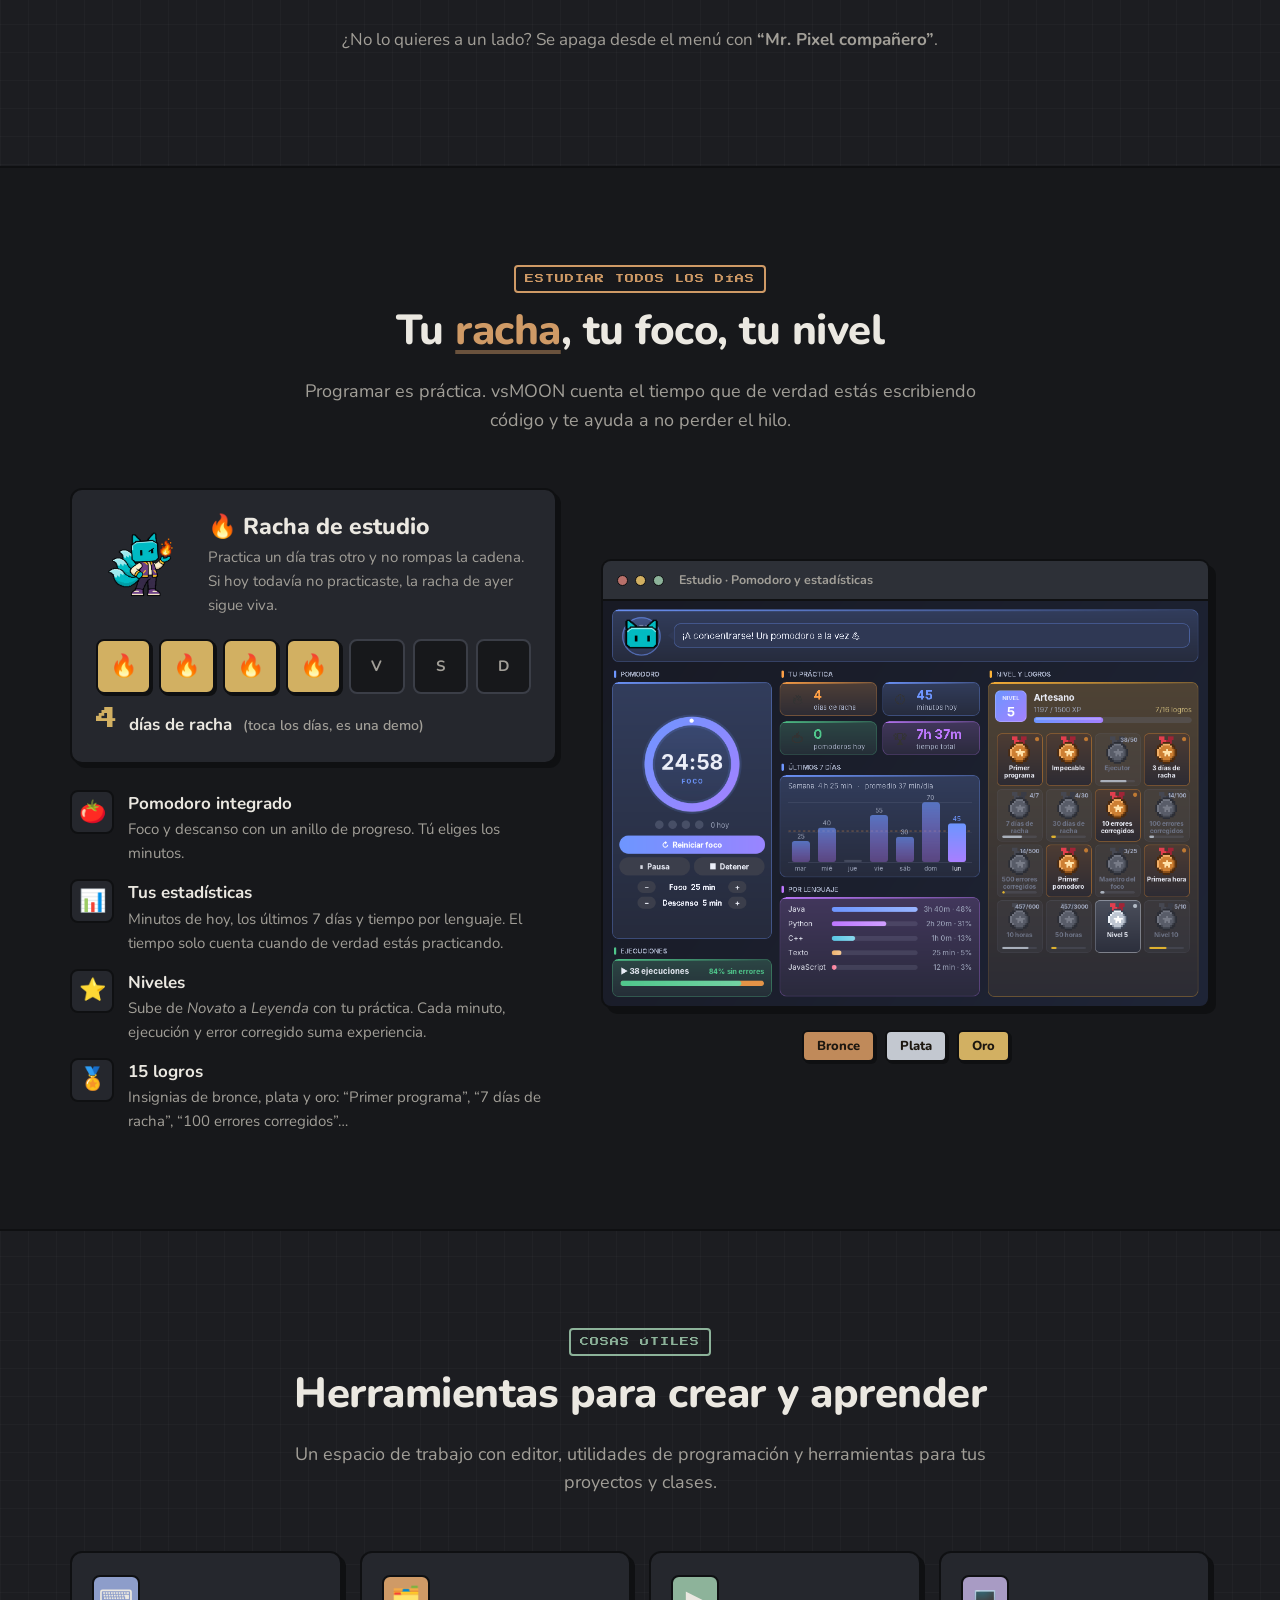
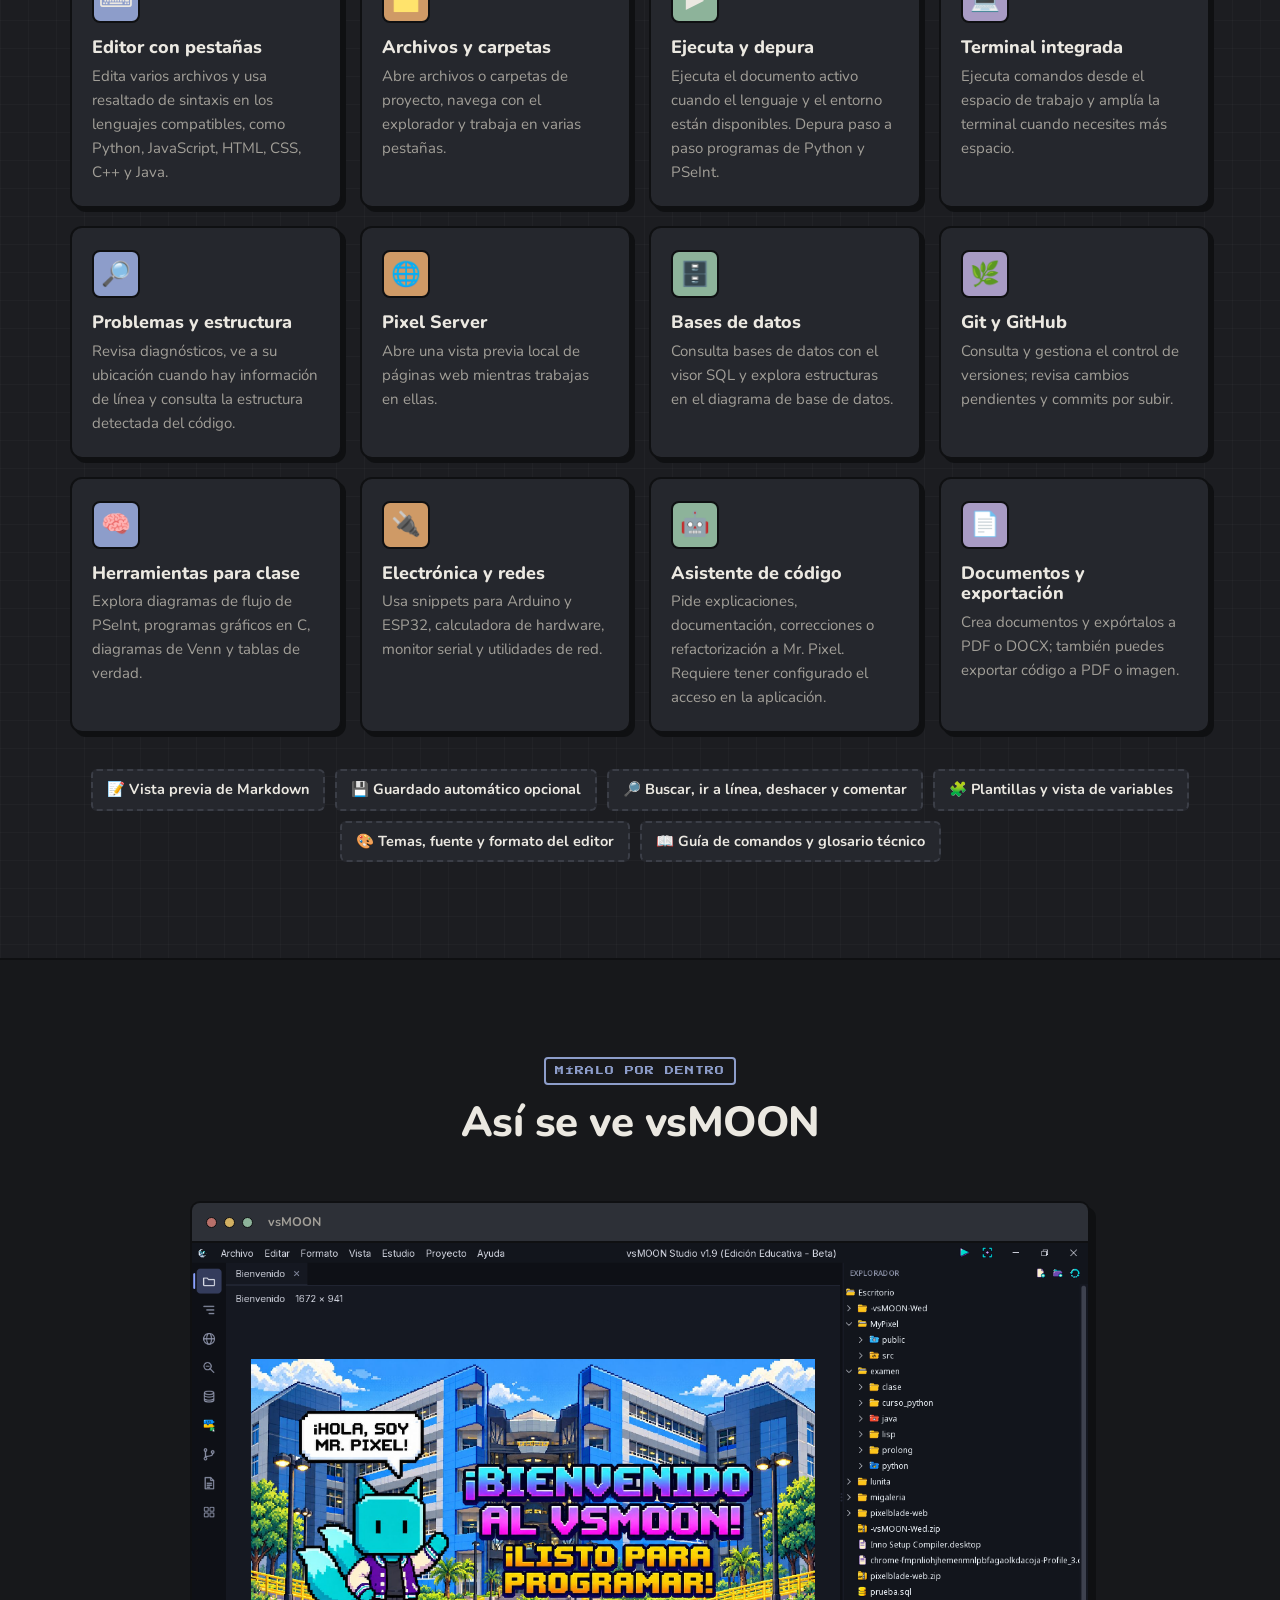
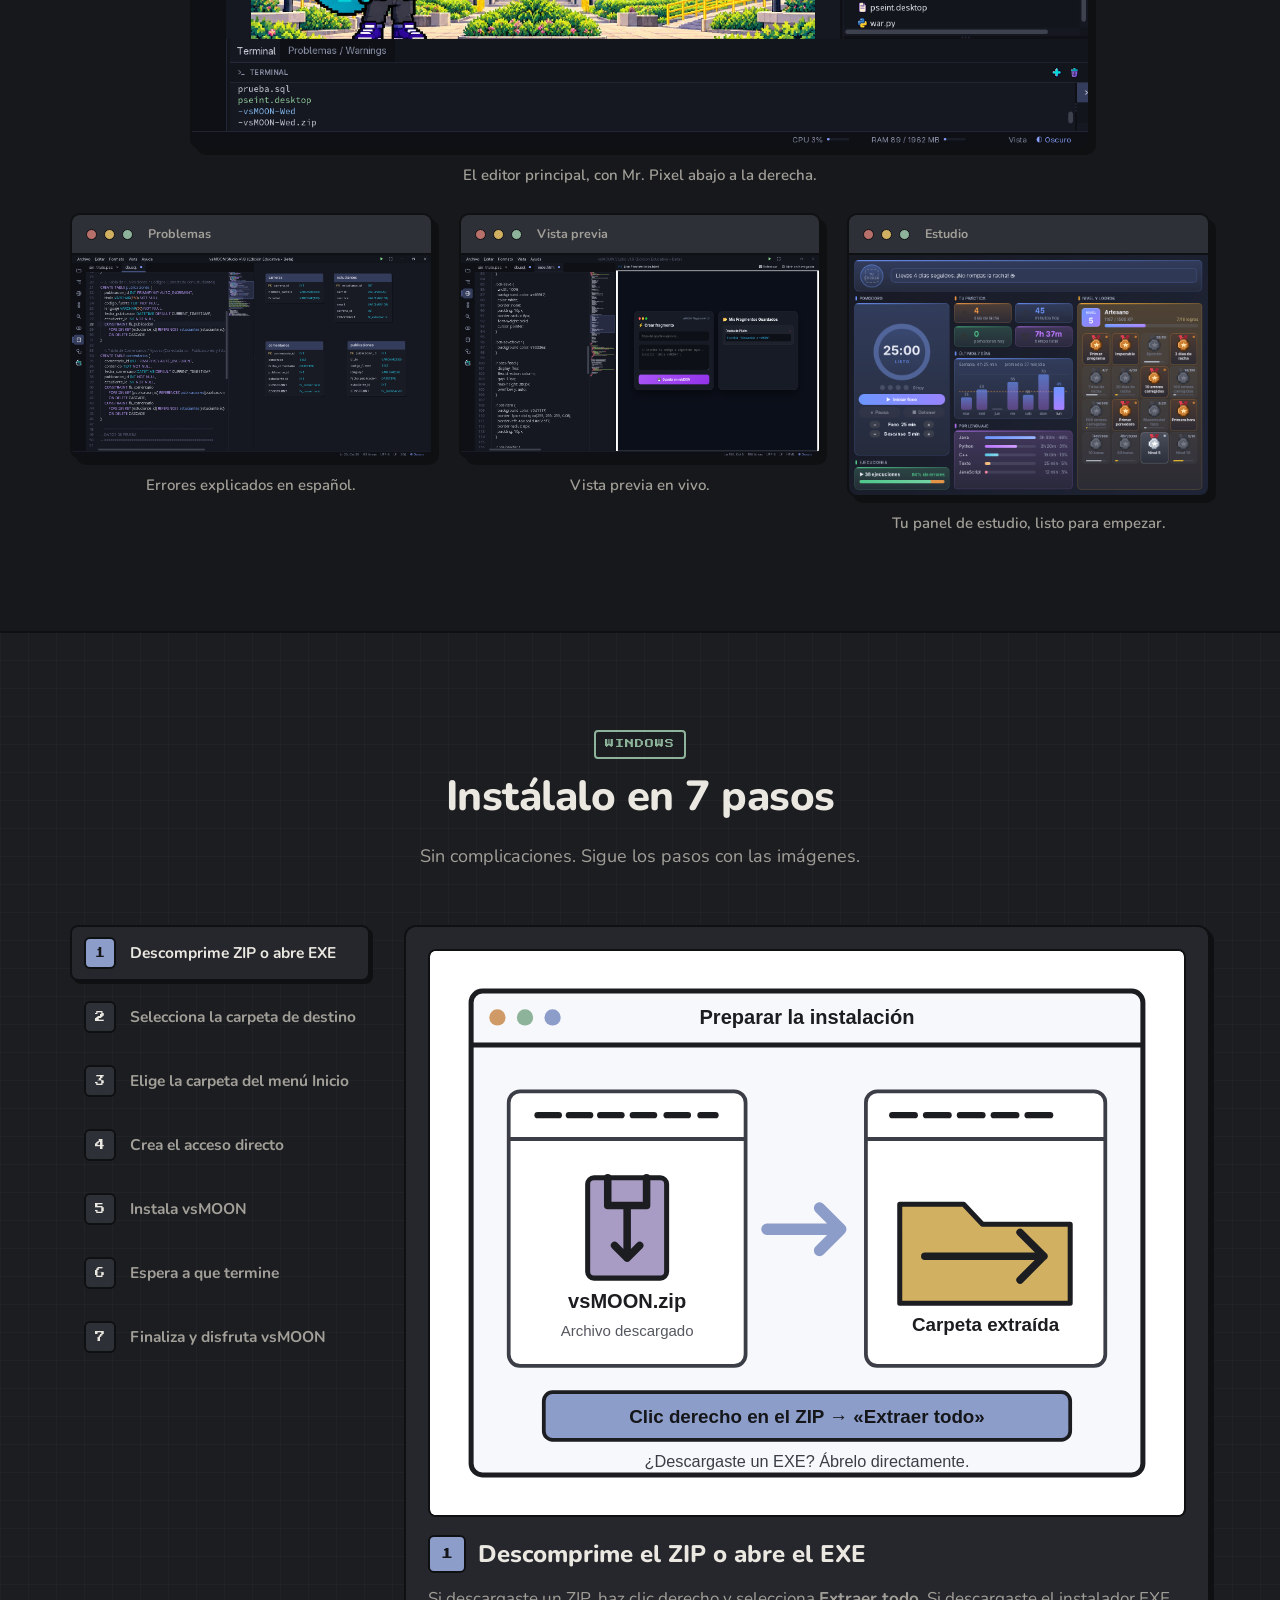
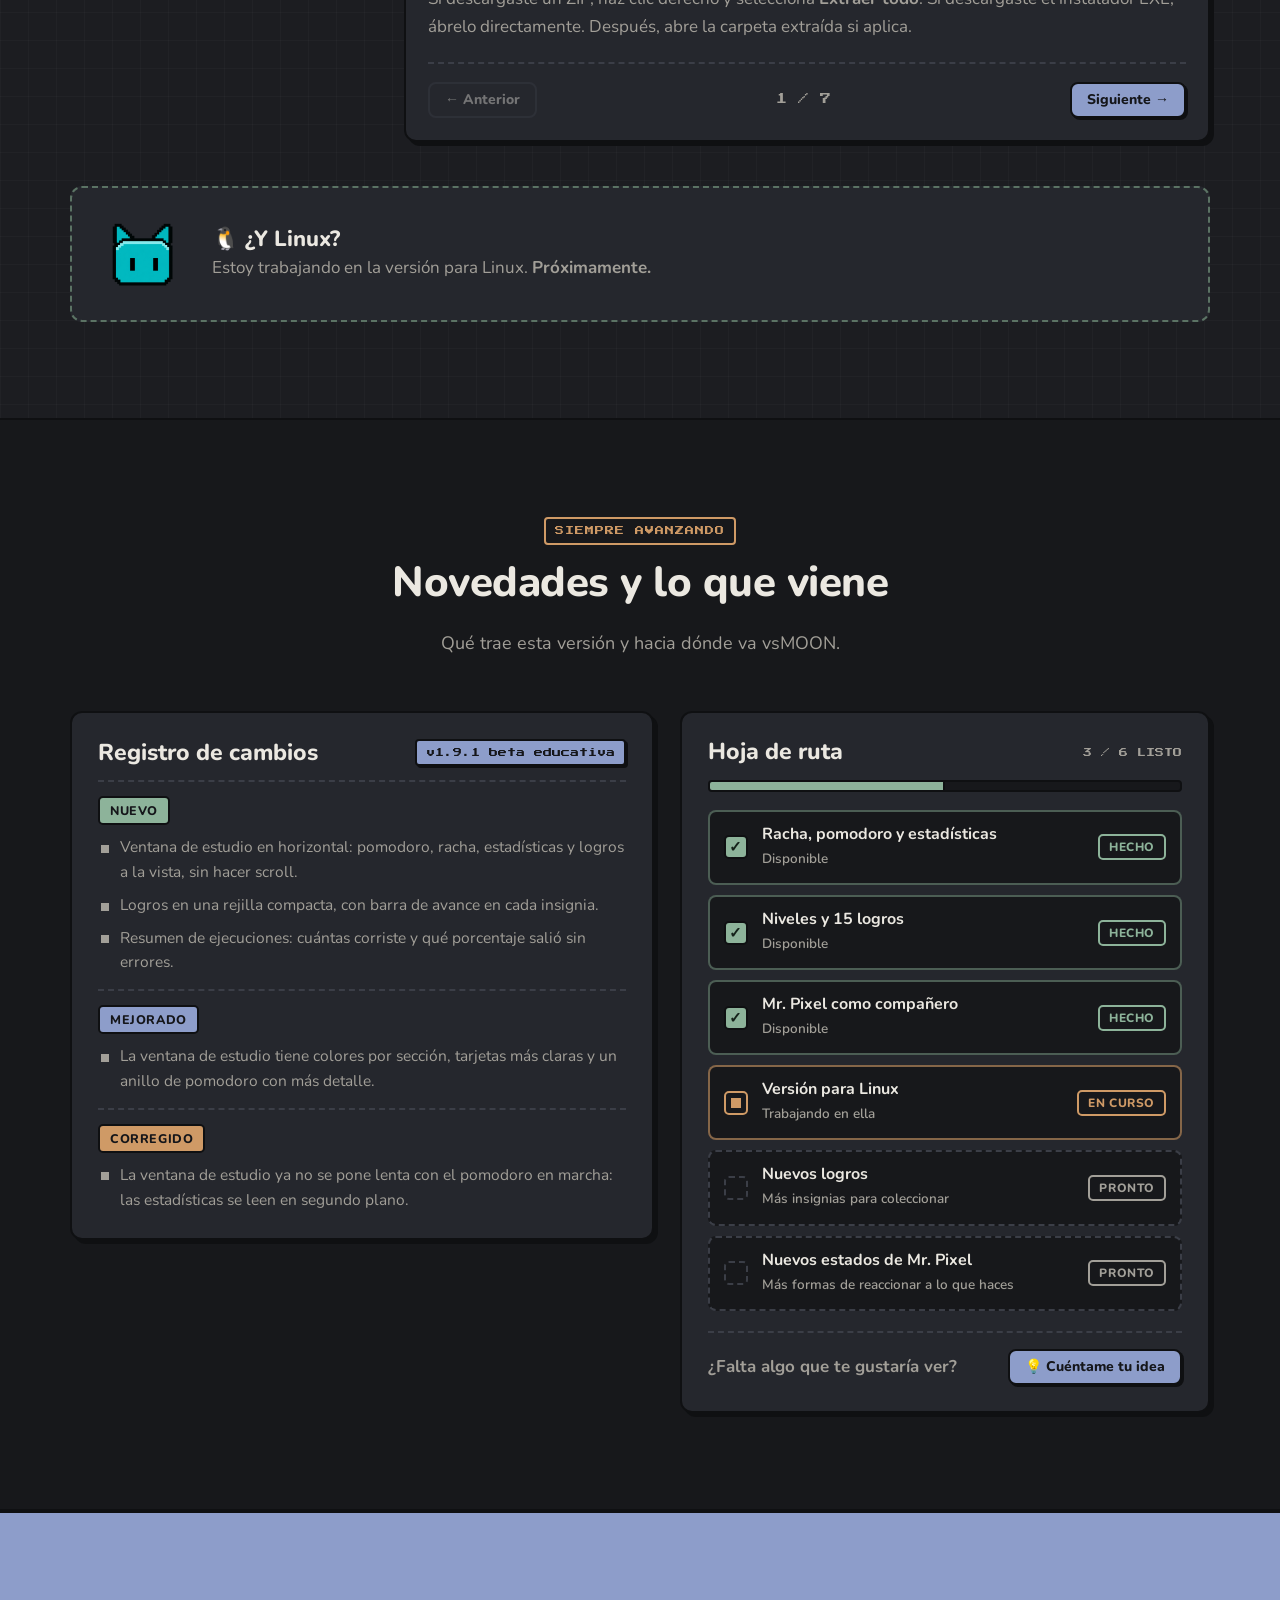
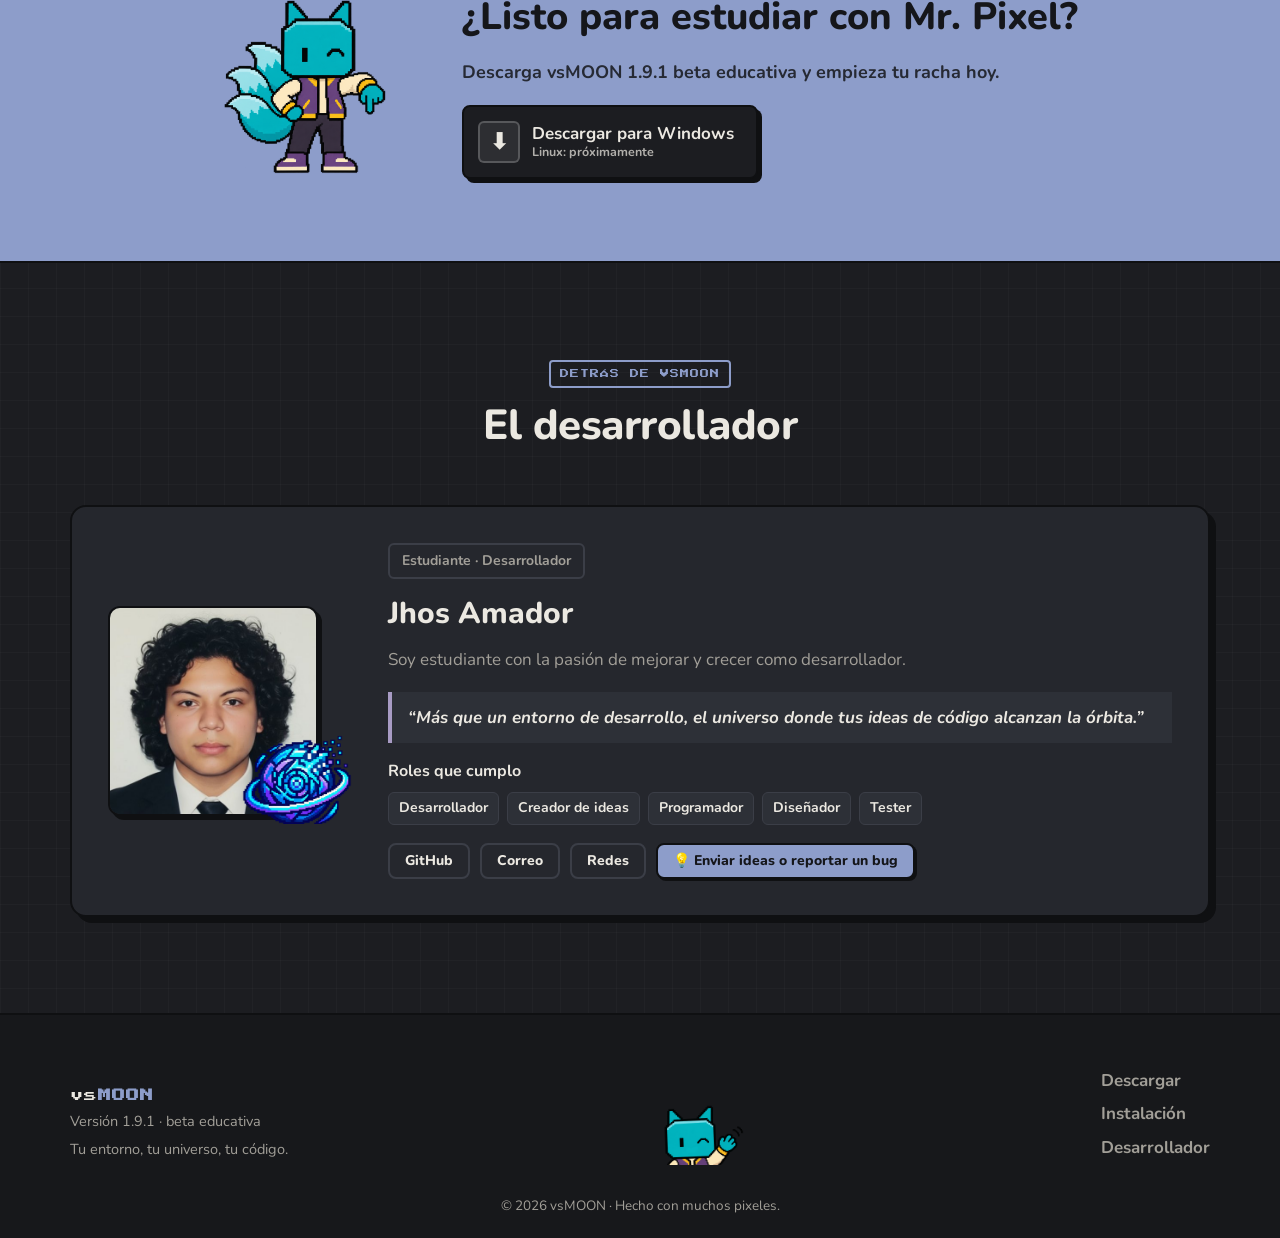
==== commit 99f1c99f: "v1.9.2" ====
--- a/index.html
+++ b/index.html
@@ -45,7 +45,7 @@
       <a href="#novedades">Novedades</a>
       <a href="#dev">Desarrollador</a>
       <a href="proyectos.html">Proyectos</a>
-      <a class="btn btn--mini" href="https://github.com/css40/download-vsmoon/releases/download/v1.9.1/Vsmoon.zip">Descargar</a>
+      <a class="btn btn--mini" href="https://github.com/css40/download-vsmoon/releases/tag/V1.9.2">Descargar</a>
     </nav>
   </header>
 
@@ -59,7 +59,7 @@
           <p class="hero__sub">vsMOON es un editor de código hecho <strong>por un estudiante, para estudiantes</strong>. Te explica los errores en español, celebra cuando todo compila y te ayuda a estudiar todos los días.</p>
 
           <div class="hero__cta" id="descargar">
-            <a class="btn btn--grande" href="https://github.com/css40/download-vsmoon/releases/download/v1.9.1/Vsmoon.zip" data-descarga-windows download>
+            <a class="btn btn--grande" href="https://github.com/css40/download-vsmoon/releases/tag/V1.9.2" data-descarga-windows>
               <span class="btn__icono">⬇</span>
               <span class="btn__txt"><b>Descargar para Windows</b><small>v<span data-version>1.9.1</span> beta educativa</small></span>
             </a>
@@ -453,7 +453,7 @@
         <div>
           <h2>¿Listo para estudiar con Mr. Pixel?</h2>
           <p>Descarga vsMOON <span data-version>1.9.1</span> <span data-canal>beta educativa</span> y empieza tu racha hoy.</p>
-          <a class="btn btn--grande" href="https://github.com/css40/download-vsmoon/releases/download/v1.9.1/Vsmoon.zip" data-descarga-windows download>
+          <a class="btn btn--grande" href="https://github.com/css40/download-vsmoon/releases/tag/V1.9.2" data-descarga-windows>
             <span class="btn__icono">⬇</span>
             <span class="btn__txt"><b>Descargar para Windows</b><small>Linux: próximamente</small></span>
           </a>
@@ -560,7 +560,7 @@
              data-pose="Mr. Pixel asomándose desde el borde inferior, despidiéndose con la mano. Solo cabeza y brazo. (300×200, fondo transparente)">
       </figure>
       <div class="pie__links">
-        <a href="https://github.com/css40/download-vsmoon/releases/download/v1.9.1/Vsmoon.zip">Descargar</a>
+        <a href="https://github.com/css40/download-vsmoon/releases/tag/V1.9.2">Descargar</a>
         <a href="#instalacion">Instalación</a>
         <a href="#dev">Desarrollador</a>
       </div>
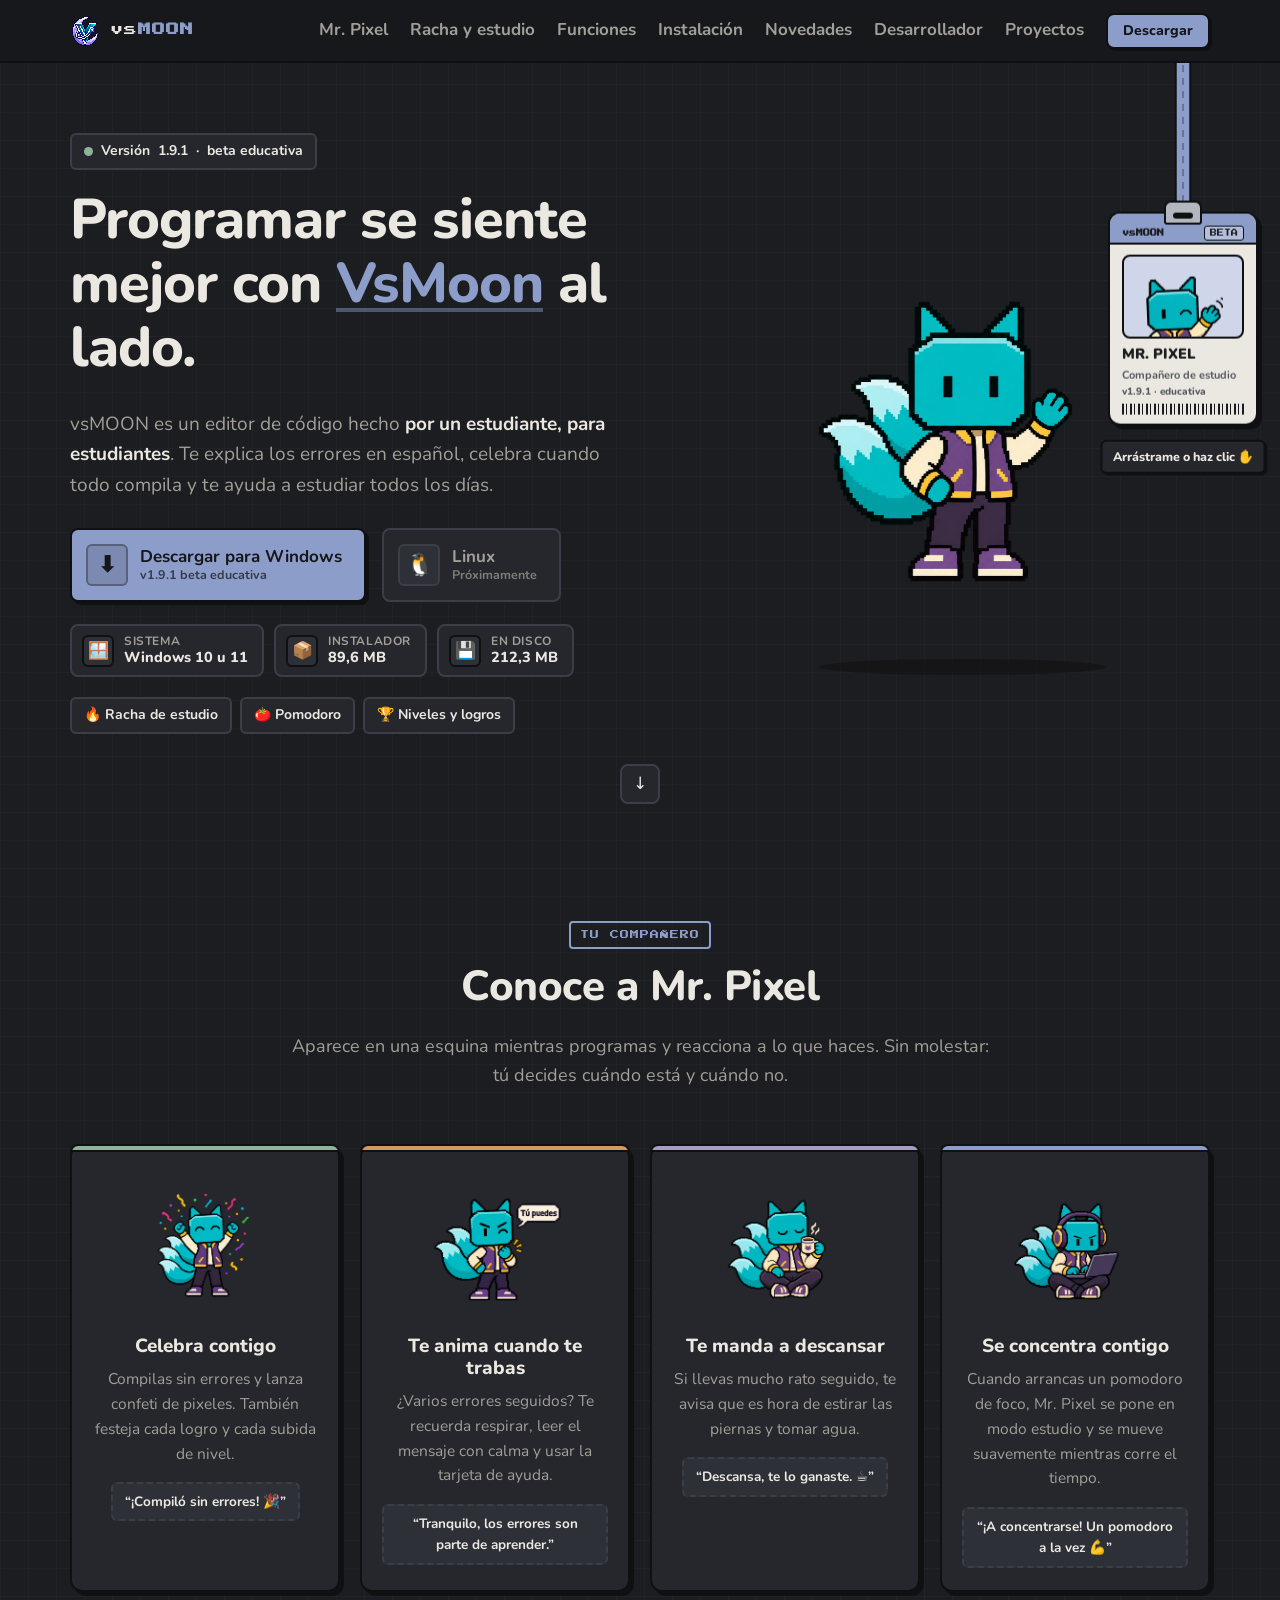
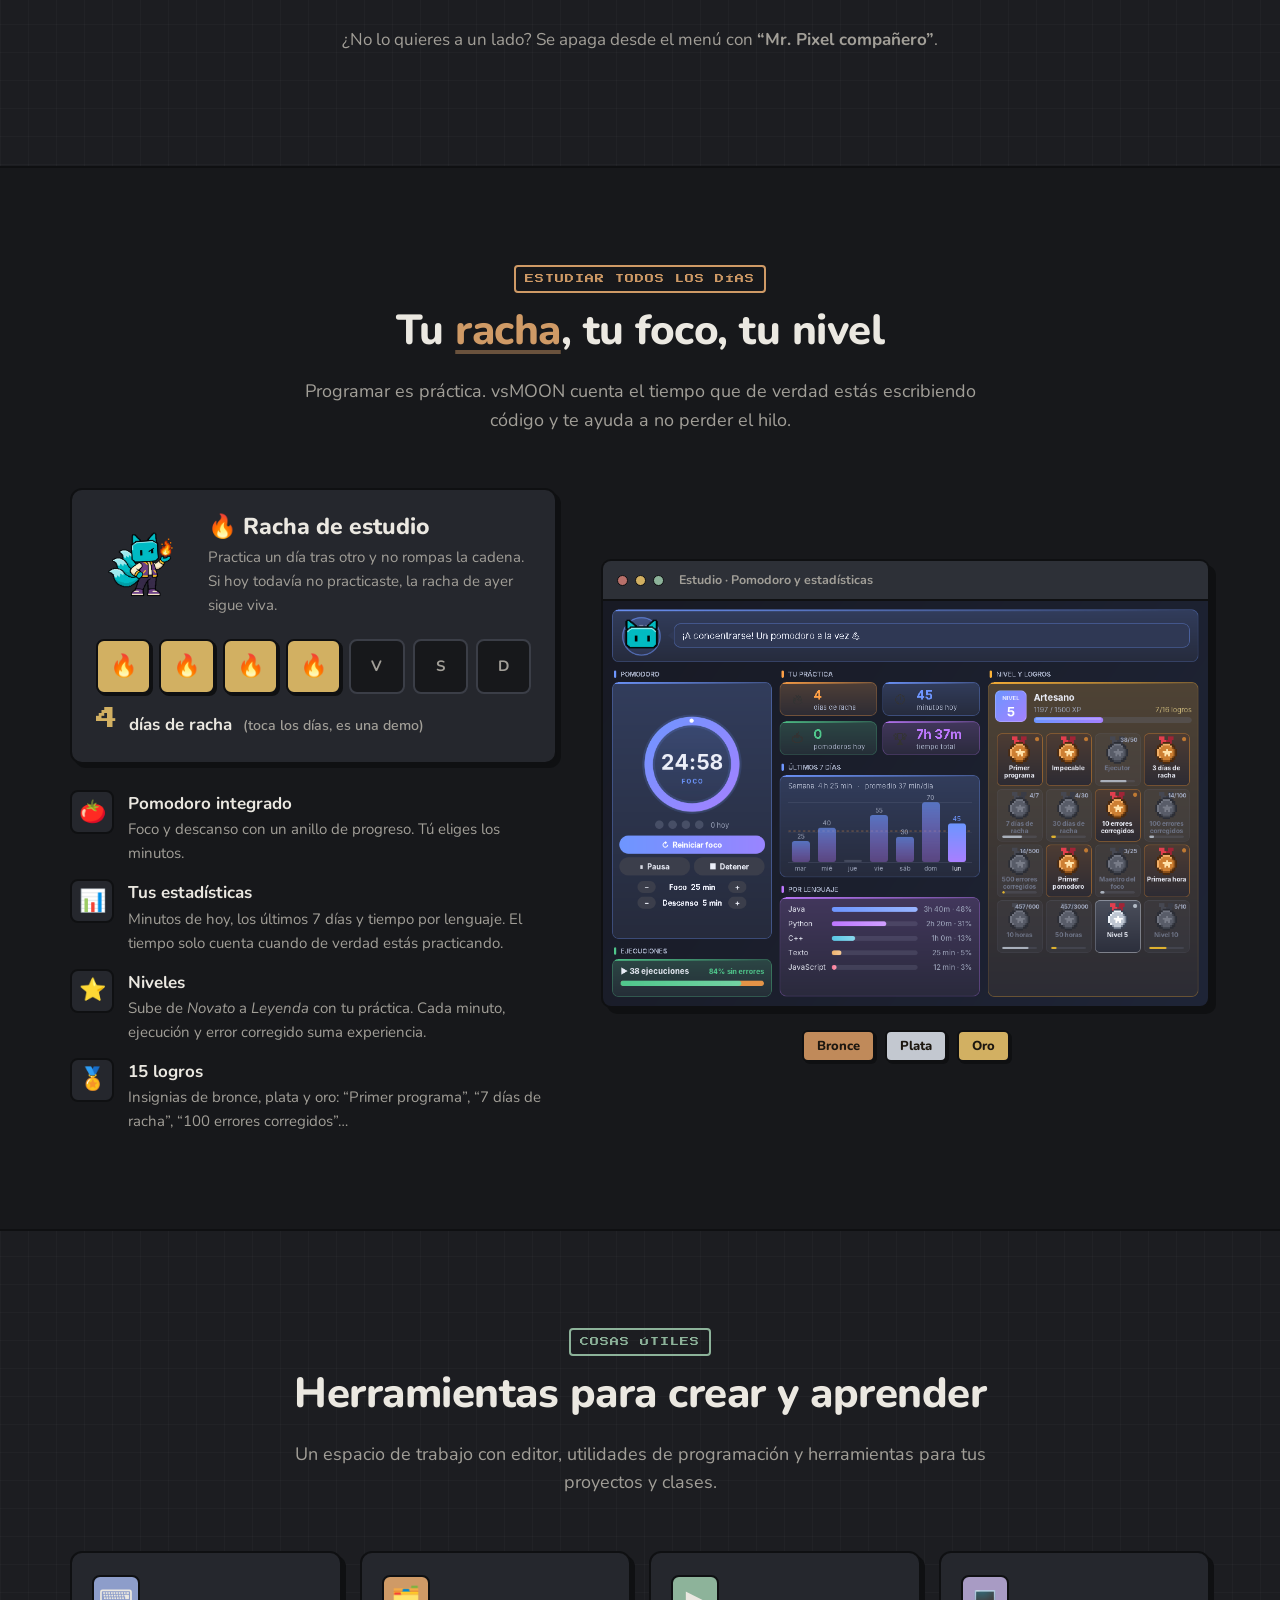
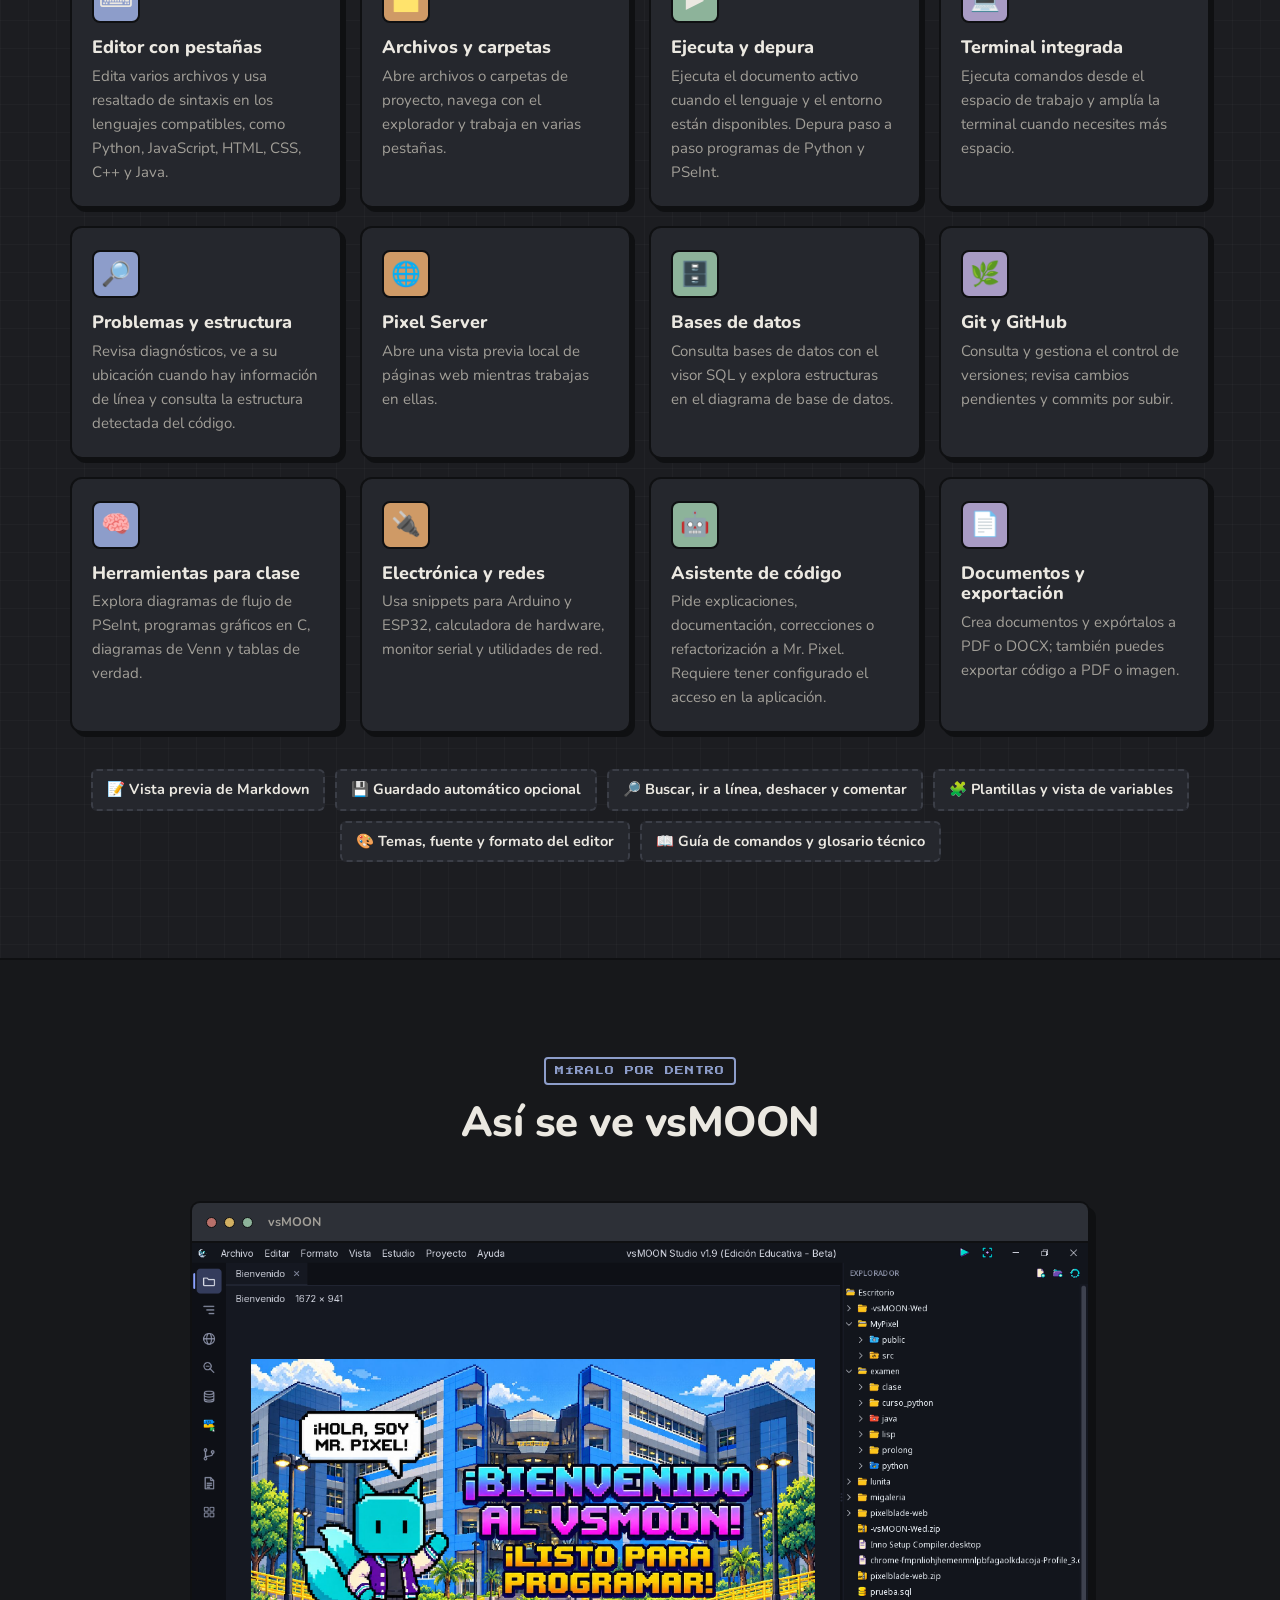
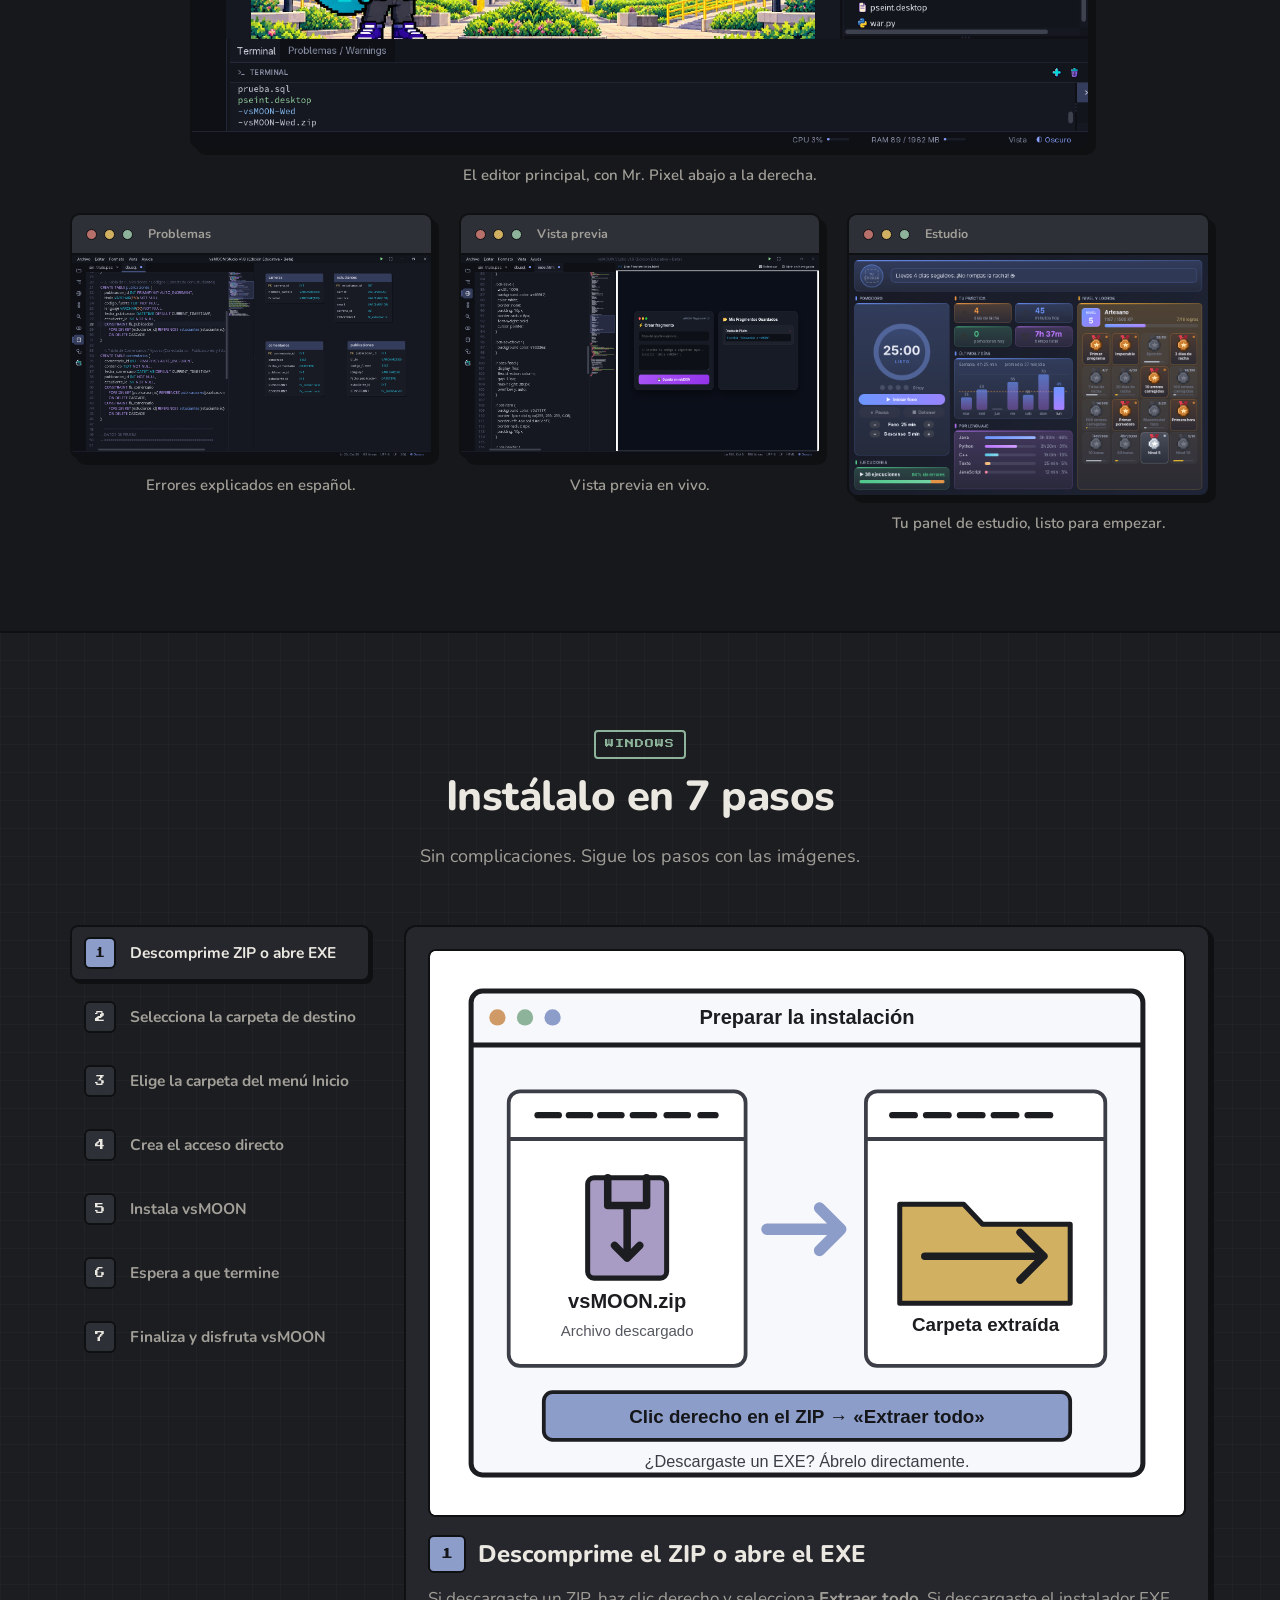
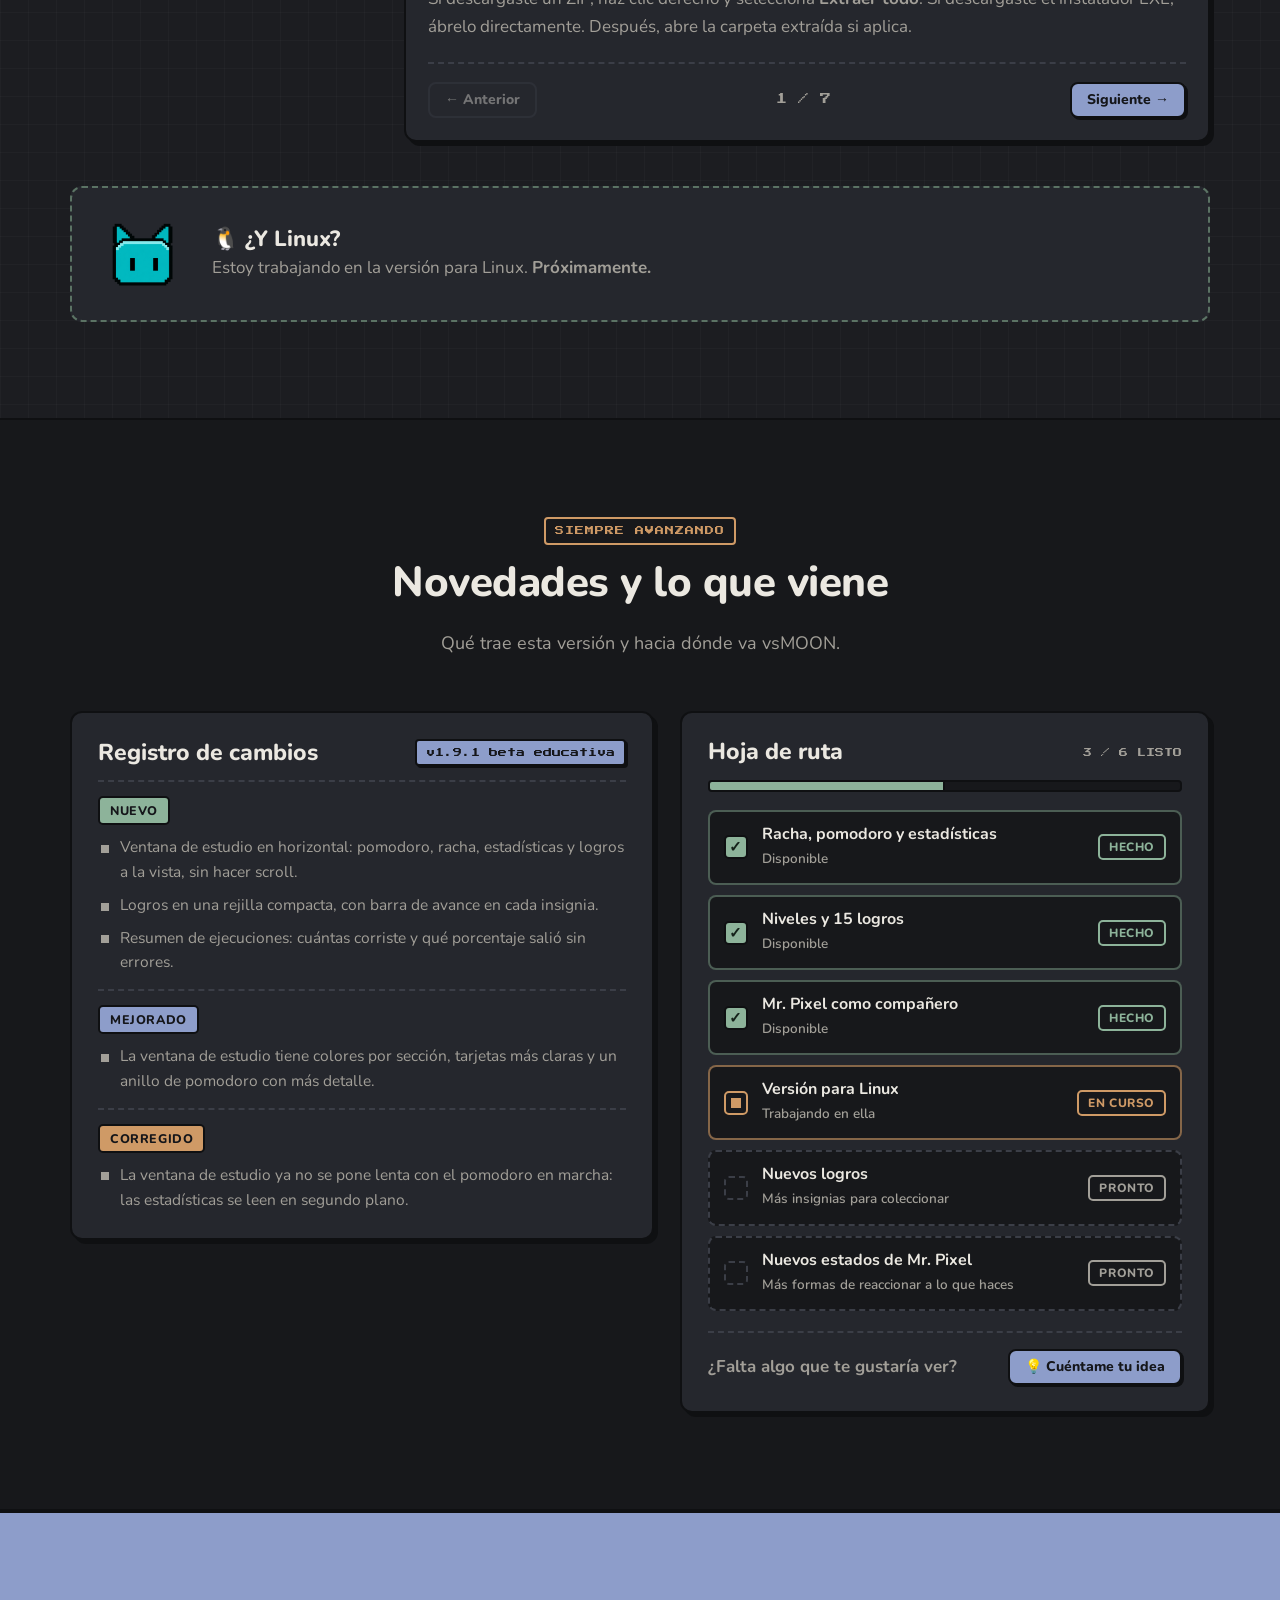
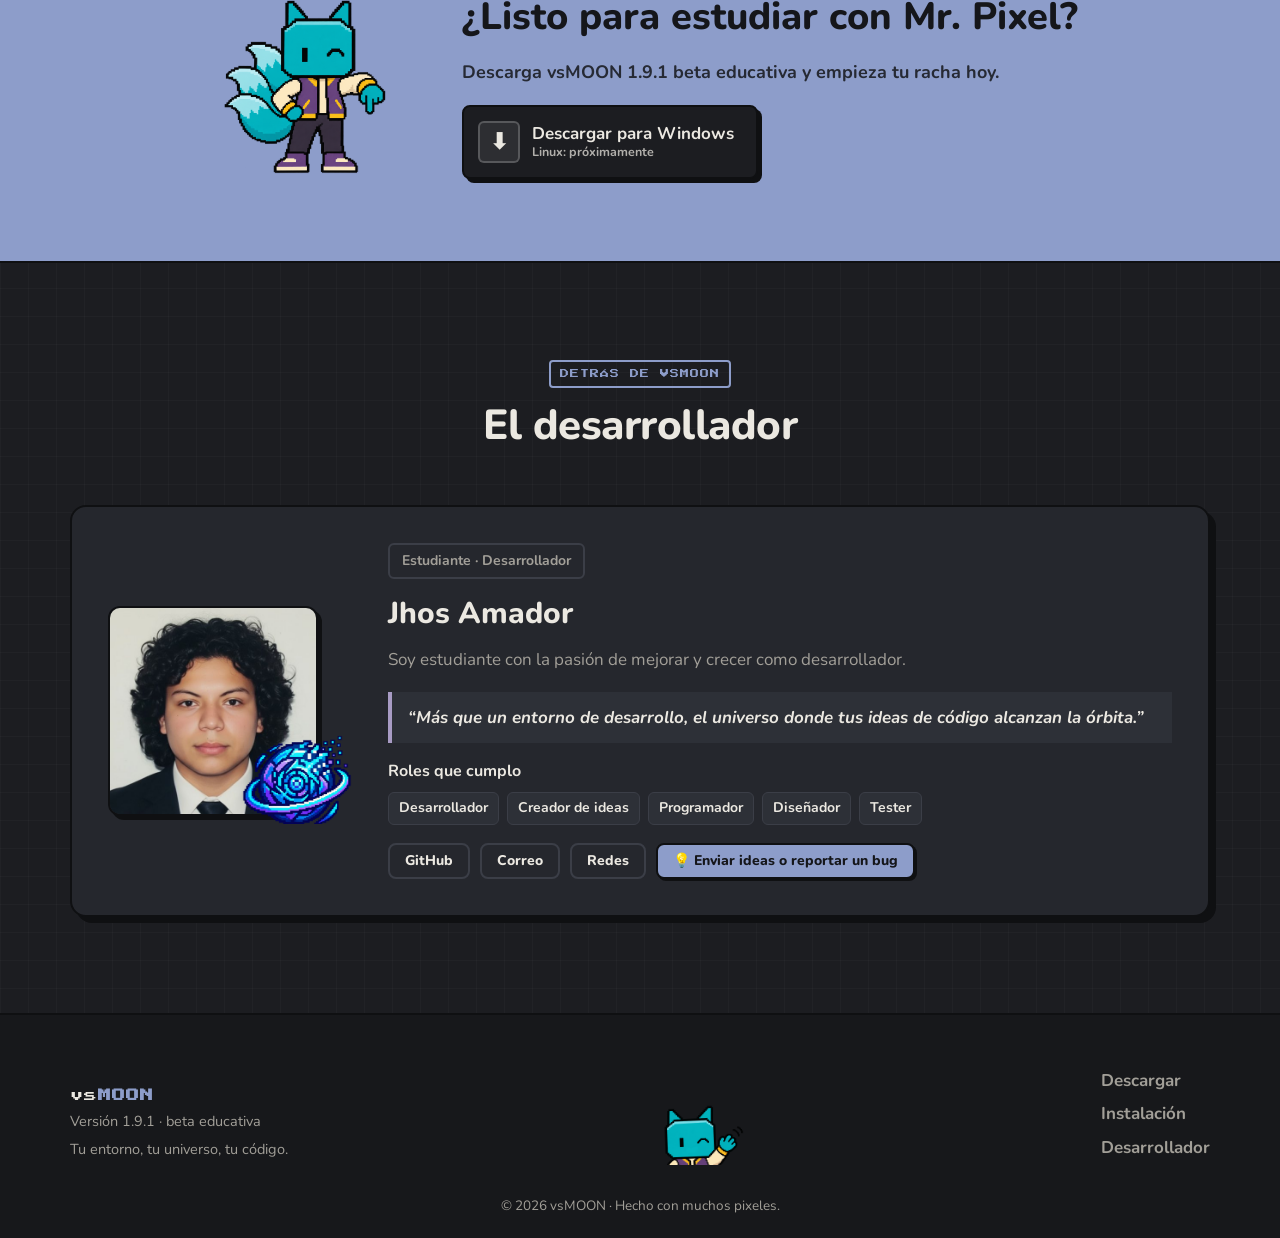
==== commit ad97321f: "correpcion de link" ====
--- a/index.html
+++ b/index.html
@@ -45,7 +45,7 @@
       <a href="#novedades">Novedades</a>
       <a href="#dev">Desarrollador</a>
       <a href="proyectos.html">Proyectos</a>
-      <a class="btn btn--mini" href="https://github.com/css40/download-vsmoon/releases/tag/V1.9.2">Descargar</a>
+      <a class="btn btn--mini" href="https://github.com/css40/download-vsmoon/releases/download/V1.9.2/Vsmoon-V1.9.2.zip">Descargar</a>
     </nav>
   </header>
 
@@ -59,7 +59,7 @@
           <p class="hero__sub">vsMOON es un editor de código hecho <strong>por un estudiante, para estudiantes</strong>. Te explica los errores en español, celebra cuando todo compila y te ayuda a estudiar todos los días.</p>
 
           <div class="hero__cta" id="descargar">
-            <a class="btn btn--grande" href="https://github.com/css40/download-vsmoon/releases/tag/V1.9.2" data-descarga-windows>
+            <a class="btn btn--grande" href="https://github.com/css40/download-vsmoon/releases/download/V1.9.2/Vsmoon-V1.9.2.zip" data-descarga-windows>
               <span class="btn__icono">⬇</span>
               <span class="btn__txt"><b>Descargar para Windows</b><small>v<span data-version>1.9.1</span> beta educativa</small></span>
             </a>
@@ -453,7 +453,7 @@
         <div>
           <h2>¿Listo para estudiar con Mr. Pixel?</h2>
           <p>Descarga vsMOON <span data-version>1.9.1</span> <span data-canal>beta educativa</span> y empieza tu racha hoy.</p>
-          <a class="btn btn--grande" href="https://github.com/css40/download-vsmoon/releases/tag/V1.9.2" data-descarga-windows>
+          <a class="btn btn--grande" href="https://github.com/css40/download-vsmoon/releases/download/V1.9.2/Vsmoon-V1.9.2.zip" data-descarga-windows>
             <span class="btn__icono">⬇</span>
             <span class="btn__txt"><b>Descargar para Windows</b><small>Linux: próximamente</small></span>
           </a>
@@ -532,7 +532,7 @@
         <!-- CARA 2 · desarrollador -->
         <div class="cara cara--dorso">
           <span class="cara__clip"></span>
-          <div class="cara__cab"><b>vsMOON</b><i>DEV</i></div>
+          <div class="cara__cab"><b>VsMOON</b><i>DEV</i></div>
           <figure class="cara__foto slot">
             <img src="img/mrpixel/miniavatar.png" alt="Avatar del desarrollador"
                  data-pose="Tu avatar o tu foto (cuadrada, 500×500). Es la misma imagen de la sección del desarrollador.">
@@ -560,7 +560,7 @@
              data-pose="Mr. Pixel asomándose desde el borde inferior, despidiéndose con la mano. Solo cabeza y brazo. (300×200, fondo transparente)">
       </figure>
       <div class="pie__links">
-        <a href="https://github.com/css40/download-vsmoon/releases/tag/V1.9.2">Descargar</a>
+        <a href="https://github.com/css40/download-vsmoon/releases/download/V1.9.2/Vsmoon-V1.9.2.zip">Descargar</a>
         <a href="#instalacion">Instalación</a>
         <a href="#dev">Desarrollador</a>
       </div>
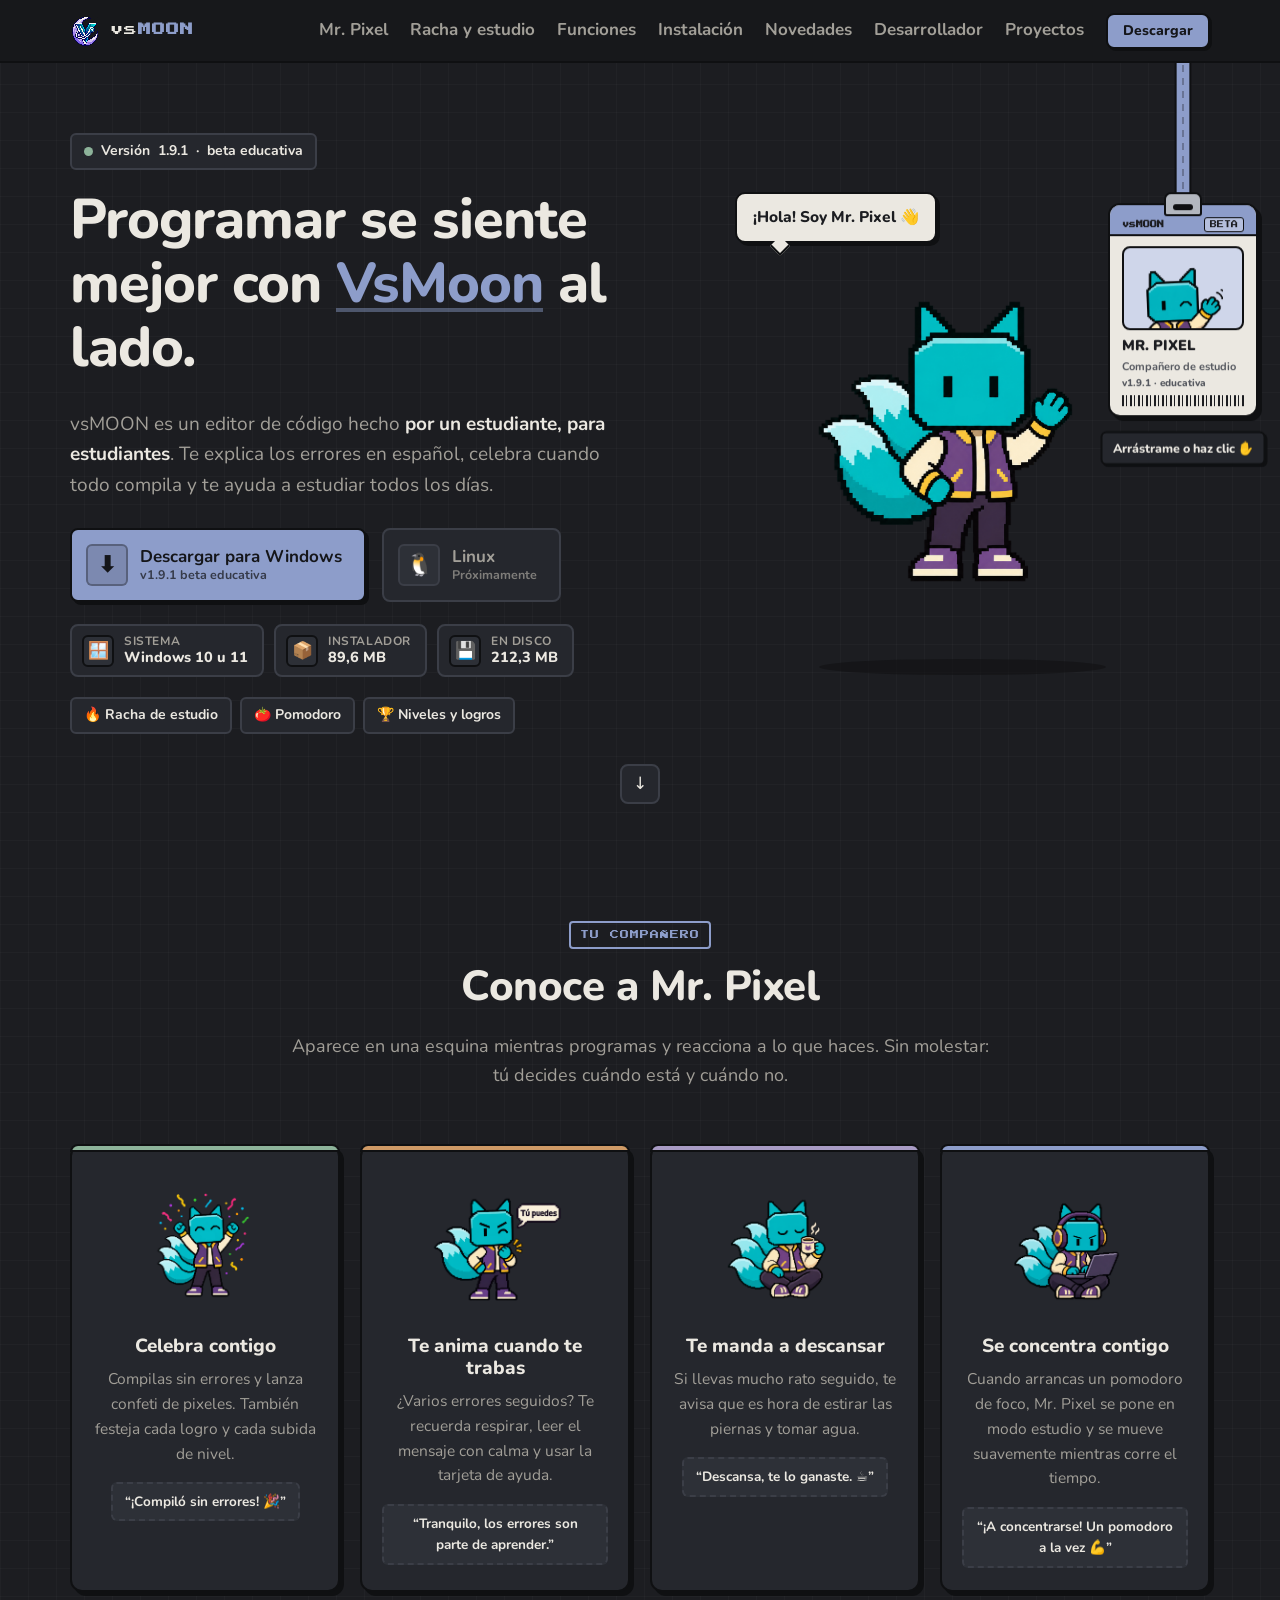
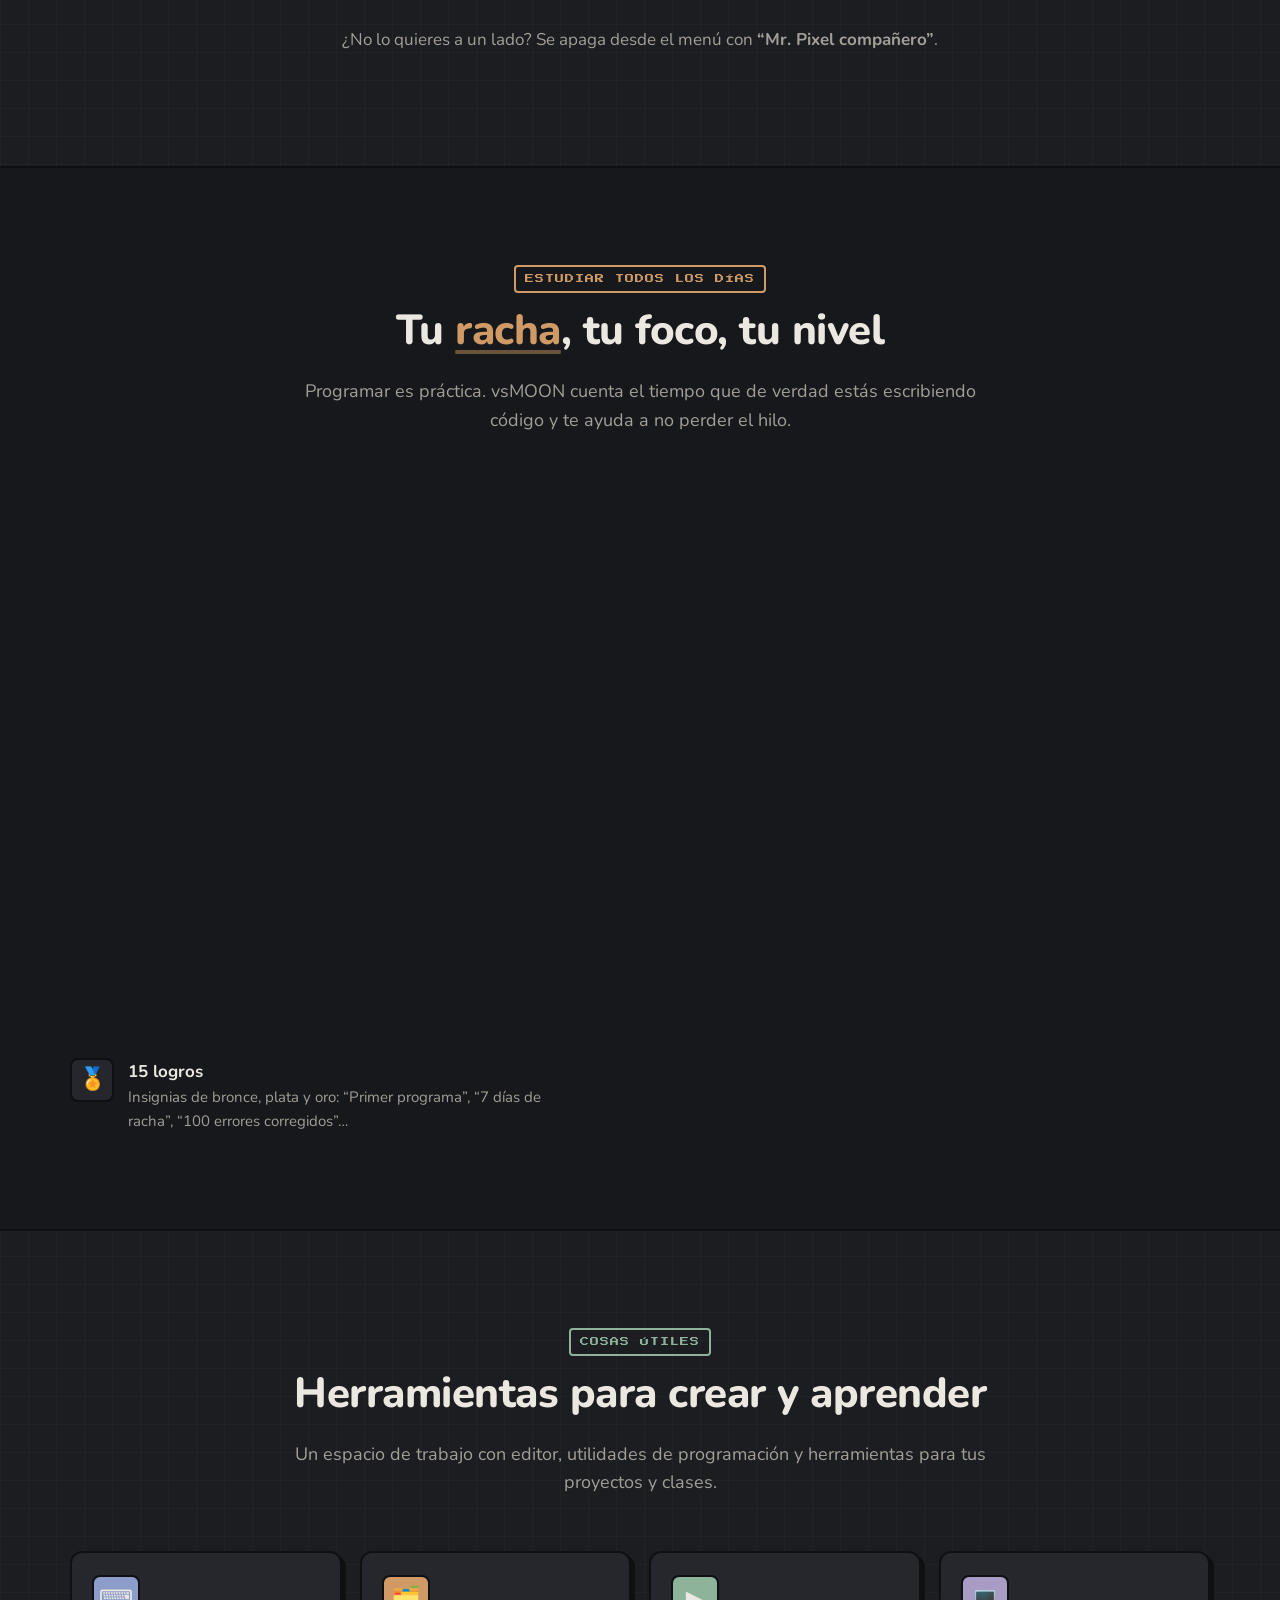
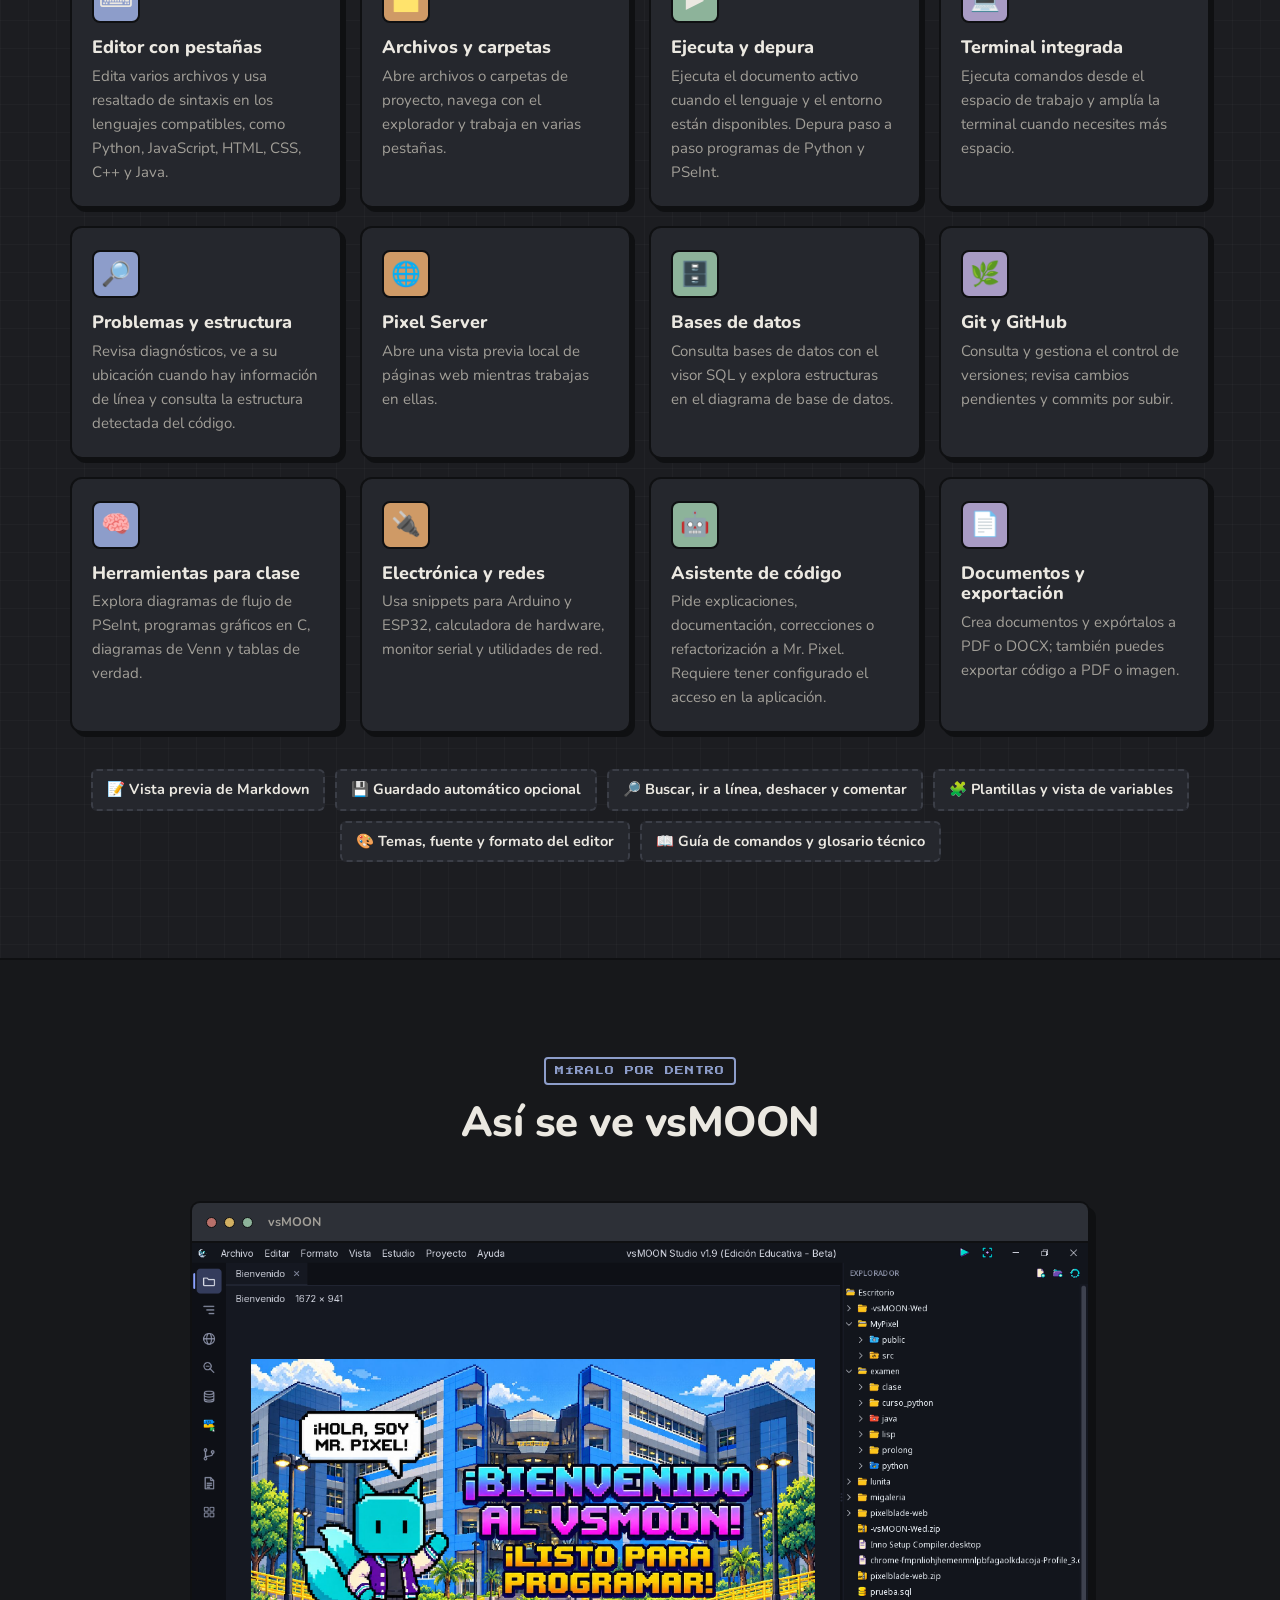
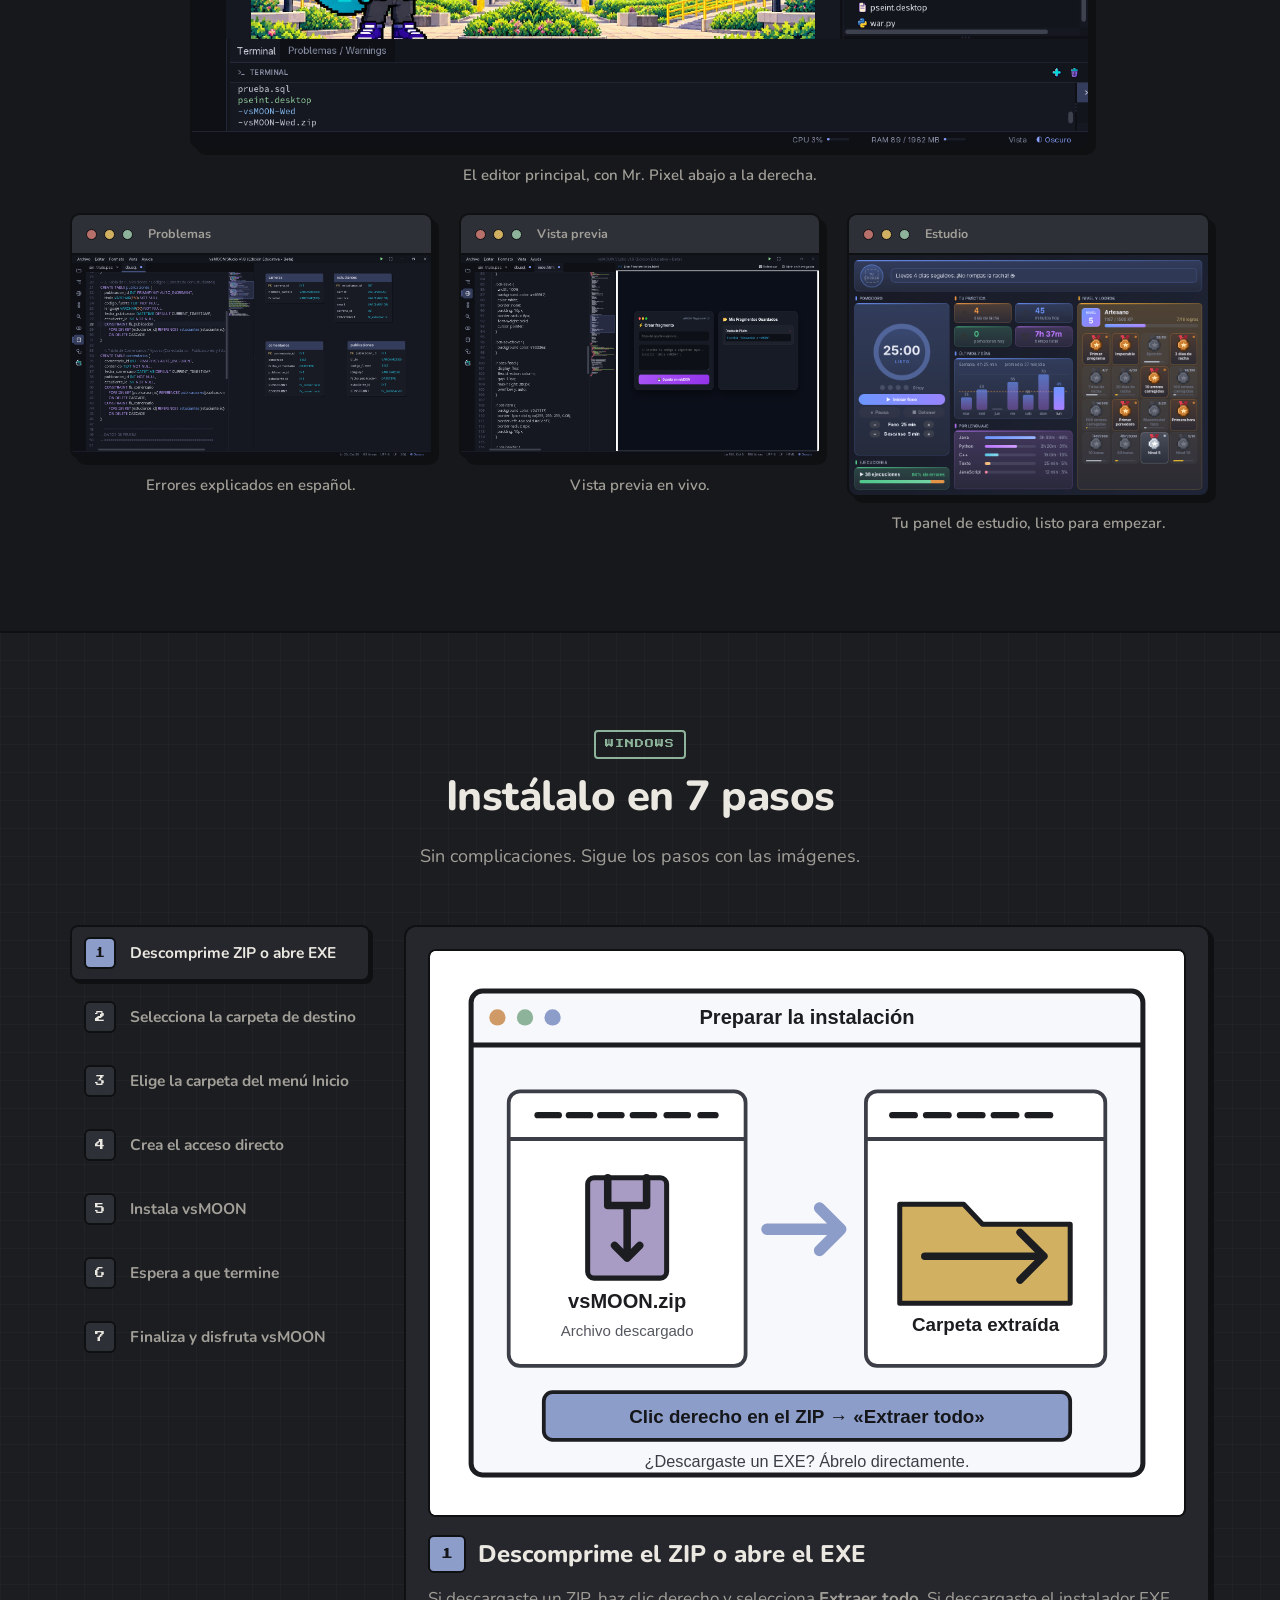
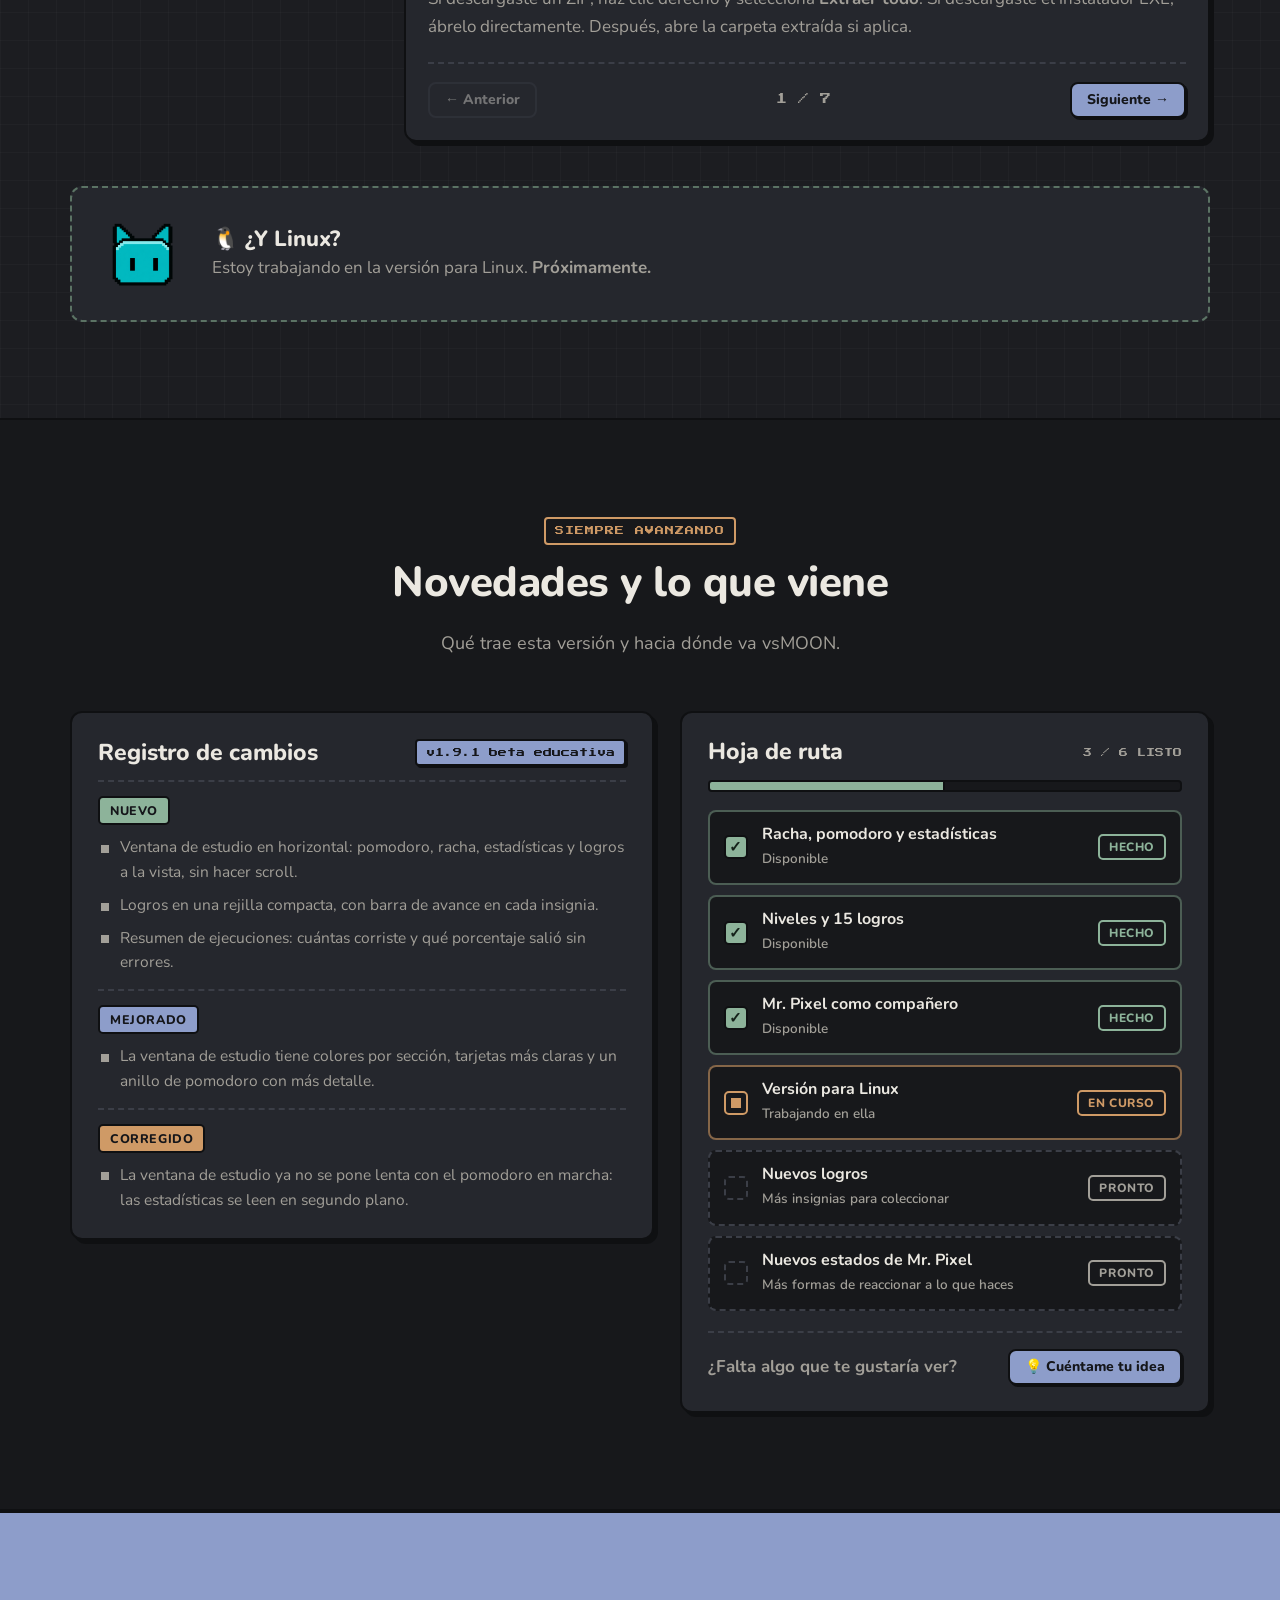
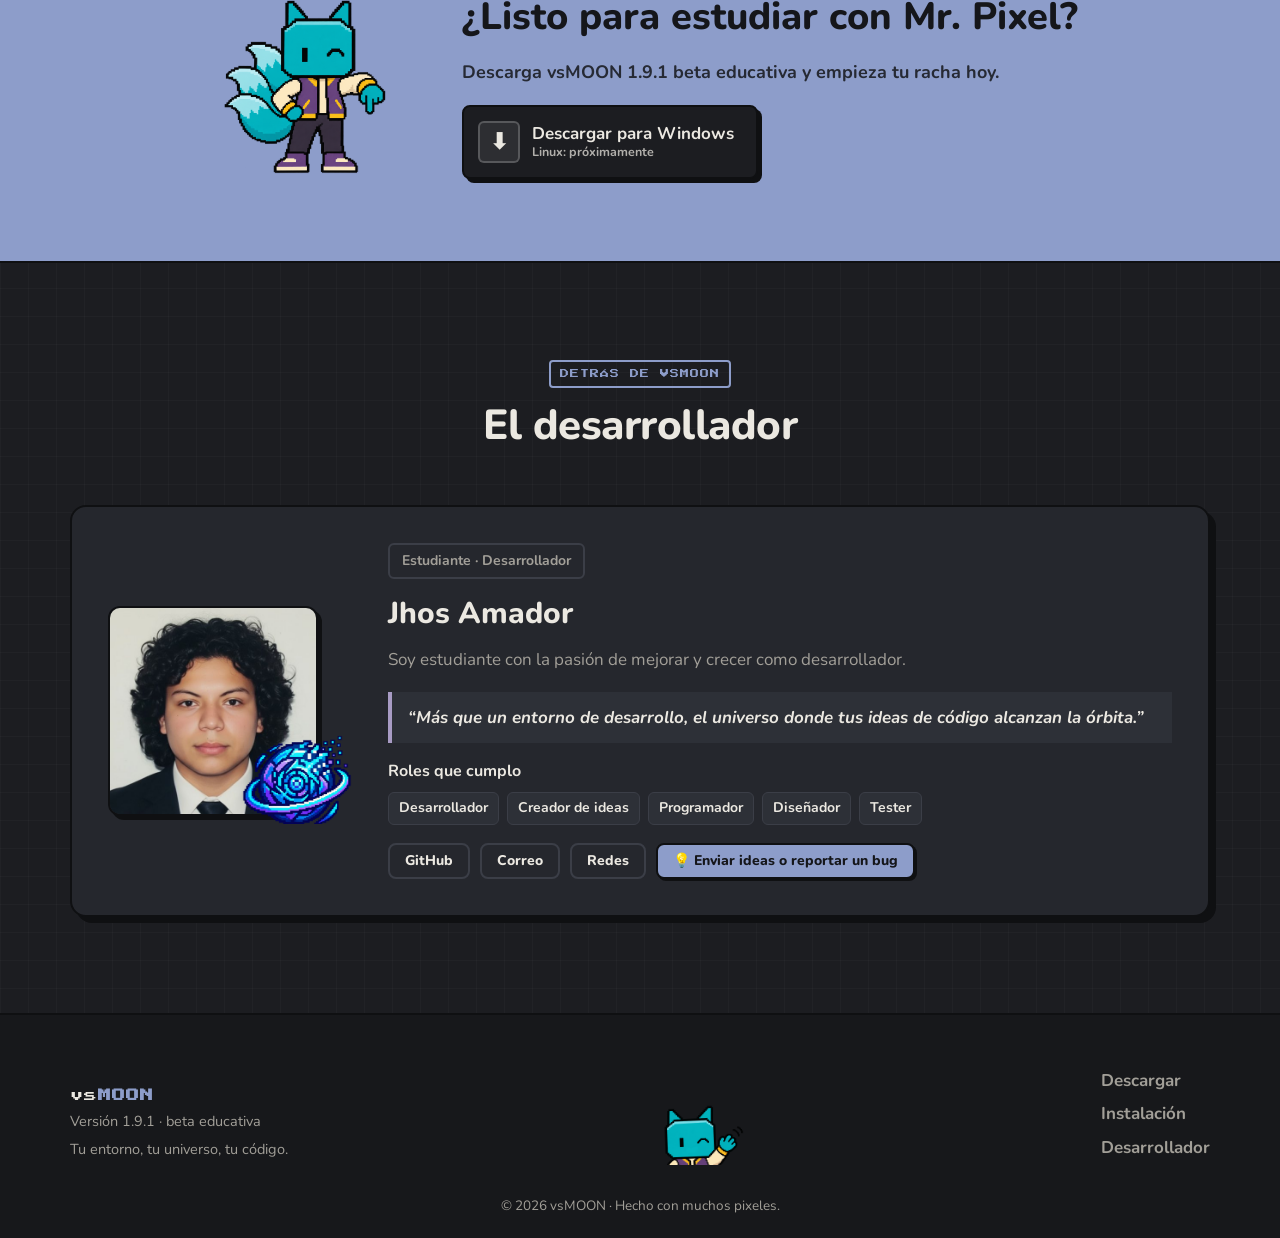
==== commit bd7543f8: "cambios-de-v1.9.2" ====
--- a/index.html
+++ b/index.html
@@ -45,7 +45,7 @@
       <a href="#novedades">Novedades</a>
       <a href="#dev">Desarrollador</a>
       <a href="proyectos.html">Proyectos</a>
-      <a class="btn btn--mini" href="https://github.com/css40/download-vsmoon/releases/download/V1.9.2/Vsmoon-V1.9.2.zip">Descargar</a>
+      <a class="btn btn--mini" href="https://github.com/css40/download-vsmoon/releases/download/V1.9.2/Vsmoon-V1.9.2.zip" download="Vsmoon-V1.9.2.zip">Descargar</a>
     </nav>
   </header>
 
@@ -59,7 +59,7 @@
           <p class="hero__sub">vsMOON es un editor de código hecho <strong>por un estudiante, para estudiantes</strong>. Te explica los errores en español, celebra cuando todo compila y te ayuda a estudiar todos los días.</p>
 
           <div class="hero__cta" id="descargar">
-            <a class="btn btn--grande" href="https://github.com/css40/download-vsmoon/releases/download/V1.9.2/Vsmoon-V1.9.2.zip" data-descarga-windows>
+            <a class="btn btn--grande" href="https://github.com/css40/download-vsmoon/releases/download/V1.9.2/Vsmoon-V1.9.2.zip" data-descarga-windows download="Vsmoon-V1.9.2.zip">
               <span class="btn__icono">⬇</span>
               <span class="btn__txt"><b>Descargar para Windows</b><small>v<span data-version>1.9.1</span> beta educativa</small></span>
             </a>
@@ -453,7 +453,7 @@
         <div>
           <h2>¿Listo para estudiar con Mr. Pixel?</h2>
           <p>Descarga vsMOON <span data-version>1.9.1</span> <span data-canal>beta educativa</span> y empieza tu racha hoy.</p>
-          <a class="btn btn--grande" href="https://github.com/css40/download-vsmoon/releases/download/V1.9.2/Vsmoon-V1.9.2.zip" data-descarga-windows>
+          <a class="btn btn--grande" href="https://github.com/css40/download-vsmoon/releases/download/V1.9.2/Vsmoon-V1.9.2.zip" data-descarga-windows download="Vsmoon-V1.9.2.zip">
             <span class="btn__icono">⬇</span>
             <span class="btn__txt"><b>Descargar para Windows</b><small>Linux: próximamente</small></span>
           </a>
@@ -560,7 +560,7 @@
              data-pose="Mr. Pixel asomándose desde el borde inferior, despidiéndose con la mano. Solo cabeza y brazo. (300×200, fondo transparente)">
       </figure>
       <div class="pie__links">
-        <a href="https://github.com/css40/download-vsmoon/releases/download/V1.9.2/Vsmoon-V1.9.2.zip">Descargar</a>
+        <a href="https://github.com/css40/download-vsmoon/releases/download/V1.9.2/Vsmoon-V1.9.2.zip" download="Vsmoon-V1.9.2.zip">Descargar</a>
         <a href="#instalacion">Instalación</a>
         <a href="#dev">Desarrollador</a>
       </div>
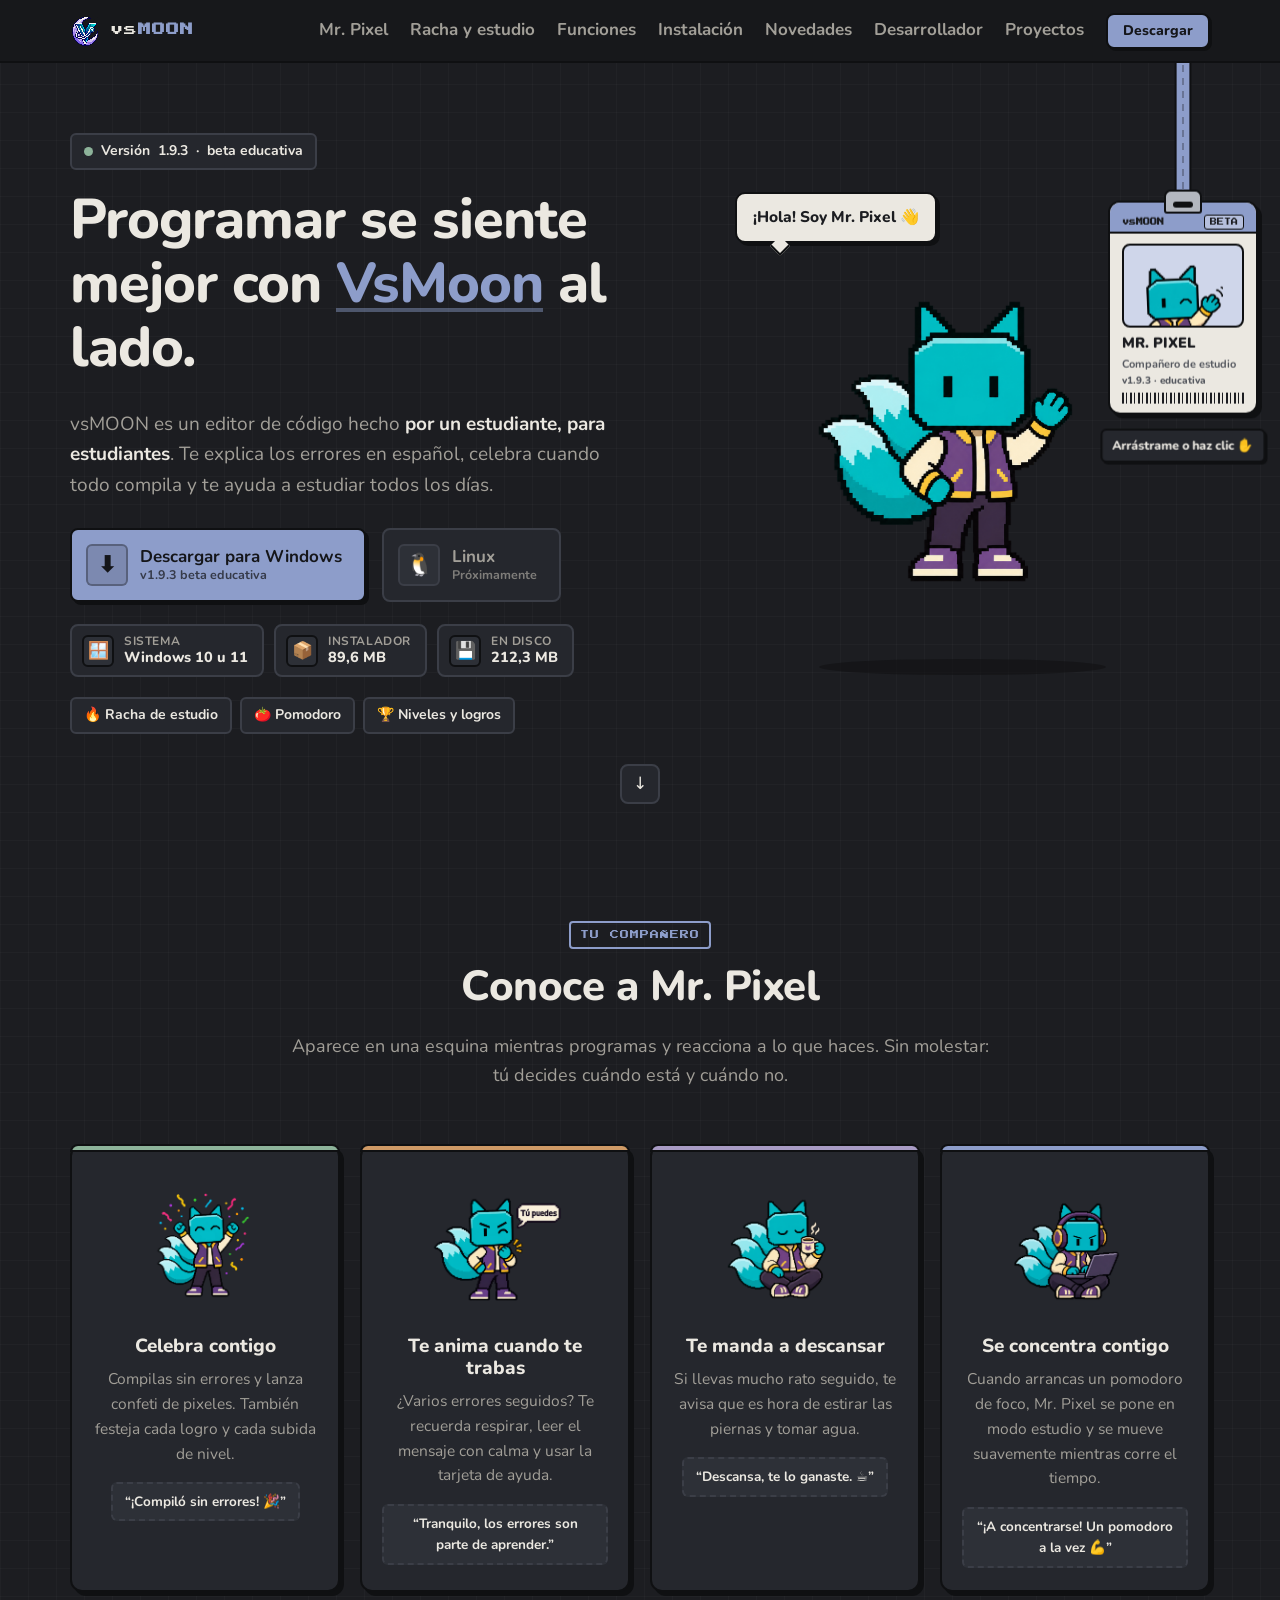
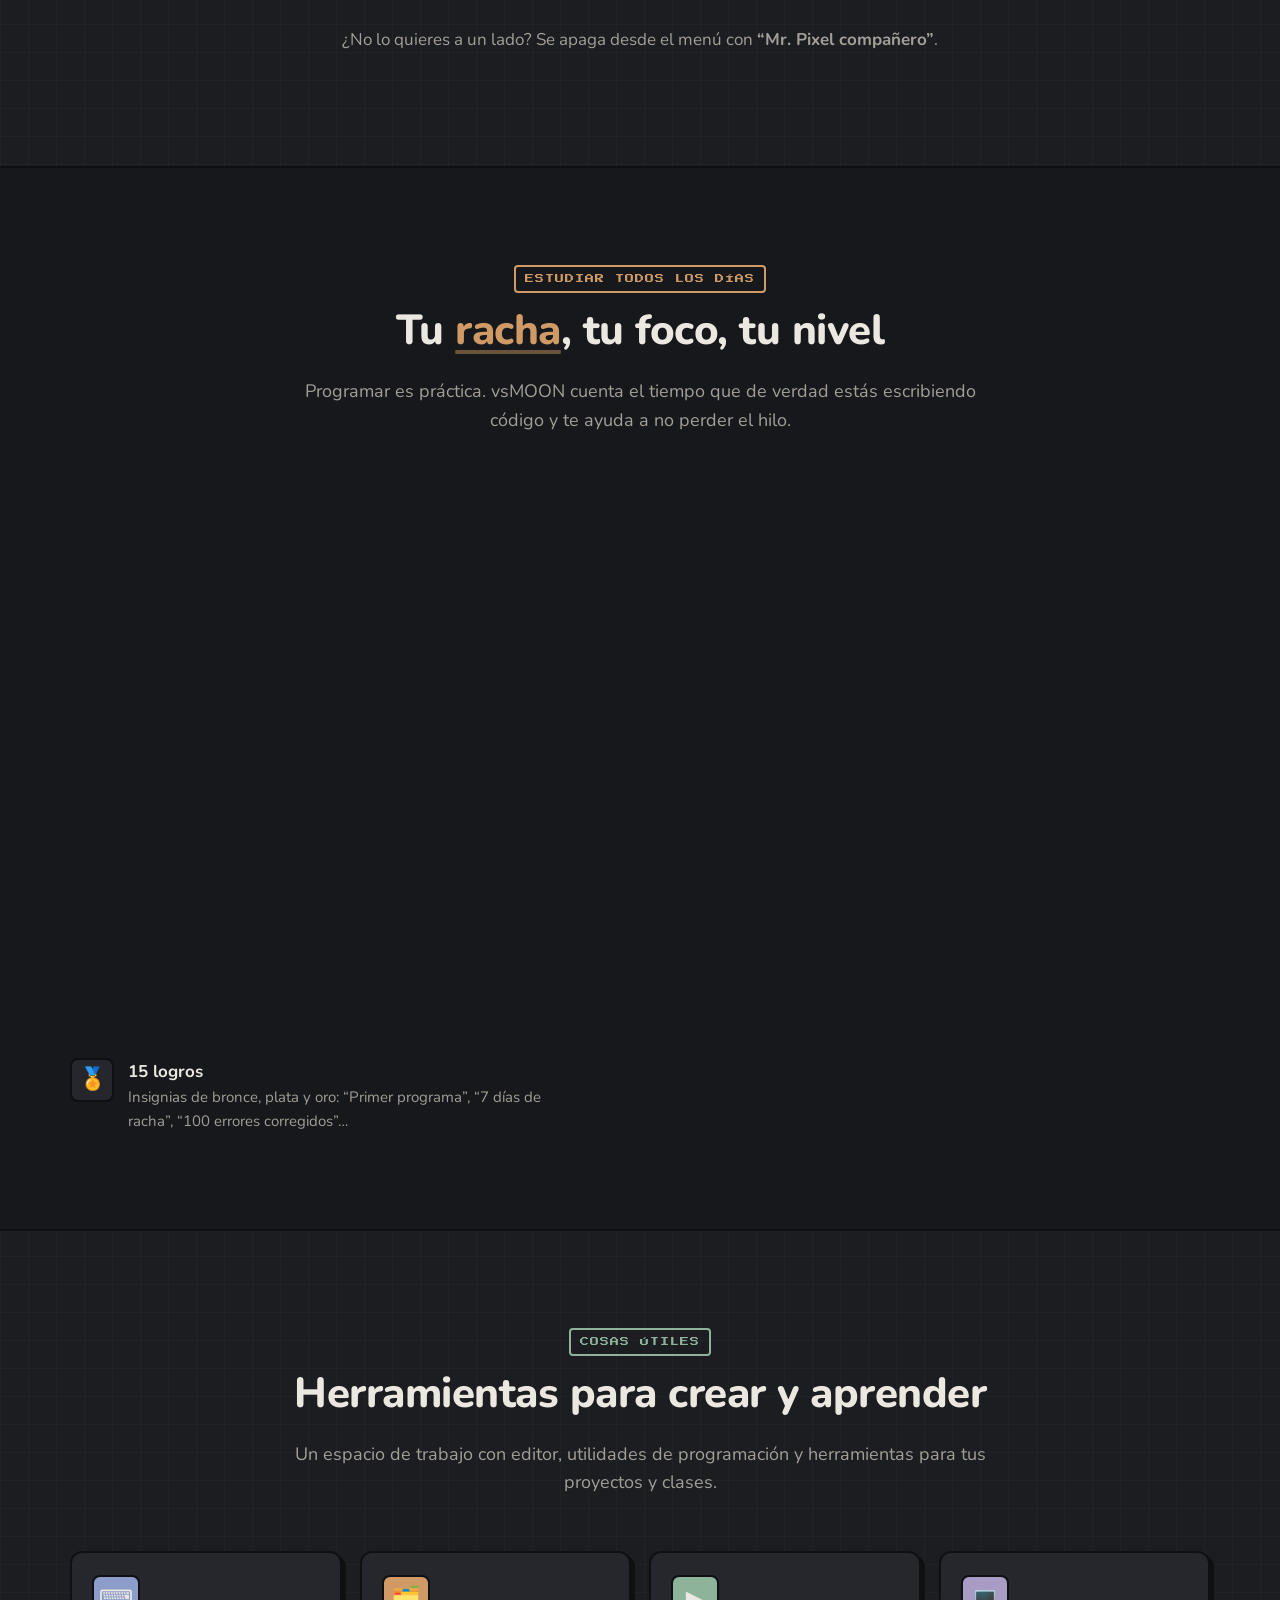
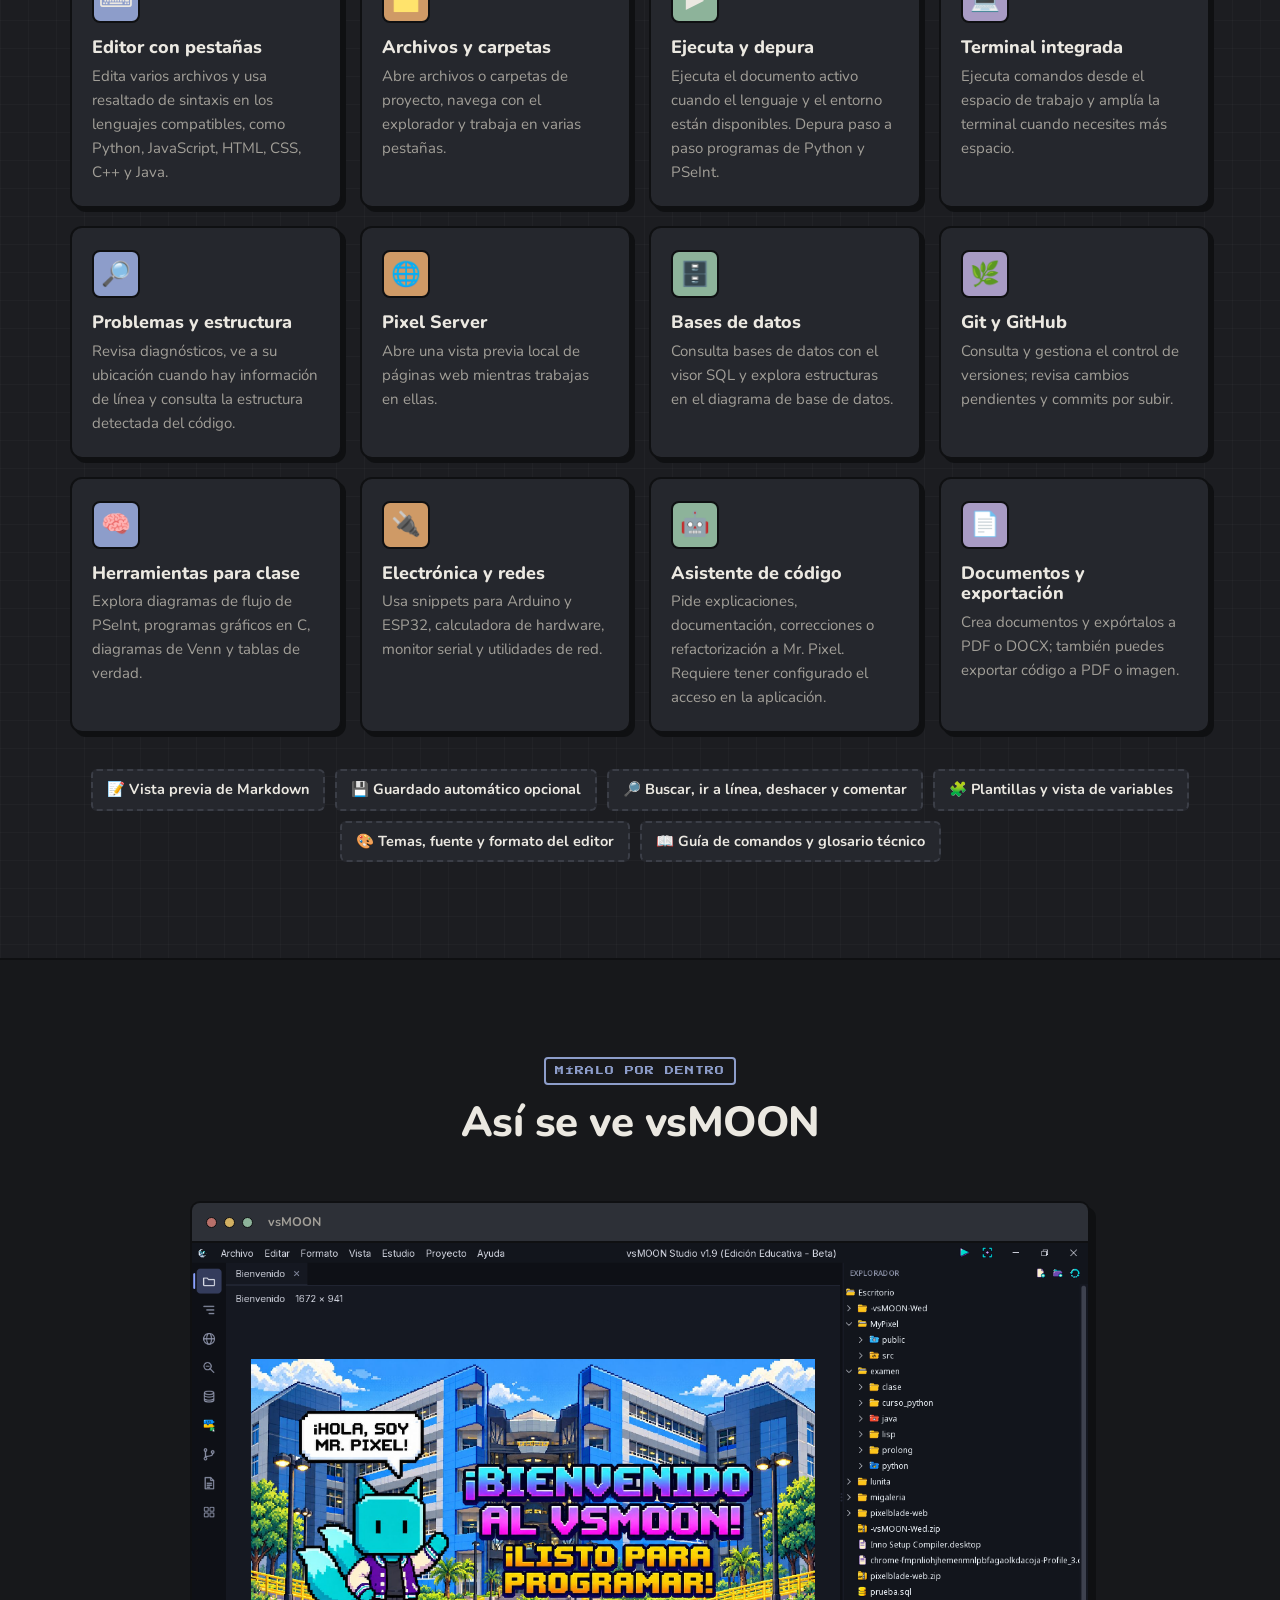
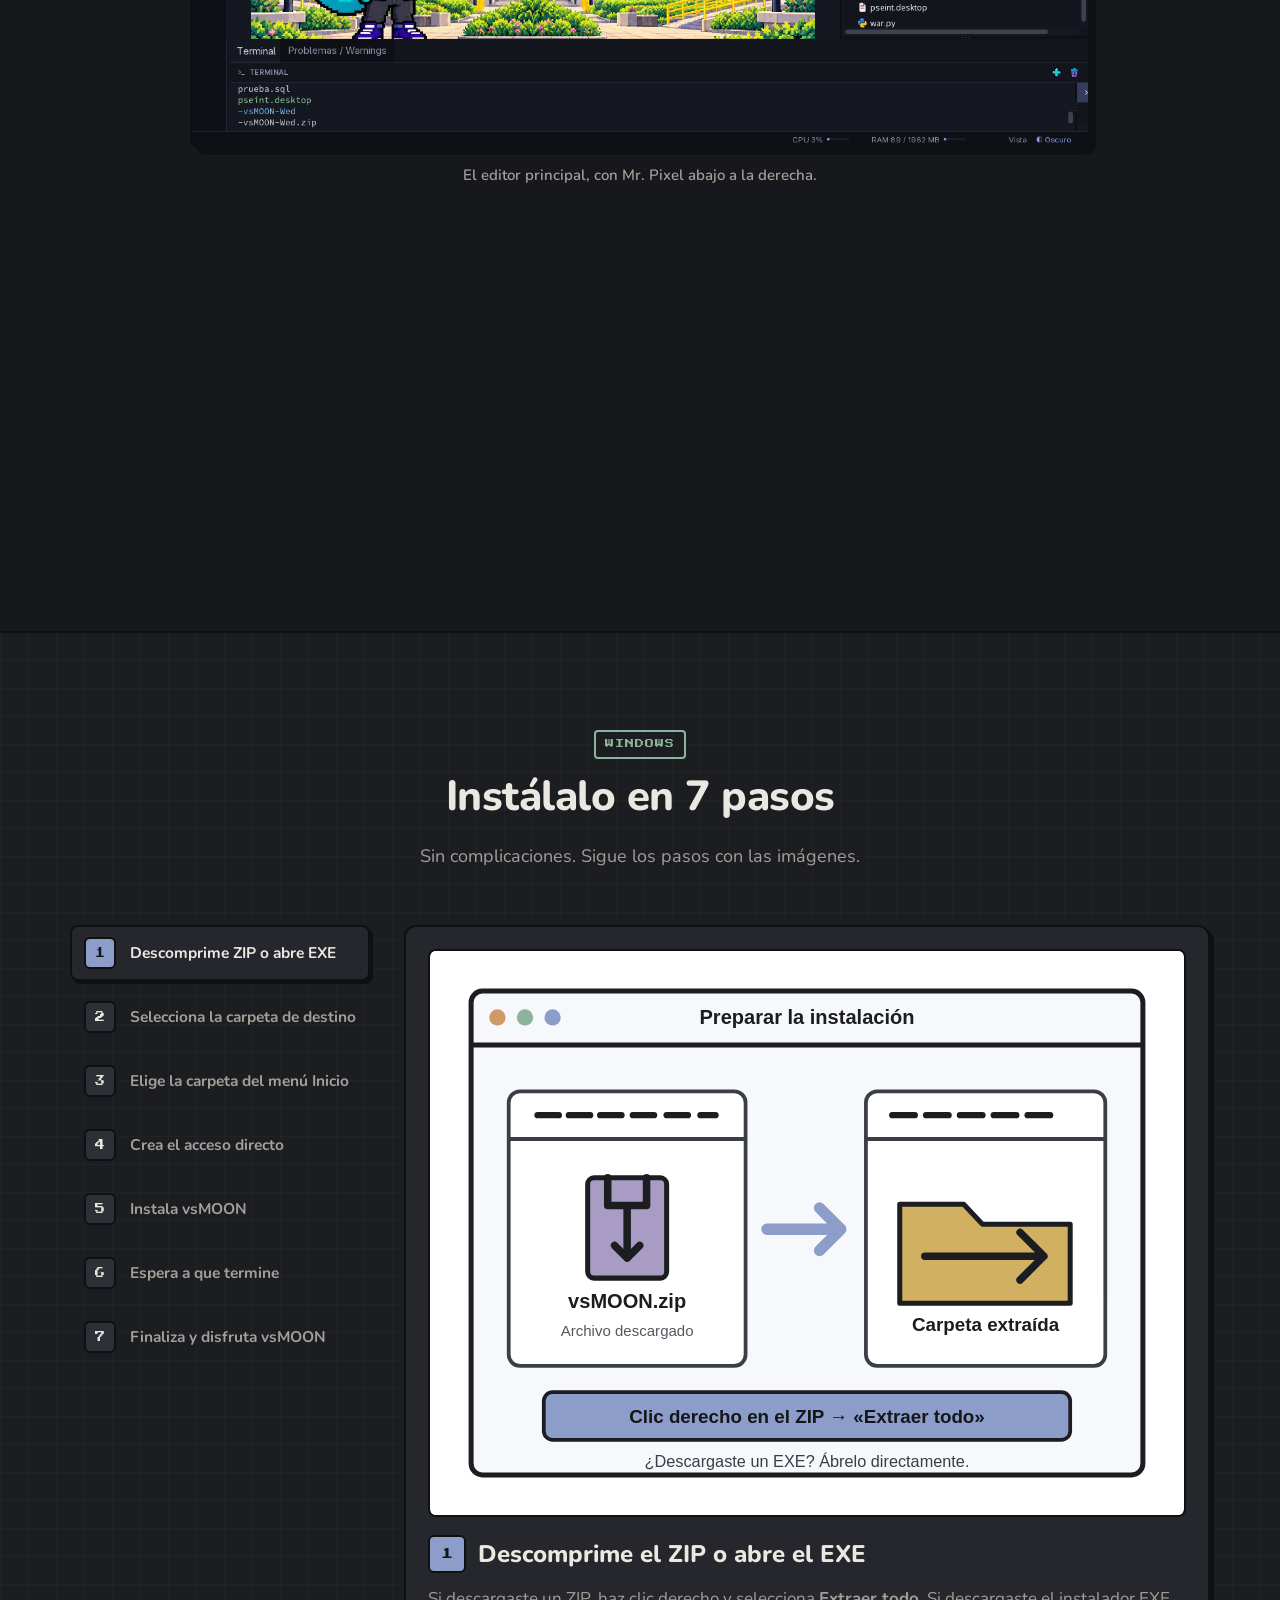
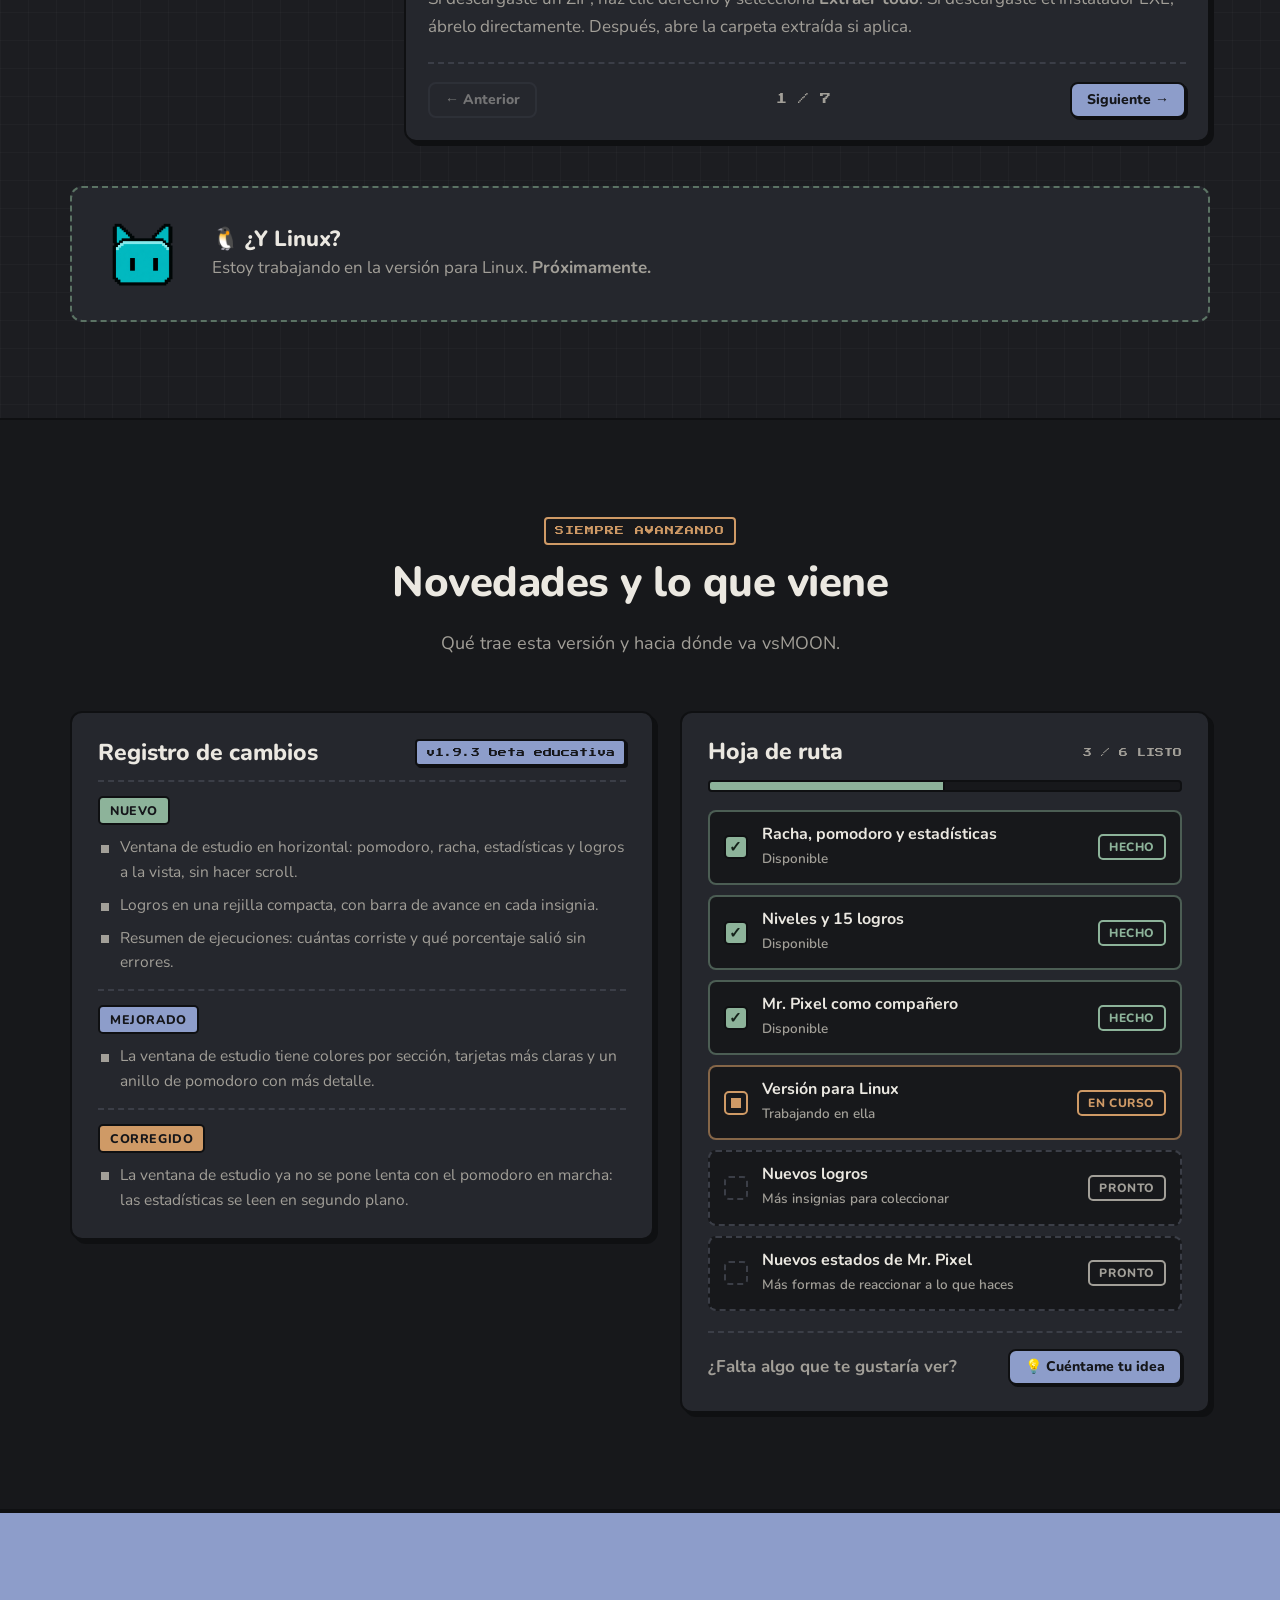
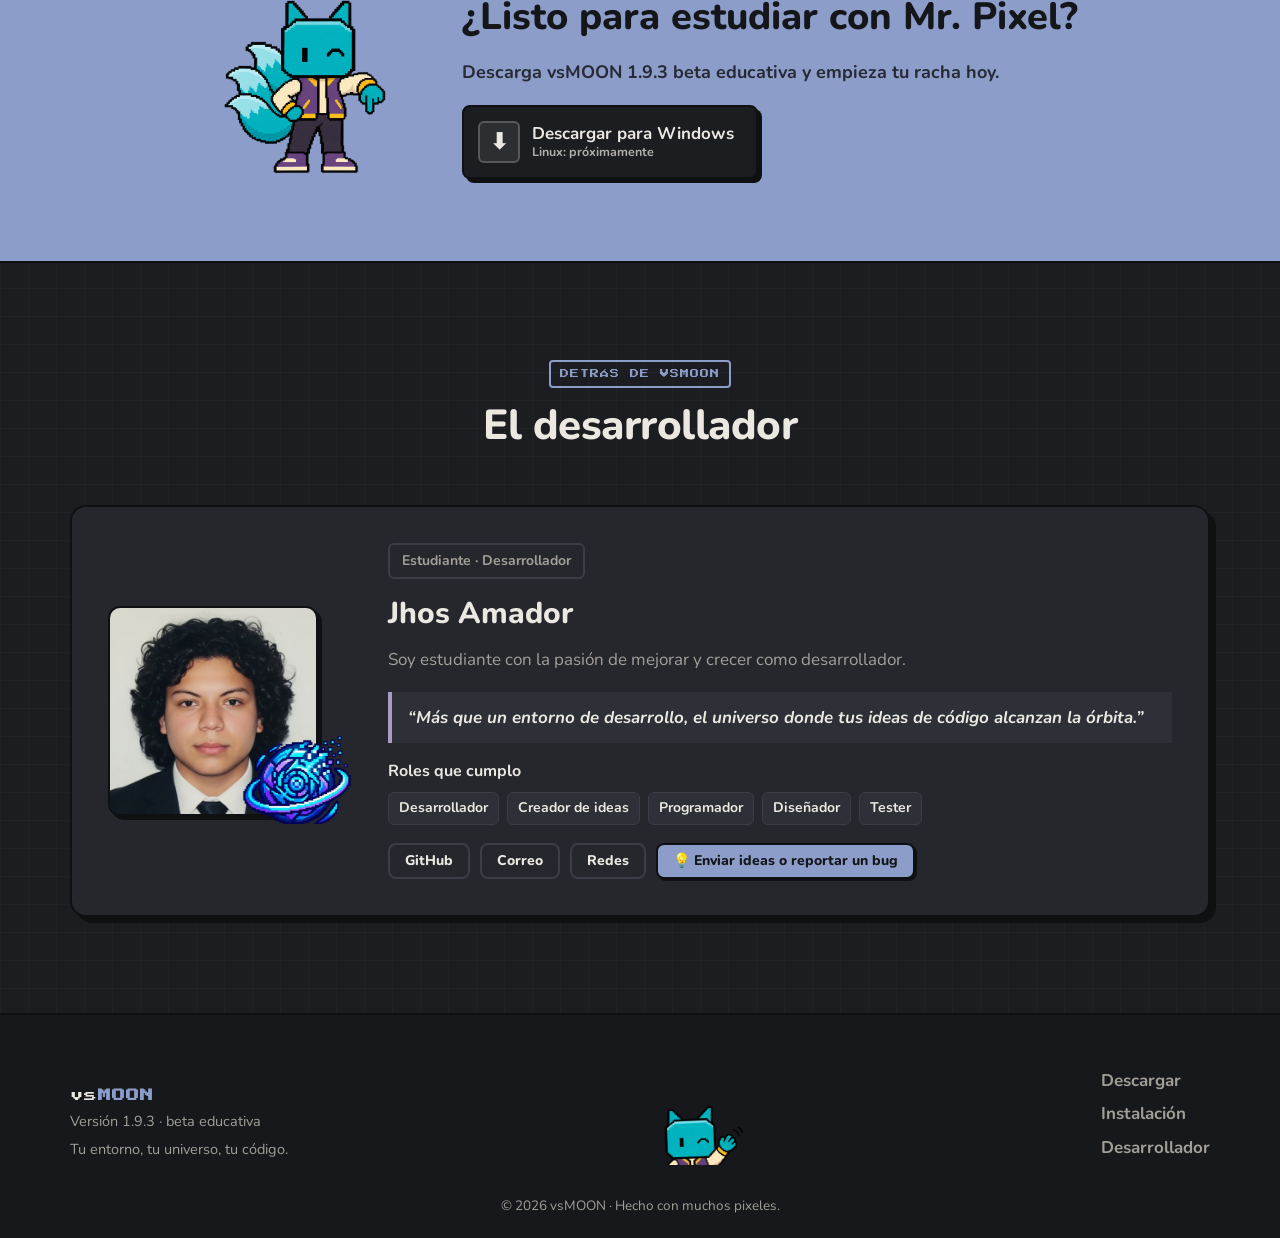
==== commit c75c6ab4: "v1.9.3" ====
--- a/index.html
+++ b/index.html
@@ -45,7 +45,7 @@
       <a href="#novedades">Novedades</a>
       <a href="#dev">Desarrollador</a>
       <a href="proyectos.html">Proyectos</a>
-      <a class="btn btn--mini" href="https://github.com/css40/download-vsmoon/releases/download/V1.9.2/Vsmoon-V1.9.2.zip" download="Vsmoon-V1.9.2.zip">Descargar</a>
+      <a class="btn btn--mini" href="https://github.com/css40/download-vsmoon/releases/download/V1.9.3/Vsmoon-v1.9.3.zip" download="Vsmoon-v1.9.3.zip">Descargar</a>
     </nav>
   </header>
 
@@ -59,7 +59,7 @@
           <p class="hero__sub">vsMOON es un editor de código hecho <strong>por un estudiante, para estudiantes</strong>. Te explica los errores en español, celebra cuando todo compila y te ayuda a estudiar todos los días.</p>
 
           <div class="hero__cta" id="descargar">
-            <a class="btn btn--grande" href="https://github.com/css40/download-vsmoon/releases/download/V1.9.2/Vsmoon-V1.9.2.zip" data-descarga-windows download="Vsmoon-V1.9.2.zip">
+            <a class="btn btn--grande" href="https://github.com/css40/download-vsmoon/releases/download/V1.9.3/Vsmoon-v1.9.3.zip" data-descarga-windows download="Vsmoon-v1.9.3.zip">
               <span class="btn__icono">⬇</span>
               <span class="btn__txt"><b>Descargar para Windows</b><small>v<span data-version>1.9.1</span> beta educativa</small></span>
             </a>
@@ -453,7 +453,7 @@
         <div>
           <h2>¿Listo para estudiar con Mr. Pixel?</h2>
           <p>Descarga vsMOON <span data-version>1.9.1</span> <span data-canal>beta educativa</span> y empieza tu racha hoy.</p>
-          <a class="btn btn--grande" href="https://github.com/css40/download-vsmoon/releases/download/V1.9.2/Vsmoon-V1.9.2.zip" data-descarga-windows download="Vsmoon-V1.9.2.zip">
+          <a class="btn btn--grande" href="https://github.com/css40/download-vsmoon/releases/download/V1.9.3/Vsmoon-v1.9.3.zip" data-descarga-windows download="Vsmoon-v1.9.3.zip">
             <span class="btn__icono">⬇</span>
             <span class="btn__txt"><b>Descargar para Windows</b><small>Linux: próximamente</small></span>
           </a>
@@ -560,7 +560,7 @@
              data-pose="Mr. Pixel asomándose desde el borde inferior, despidiéndose con la mano. Solo cabeza y brazo. (300×200, fondo transparente)">
       </figure>
       <div class="pie__links">
-        <a href="https://github.com/css40/download-vsmoon/releases/download/V1.9.2/Vsmoon-V1.9.2.zip" download="Vsmoon-V1.9.2.zip">Descargar</a>
+        <a href="https://github.com/css40/download-vsmoon/releases/download/V1.9.3/Vsmoon-v1.9.3.zip" download="Vsmoon-v1.9.3.zip">Descargar</a>
         <a href="#instalacion">Instalación</a>
         <a href="#dev">Desarrollador</a>
       </div>
